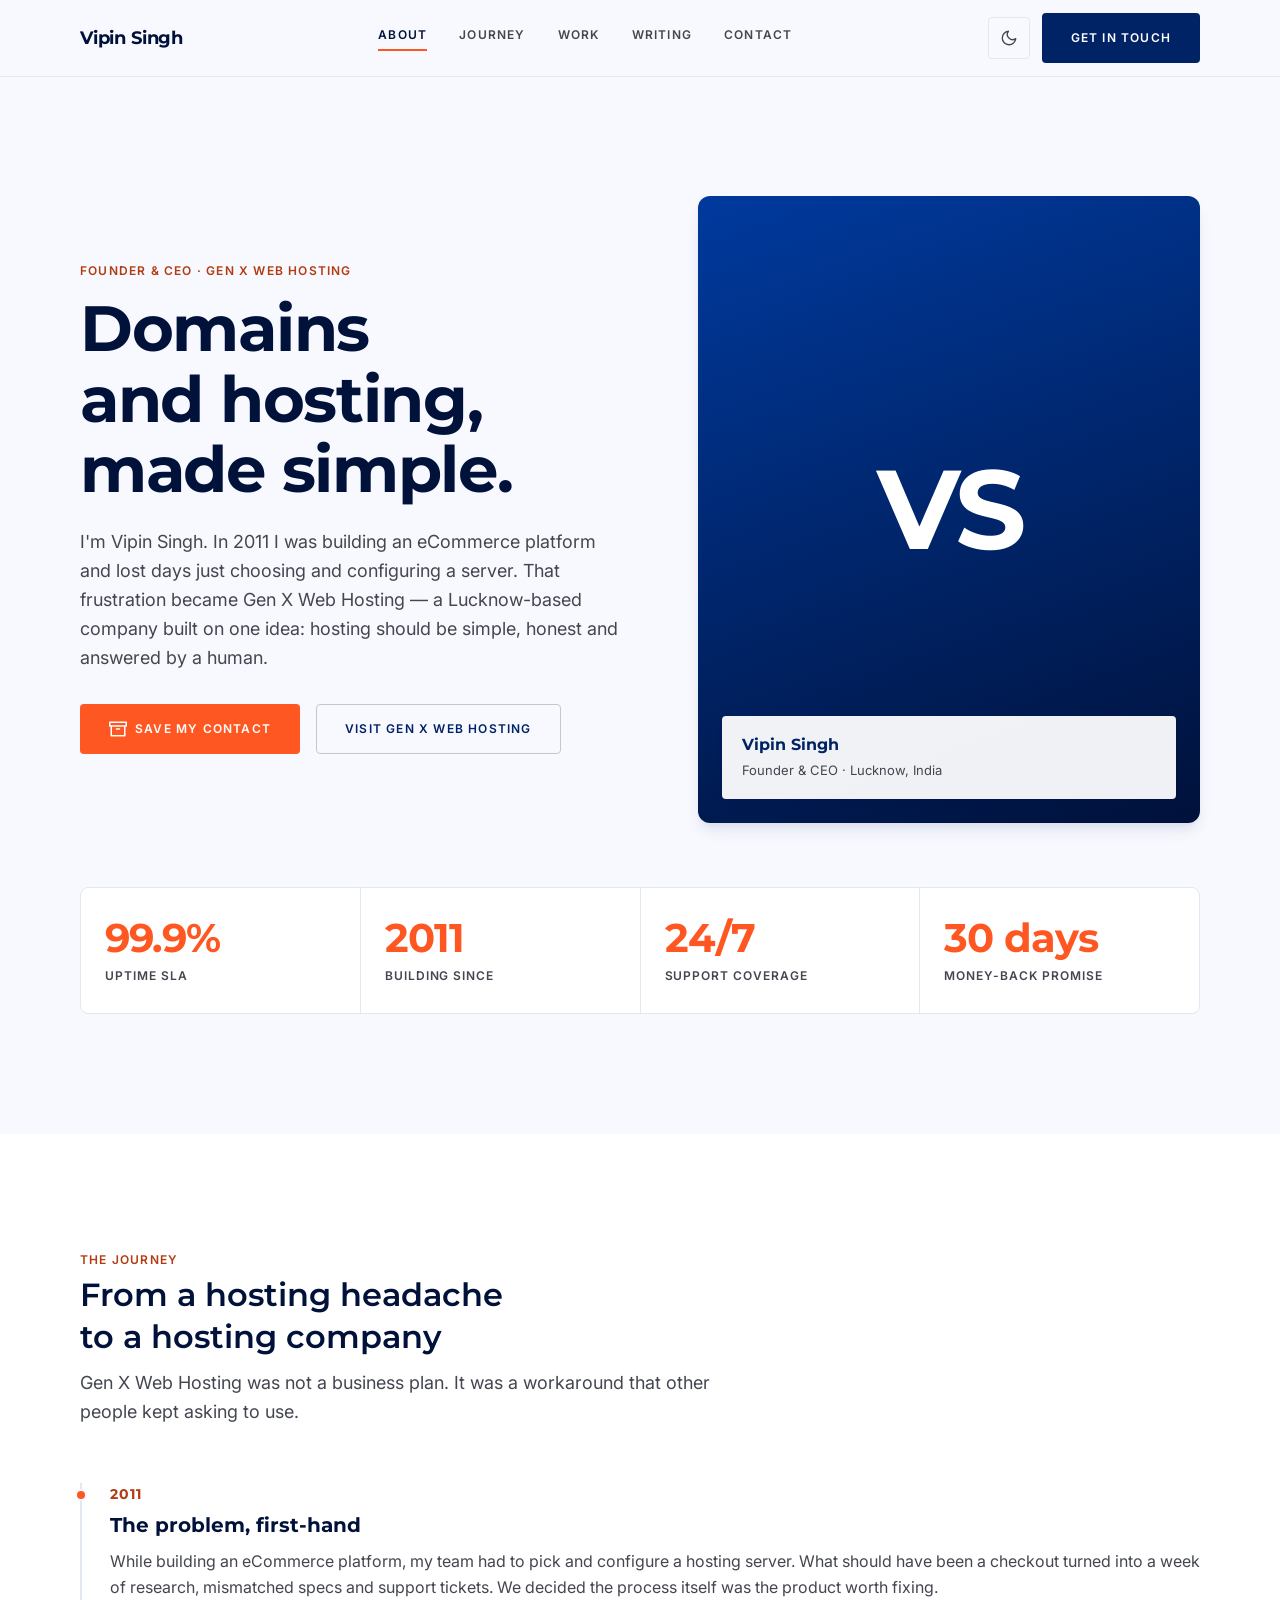
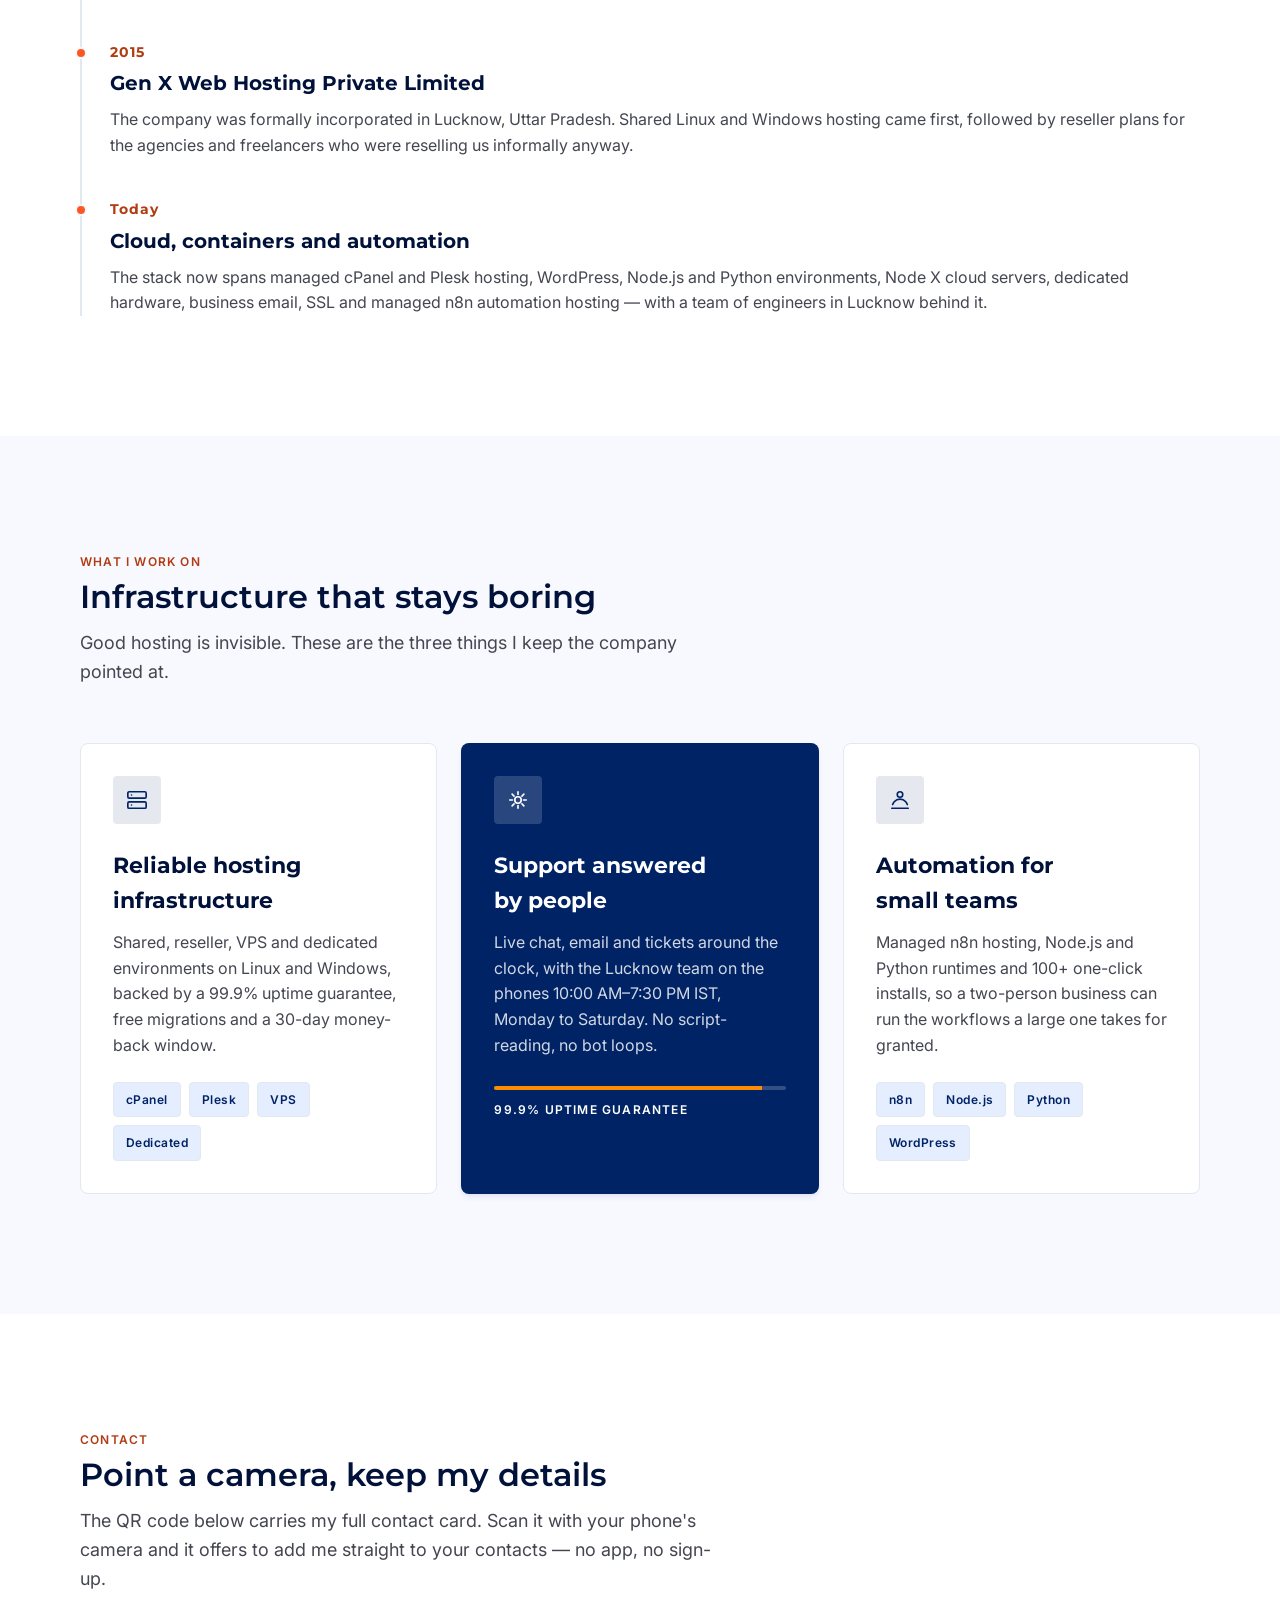
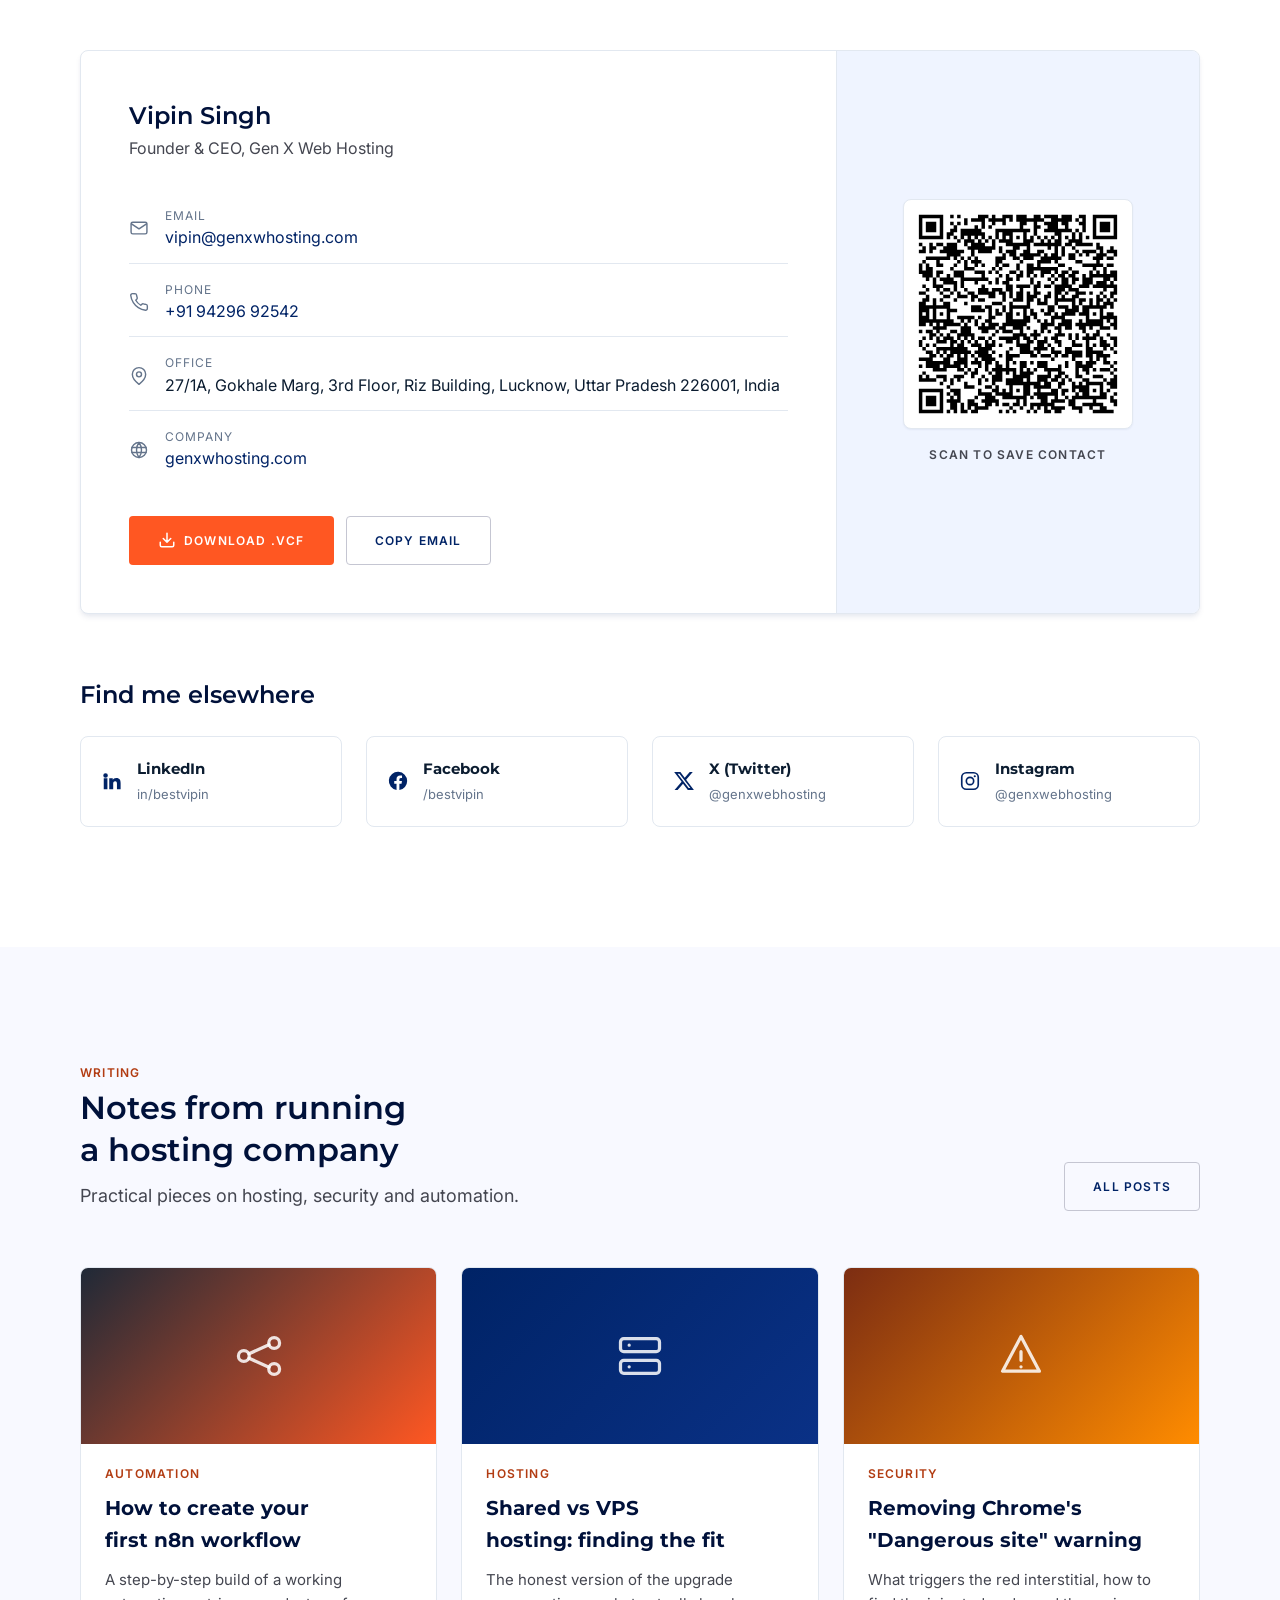
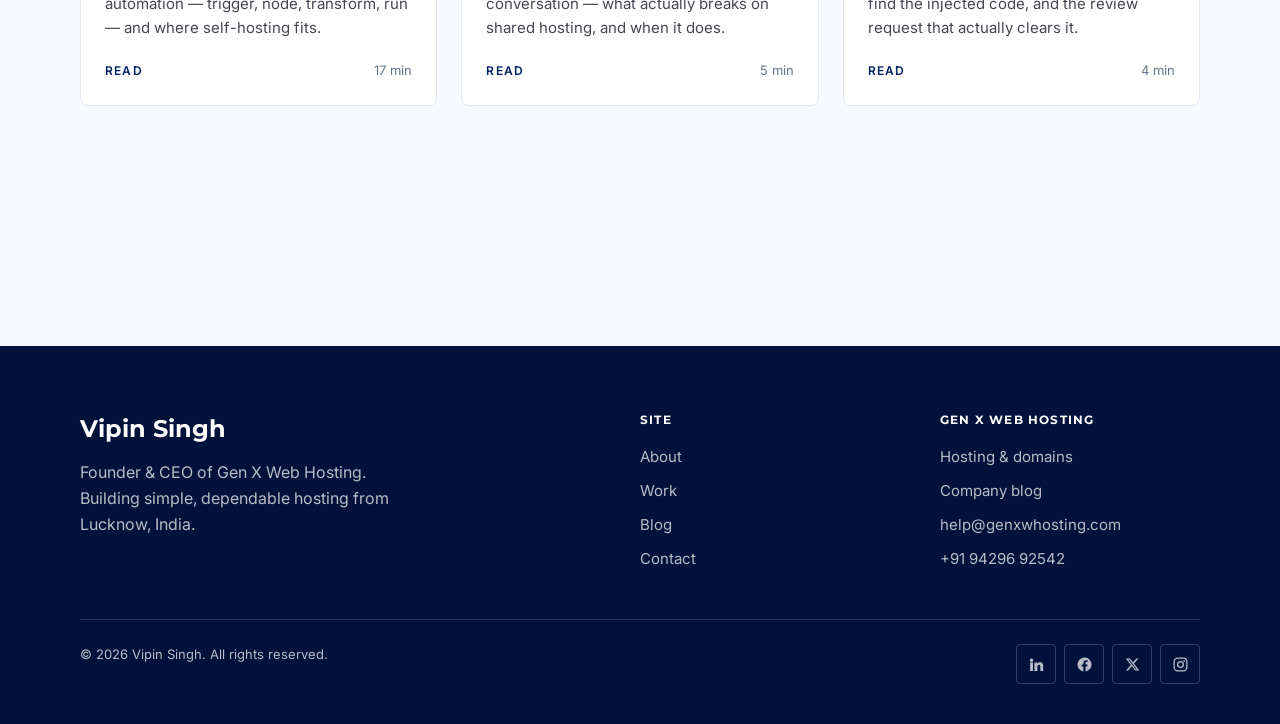
==== index.html @ cfb39ec8 "Personal portfolio site for vipinsingh.me Static site built to the "Executive Kinetic" concept in th" ====
<!DOCTYPE html>
<html lang="en" data-theme="light">
<head>
<meta charset="utf-8">
<meta name="viewport" content="width=device-width, initial-scale=1">
<title>Vipin Singh — Founder &amp; CEO, Gen X Web Hosting</title>
<meta name="description" content="Vipin Singh is the Founder &amp; CEO of Gen X Web Hosting, a Lucknow-based domain registration and web hosting company. Contact details, social profiles, a scan-to-save contact QR code and writing on hosting infrastructure.">
<link rel="canonical" href="https://vipinsingh.me/">
<meta name="theme-color" content="#002366">

<meta property="og:type" content="profile">
<meta property="og:title" content="Vipin Singh — Founder &amp; CEO, Gen X Web Hosting">
<meta property="og:description" content="Building simple, dependable domains and hosting from Lucknow since 2011.">
<meta property="og:url" content="https://vipinsingh.me/">
<meta property="og:site_name" content="Vipin Singh">
<meta name="twitter:card" content="summary_large_image">

<link rel="preconnect" href="https://fonts.googleapis.com">
<link rel="preconnect" href="https://fonts.gstatic.com" crossorigin>
<link href="https://fonts.googleapis.com/css2?family=Inter:wght@400;500;600&family=Montserrat:wght@600;700&display=swap" rel="stylesheet">
<link rel="stylesheet" href="assets/css/style.css">
<link rel="icon" href="assets/img/favicon.svg" type="image/svg+xml">

<script type="application/ld+json">
{
  "@context": "https://schema.org",
  "@type": "Person",
  "name": "Vipin Singh",
  "url": "https://vipinsingh.me",
  "jobTitle": "Founder & Chief Executive Officer",
  "email": "mailto:vipin@genxwhosting.com",
  "telephone": "+91-94296-92542",
  "worksFor": {
    "@type": "Organization",
    "name": "Gen X Web Hosting",
    "url": "https://genxwhosting.com"
  },
  "address": {
    "@type": "PostalAddress",
    "streetAddress": "27/1A, Gokhale Marg, 3rd Floor, Riz Building",
    "addressLocality": "Lucknow",
    "addressRegion": "Uttar Pradesh",
    "postalCode": "226001",
    "addressCountry": "IN"
  },
  "sameAs": [
    "https://www.linkedin.com/in/bestvipin",
    "https://www.facebook.com/bestvipin",
    "https://x.com/genxwebhosting",
    "https://www.instagram.com/genxwebhosting/",
    "https://www.linkedin.com/company/genxwebhosting/"
  ]
}
</script>
<script>
  try {
    var t = localStorage.getItem('vs-theme');
    if (!t) t = matchMedia('(prefers-color-scheme: dark)').matches ? 'dark' : 'light';
    document.documentElement.setAttribute('data-theme', t);
  } catch (e) {}
</script>
</head>
<body>
<a class="skip-link" href="#main">Skip to content</a>

<!-- ============================ NAV ============================ -->
<header class="nav">
  <div class="nav__inner">
    <a class="nav__brand" href="/">Vipin Singh</a>

    <nav class="nav__links" aria-label="Primary">
      <a href="#about">About</a>
      <a href="#journey">Journey</a>
      <a href="#work">Work</a>
      <a href="#writing">Writing</a>
      <a href="#contact">Contact</a>
    </nav>

    <div class="nav__actions">
      <button class="icon-btn" data-theme-toggle type="button" aria-label="Switch theme">
        <svg data-icon="moon" class="i" width="18" height="18" viewBox="0 0 24 24" fill="none" stroke="currentColor" stroke-width="1.8" stroke-linecap="round" stroke-linejoin="round"><path d="M21 12.79A9 9 0 1 1 11.21 3 7 7 0 0 0 21 12.79z"/></svg>
        <svg data-icon="sun" class="i" width="18" height="18" viewBox="0 0 24 24" fill="none" stroke="currentColor" stroke-width="1.8" stroke-linecap="round" stroke-linejoin="round" style="display:none"><circle cx="12" cy="12" r="4"/><path d="M12 2v2M12 20v2M4.9 4.9l1.4 1.4M17.7 17.7l1.4 1.4M2 12h2M20 12h2M4.9 19.1l1.4-1.4M17.7 6.3l1.4-1.4"/></svg>
      </button>
      <a class="btn btn--primary nav__cta" href="#contact">Get in touch</a>
      <button class="icon-btn nav__toggle" data-nav-toggle type="button" aria-expanded="false" aria-label="Open menu">
        <svg class="i" width="20" height="20" viewBox="0 0 24 24" fill="none" stroke="currentColor" stroke-width="2" stroke-linecap="round"><path d="M3 6h18M3 12h18M3 18h18"/></svg>
      </button>
    </div>
  </div>
  <div class="nav__panel" data-nav-panel>
    <a href="#about">About</a>
    <a href="#journey">Journey</a>
    <a href="#work">Work</a>
    <a href="#writing">Writing</a>
    <a href="blog.html">Blog</a>
    <a href="#contact">Contact</a>
    <a class="btn btn--cta" href="#contact">Save my contact</a>
  </div>
</header>

<main id="main">

<!-- ============================ HERO ============================ -->
<section class="hero" id="about">
  <div class="wrap">
    <div class="grid hero__grid">
      <div class="reveal">
        <span class="kicker">Founder &amp; CEO · Gen X Web Hosting</span>
        <h1 class="display" style="margin-top:16px">Domains and hosting, made simple.</h1>
        <p class="lead">
          I'm Vipin Singh. In 2011 I was building an eCommerce platform and lost days
          just choosing and configuring a server. That frustration became Gen X Web Hosting —
          a Lucknow-based company built on one idea: hosting should be simple, honest and
          answered by a human.
        </p>
        <div class="hero__actions">
          <a class="btn btn--cta" href="#contact">
            <svg class="i" viewBox="0 0 24 24" fill="none" stroke="currentColor" stroke-width="2" stroke-linecap="round" stroke-linejoin="round"><path d="M21 8v13H3V8M1 3h22v5H1zM10 12h4"/></svg>
            Save my contact
          </a>
          <a class="btn btn--ghost" href="https://genxwhosting.com" target="_blank" rel="noopener">
            Visit Gen X Web Hosting
          </a>
        </div>
      </div>

      <div class="reveal" data-delay="120">
        <figure class="portrait">
          <img src="assets/img/vipin-singh.jpg" alt="Portrait of Vipin Singh" onerror="this.remove()">
          <div class="portrait__fallback">
            <span class="portrait__initials">VS</span>
          </div>
          <figcaption class="portrait__badge">
            <strong>Vipin Singh</strong>
            <span>Founder &amp; CEO · Lucknow, India</span>
          </figcaption>
        </figure>
      </div>
    </div>

    <div class="grid stats reveal" style="margin-top:64px" data-delay="80">
      <div class="stat"><div class="stat__num">99.9%</div><div class="stat__label">Uptime SLA</div></div>
      <div class="stat"><div class="stat__num">2011</div><div class="stat__label">Building since</div></div>
      <div class="stat"><div class="stat__num">24/7</div><div class="stat__label">Support coverage</div></div>
      <div class="stat"><div class="stat__num">30&nbsp;days</div><div class="stat__label">Money-back promise</div></div>
    </div>
  </div>
</section>

<!-- ============================ JOURNEY ============================ -->
<section class="section section--tint" id="journey">
  <div class="wrap">
    <div class="grid" style="grid-template-columns:1fr;gap:56px">
      <div class="section-head reveal" style="max-width:640px;margin-bottom:0">
        <span class="kicker">The journey</span>
        <h2 class="headline">From a hosting headache to a hosting company</h2>
        <p class="lead">
          Gen X Web Hosting was not a business plan. It was a workaround that other people
          kept asking to use.
        </p>
      </div>

      <div class="timeline reveal" data-delay="80">
        <article class="tl">
          <div class="tl__year">2011</div>
          <h3>The problem, first-hand</h3>
          <p class="muted">
            While building an eCommerce platform, my team had to pick and configure a hosting
            server. What should have been a checkout turned into a week of research, mismatched
            specs and support tickets. We decided the process itself was the product worth fixing.
          </p>
        </article>

        <article class="tl">
          <div class="tl__year">2015</div>
          <h3>Gen X Web Hosting Private Limited</h3>
          <p class="muted">
            The company was formally incorporated in Lucknow, Uttar Pradesh. Shared Linux and
            Windows hosting came first, followed by reseller plans for the agencies and
            freelancers who were reselling us informally anyway.
          </p>
        </article>

        <article class="tl">
          <div class="tl__year">Today</div>
          <h3>Cloud, containers and automation</h3>
          <p class="muted">
            The stack now spans managed cPanel and Plesk hosting, WordPress, Node.js and Python
            environments, Node X cloud servers, dedicated hardware, business email, SSL and
            managed n8n automation hosting — with a team of engineers in Lucknow behind it.
          </p>
        </article>
      </div>
    </div>
  </div>
</section>

<!-- ============================ WORK / EXPERTISE ============================ -->
<section class="section" id="work">
  <div class="wrap">
    <div class="section-head reveal" style="max-width:640px">
      <span class="kicker">What I work on</span>
      <h2 class="headline">Infrastructure that stays boring</h2>
      <p class="lead">
        Good hosting is invisible. These are the three things I keep the company pointed at.
      </p>
    </div>

    <div class="grid bento">
      <article class="card card--hover tile reveal">
        <div class="tile__icon">
          <svg class="i" width="22" height="22" viewBox="0 0 24 24" fill="none" stroke="currentColor" stroke-width="1.8" stroke-linecap="round" stroke-linejoin="round"><rect x="2" y="3" width="20" height="7" rx="1.5"/><rect x="2" y="14" width="20" height="7" rx="1.5"/><path d="M6 6.5h.01M6 17.5h.01"/></svg>
        </div>
        <h3>Reliable hosting infrastructure</h3>
        <p>
          Shared, reseller, VPS and dedicated environments on Linux and Windows, backed by a
          99.9% uptime guarantee, free migrations and a 30-day money-back window.
        </p>
        <div class="chips" style="margin-top:24px">
          <span class="chip">cPanel</span><span class="chip">Plesk</span><span class="chip">VPS</span><span class="chip">Dedicated</span>
        </div>
      </article>

      <article class="card card--hover tile tile--feature reveal" data-delay="90">
        <div class="tile__icon">
          <svg class="i" width="22" height="22" viewBox="0 0 24 24" fill="none" stroke="currentColor" stroke-width="1.8" stroke-linecap="round" stroke-linejoin="round"><path d="M12 3v3M12 18v3M3 12h3M18 12h3M5.6 5.6l2.1 2.1M16.3 16.3l2.1 2.1M5.6 18.4l2.1-2.1M16.3 7.7l2.1-2.1"/><circle cx="12" cy="12" r="3.5"/></svg>
        </div>
        <h3>Support answered by people</h3>
        <p>
          Live chat, email and tickets around the clock, with the Lucknow team on the phones
          10:00&nbsp;AM–7:30&nbsp;PM IST, Monday to Saturday. No script-reading, no bot loops.
        </p>
        <div class="meter"><i></i></div>
        <div class="meter-label">99.9% uptime guarantee</div>
      </article>

      <article class="card card--hover tile reveal" data-delay="180">
        <div class="tile__icon">
          <svg class="i" width="22" height="22" viewBox="0 0 24 24" fill="none" stroke="currentColor" stroke-width="1.8" stroke-linecap="round" stroke-linejoin="round"><path d="M4 17s2-6 8-6 8 6 8 6"/><circle cx="12" cy="6" r="3"/><path d="M3 21h18"/></svg>
        </div>
        <h3>Automation for small teams</h3>
        <p>
          Managed n8n hosting, Node.js and Python runtimes and 100+ one-click installs, so a
          two-person business can run the workflows a large one takes for granted.
        </p>
        <div class="chips" style="margin-top:24px">
          <span class="chip">n8n</span><span class="chip">Node.js</span><span class="chip">Python</span><span class="chip">WordPress</span>
        </div>
      </article>
    </div>
  </div>
</section>

<!-- ============================ CONTACT ============================ -->
<section class="section section--tint" id="contact">
  <div class="wrap">
    <div class="section-head reveal" style="max-width:640px">
      <span class="kicker">Contact</span>
      <h2 class="headline">Point a camera, keep my details</h2>
      <p class="lead">
        The QR code below carries my full contact card. Scan it with your phone's camera and it
        offers to add me straight to your contacts — no app, no sign-up.
      </p>
    </div>

    <div class="card contact-card reveal">
      <div class="contact-card__main">
        <h3 class="headline-sm">Vipin Singh</h3>
        <p class="muted" style="margin-top:4px">Founder &amp; CEO, Gen X Web Hosting</p>

        <div class="contact-list">
          <div class="contact-row">
            <svg class="i" width="20" height="20" viewBox="0 0 24 24" fill="none" stroke="currentColor" stroke-width="1.7" stroke-linecap="round" stroke-linejoin="round"><rect x="2.5" y="5" width="19" height="14" rx="2"/><path d="m3 7 9 6 9-6"/></svg>
            <div>
              <small>Email</small>
              <a href="mailto:vipin@genxwhosting.com">vipin@genxwhosting.com</a>
            </div>
          </div>
          <div class="contact-row">
            <svg class="i" width="20" height="20" viewBox="0 0 24 24" fill="none" stroke="currentColor" stroke-width="1.7" stroke-linecap="round" stroke-linejoin="round"><path d="M22 16.9v3a2 2 0 0 1-2.2 2 19.8 19.8 0 0 1-8.6-3.1 19.5 19.5 0 0 1-6-6A19.8 19.8 0 0 1 2.1 4.2 2 2 0 0 1 4.1 2h3a2 2 0 0 1 2 1.7c.1 1 .4 1.9.7 2.8a2 2 0 0 1-.5 2.1L8.1 9.9a16 16 0 0 0 6 6l1.3-1.3a2 2 0 0 1 2.1-.4c.9.3 1.8.6 2.8.7a2 2 0 0 1 1.7 2z"/></svg>
            <div>
              <small>Phone</small>
              <a href="tel:+919429692542">+91 94296 92542</a>
            </div>
          </div>
          <div class="contact-row">
            <svg class="i" width="20" height="20" viewBox="0 0 24 24" fill="none" stroke="currentColor" stroke-width="1.7" stroke-linecap="round" stroke-linejoin="round"><path d="M20 10c0 6-8 12-8 12s-8-6-8-12a8 8 0 0 1 16 0z"/><circle cx="12" cy="10" r="3"/></svg>
            <div>
              <small>Office</small>
              <span>27/1A, Gokhale Marg, 3rd Floor, Riz Building, Lucknow, Uttar&nbsp;Pradesh 226001, India</span>
            </div>
          </div>
          <div class="contact-row">
            <svg class="i" width="20" height="20" viewBox="0 0 24 24" fill="none" stroke="currentColor" stroke-width="1.7" stroke-linecap="round" stroke-linejoin="round"><circle cx="12" cy="12" r="9"/><path d="M3.5 9h17M3.5 15h17M12 3a15 15 0 0 1 0 18a15 15 0 0 1 0-18z"/></svg>
            <div>
              <small>Company</small>
              <a href="https://genxwhosting.com" target="_blank" rel="noopener">genxwhosting.com</a>
            </div>
          </div>
        </div>

        <div class="actions-row">
          <button class="btn btn--cta" type="button" data-vcard>
            <svg class="i" viewBox="0 0 24 24" fill="none" stroke="currentColor" stroke-width="2" stroke-linecap="round" stroke-linejoin="round"><path d="M21 15v4a2 2 0 0 1-2 2H5a2 2 0 0 1-2-2v-4M7 10l5 5 5-5M12 15V3"/></svg>
            Download .vcf
          </button>
          <button class="btn btn--ghost" type="button" data-copy="vipin@genxwhosting.com">Copy email</button>
        </div>
      </div>

      <aside class="contact-card__qr">
        <div class="qr-frame" data-qr>
          <noscript><img src="assets/img/contact-qr.svg" alt="QR code with the contact card for Vipin Singh" width="200" height="200"></noscript>
        </div>
        <span class="qr-caption">Scan to save contact</span>
      </aside>
    </div>

    <!-- Socials -->
    <h3 class="headline-sm reveal" style="margin:64px 0 24px">Find me elsewhere</h3>
    <div class="grid social-grid reveal" data-delay="60">
      <a class="social" href="https://www.linkedin.com/in/bestvipin" target="_blank" rel="noopener">
        <svg class="i" width="22" height="22" viewBox="0 0 24 24" fill="currentColor"><path d="M4.98 3.5a2.5 2.5 0 1 1 0 5 2.5 2.5 0 0 1 0-5zM3 9h4v12H3zM9 9h3.8v1.7h.05c.53-.95 1.83-1.95 3.77-1.95 4.03 0 4.78 2.5 4.78 5.76V21h-4v-5.6c0-1.34-.03-3.06-1.9-3.06-1.9 0-2.2 1.45-2.2 2.96V21H9z"/></svg>
        <div><b>LinkedIn</b><span>in/bestvipin</span></div>
      </a>
      <a class="social" href="https://www.facebook.com/bestvipin" target="_blank" rel="noopener">
        <svg class="i" width="22" height="22" viewBox="0 0 24 24" fill="currentColor"><path d="M22 12a10 10 0 1 0-11.6 9.9v-7H7.9V12h2.5V9.8c0-2.5 1.5-3.9 3.8-3.9 1.1 0 2.2.2 2.2.2v2.5h-1.3c-1.2 0-1.6.8-1.6 1.6V12h2.8l-.45 2.9h-2.35v7A10 10 0 0 0 22 12z"/></svg>
        <div><b>Facebook</b><span>/bestvipin</span></div>
      </a>
      <a class="social" href="https://x.com/genxwebhosting" target="_blank" rel="noopener">
        <svg class="i" width="22" height="22" viewBox="0 0 24 24" fill="currentColor"><path d="M18.24 2.25h3.31l-7.23 8.26 8.5 11.24h-6.65l-5.22-6.82-5.96 6.82H1.68l7.73-8.84L1.25 2.25h6.82l4.71 6.23zm-1.16 17.52h1.83L7.01 4.13H5.04z"/></svg>
        <div><b>X (Twitter)</b><span>@genxwebhosting</span></div>
      </a>
      <a class="social" href="https://www.instagram.com/genxwebhosting/" target="_blank" rel="noopener">
        <svg class="i" width="22" height="22" viewBox="0 0 24 24" fill="none" stroke="currentColor" stroke-width="1.8"><rect x="3" y="3" width="18" height="18" rx="5"/><circle cx="12" cy="12" r="4"/><circle cx="17.2" cy="6.8" r="1.2" fill="currentColor" stroke="none"/></svg>
        <div><b>Instagram</b><span>@genxwebhosting</span></div>
      </a>
    </div>
  </div>
</section>

<!-- ============================ WRITING ============================ -->
<section class="section" id="writing">
  <div class="wrap">
    <div class="section-head reveal" style="display:flex;flex-wrap:wrap;gap:24px;justify-content:space-between;align-items:end">
      <div style="max-width:560px">
        <span class="kicker">Writing</span>
        <h2 class="headline">Notes from running a hosting company</h2>
        <p class="lead">Practical pieces on hosting, security and automation.</p>
      </div>
      <a class="btn btn--ghost" href="blog.html">All posts</a>
    </div>

    <div class="grid posts">
      <a class="card card--hover post reveal" href="posts/n8n-first-workflow.html">
        <div class="post__media" data-tone="b">
          <svg width="52" height="52" viewBox="0 0 24 24" fill="none" stroke="currentColor" stroke-width="1.5" stroke-linecap="round" stroke-linejoin="round"><circle cx="5" cy="12" r="2.5"/><circle cx="19" cy="6" r="2.5"/><circle cx="19" cy="18" r="2.5"/><path d="M7.4 11 16.6 6.8M7.4 13l9.2 4.2"/></svg>
        </div>
        <div class="post__body">
          <span class="kicker">Automation</span>
          <h3>How to create your first n8n workflow</h3>
          <p>A step-by-step build of a working automation — trigger, node, transform, run — and where self-hosting fits.</p>
          <div class="post__meta">Read <span class="post__date">17 min</span></div>
        </div>
      </a>

      <a class="card card--hover post reveal" data-delay="90" href="posts/shared-vs-vps.html">
        <div class="post__media" data-tone="a">
          <svg width="52" height="52" viewBox="0 0 24 24" fill="none" stroke="currentColor" stroke-width="1.5" stroke-linecap="round" stroke-linejoin="round"><rect x="3" y="4" width="18" height="6" rx="1.5"/><rect x="3" y="14" width="18" height="6" rx="1.5"/><path d="M7 7h.01M7 17h.01"/></svg>
        </div>
        <div class="post__body">
          <span class="kicker">Hosting</span>
          <h3>Shared vs VPS hosting: finding the fit</h3>
          <p>The honest version of the upgrade conversation — what actually breaks on shared hosting, and when it does.</p>
          <div class="post__meta">Read <span class="post__date">5 min</span></div>
        </div>
      </a>

      <a class="card card--hover post reveal" data-delay="180" href="posts/dangerous-site-warning.html">
        <div class="post__media" data-tone="e">
          <svg width="52" height="52" viewBox="0 0 24 24" fill="none" stroke="currentColor" stroke-width="1.5" stroke-linecap="round" stroke-linejoin="round"><path d="M12 3 3.5 19h17z"/><path d="M12 10v4M12 17h.01"/></svg>
        </div>
        <div class="post__body">
          <span class="kicker">Security</span>
          <h3>Removing Chrome's "Dangerous site" warning</h3>
          <p>What triggers the red interstitial, how to find the injected code, and the review request that actually clears it.</p>
          <div class="post__meta">Read <span class="post__date">4 min</span></div>
        </div>
      </a>
    </div>
  </div>
</section>

</main>

<!-- ============================ FOOTER ============================ -->
<footer class="footer">
  <div class="wrap">
    <div class="footer__top">
      <div>
        <div class="footer__brand">Vipin Singh</div>
        <p style="margin-top:12px;max-width:34ch">
          Founder &amp; CEO of Gen X Web Hosting. Building simple, dependable hosting from
          Lucknow, India.
        </p>
      </div>
      <div>
        <h4>Site</h4>
        <ul>
          <li><a href="#about">About</a></li>
          <li><a href="#work">Work</a></li>
          <li><a href="blog.html">Blog</a></li>
          <li><a href="#contact">Contact</a></li>
        </ul>
      </div>
      <div>
        <h4>Gen X Web Hosting</h4>
        <ul>
          <li><a href="https://genxwhosting.com" target="_blank" rel="noopener">Hosting &amp; domains</a></li>
          <li><a href="https://blog.genxwhosting.com" target="_blank" rel="noopener">Company blog</a></li>
          <li><a href="mailto:help@genxwhosting.com">help@genxwhosting.com</a></li>
          <li><a href="tel:+919429692542">+91 94296 92542</a></li>
        </ul>
      </div>
    </div>
    <div class="footer__bottom">
      <span>© <span data-year>2026</span> Vipin Singh. All rights reserved.</span>
      <div class="footer__social">
        <a href="https://www.linkedin.com/in/bestvipin" target="_blank" rel="noopener" aria-label="LinkedIn">
          <svg width="17" height="17" viewBox="0 0 24 24" fill="currentColor"><path d="M4.98 3.5a2.5 2.5 0 1 1 0 5 2.5 2.5 0 0 1 0-5zM3 9h4v12H3zM9 9h3.8v1.7h.05c.53-.95 1.83-1.95 3.77-1.95 4.03 0 4.78 2.5 4.78 5.76V21h-4v-5.6c0-1.34-.03-3.06-1.9-3.06-1.9 0-2.2 1.45-2.2 2.96V21H9z"/></svg>
        </a>
        <a href="https://www.facebook.com/bestvipin" target="_blank" rel="noopener" aria-label="Facebook">
          <svg width="17" height="17" viewBox="0 0 24 24" fill="currentColor"><path d="M22 12a10 10 0 1 0-11.6 9.9v-7H7.9V12h2.5V9.8c0-2.5 1.5-3.9 3.8-3.9 1.1 0 2.2.2 2.2.2v2.5h-1.3c-1.2 0-1.6.8-1.6 1.6V12h2.8l-.45 2.9h-2.35v7A10 10 0 0 0 22 12z"/></svg>
        </a>
        <a href="https://x.com/genxwebhosting" target="_blank" rel="noopener" aria-label="X">
          <svg width="15" height="15" viewBox="0 0 24 24" fill="currentColor"><path d="M18.24 2.25h3.31l-7.23 8.26 8.5 11.24h-6.65l-5.22-6.82-5.96 6.82H1.68l7.73-8.84L1.25 2.25h6.82l4.71 6.23zm-1.16 17.52h1.83L7.01 4.13H5.04z"/></svg>
        </a>
        <a href="https://www.instagram.com/genxwebhosting/" target="_blank" rel="noopener" aria-label="Instagram">
          <svg width="17" height="17" viewBox="0 0 24 24" fill="none" stroke="currentColor" stroke-width="1.8"><rect x="3" y="3" width="18" height="18" rx="5"/><circle cx="12" cy="12" r="4"/><circle cx="17.2" cy="6.8" r="1.2" fill="currentColor" stroke="none"/></svg>
        </a>
      </div>
    </div>
  </div>
</footer>

<script src="assets/js/qrcode.js"></script>
<script src="assets/js/main.js"></script>
</body>
</html>
---- assets/css/style.css ----
/* ==========================================================================
   Executive Kinetic — design system for vipinsingh.me
   Montserrat headlines / Inter body · Royal Blue + High-Energy Orange
   ========================================================================== */

/* ---------- Tokens ---------- */
:root {
  /* Brand */
  --primary:            #00113a;
  --primary-container:  #002366;
  --primary-hover:      #0a3186;
  --on-primary:         #ffffff;
  --accent:             #ff5722;
  --accent-strong:      #ff8c00;
  --accent-ink:         #b23c12;

  /* Surfaces */
  --background:         #f8f9ff;
  --surface:            #ffffff;
  --surface-low:        #eff4ff;
  --surface-container:  #e5eeff;
  --surface-dim:        #cbdbf5;

  /* Ink */
  --on-background:      #0b1c30;
  --on-surface:         #0b1c30;
  --on-surface-variant: #444650;
  --muted:              #64748b;

  /* Lines */
  --outline:            #e2e8f0;
  --outline-strong:     #c5c6d2;

  /* Depth — sharp, royal-blue tinted */
  --shadow-sm: 0 1px 2px rgba(0,35,102,.06);
  --shadow:    0 4px 6px -1px rgba(0,35,102,.08), 0 2px 4px -1px rgba(0,35,102,.04);
  --shadow-lg: 0 10px 15px -3px rgba(0,35,102,.10), 0 4px 6px -2px rgba(0,35,102,.05);

  /* Shape — "near sharp" */
  --r-sm: .125rem;
  --r:    .25rem;
  --r-lg: .5rem;
  --r-xl: .75rem;

  /* Rhythm — 8px baseline */
  --gutter: 24px;
  --container: 1280px;
  --section-gap: 64px;
  --margin-x: 20px;
}

@media (min-width: 768px) {
  :root { --section-gap: 120px; --margin-x: 80px; }
}

html[data-theme="dark"] {
  --primary:            #b3c5ff;
  --primary-container:  #2a4386;
  --primary-hover:      #3a55a0;
  --on-primary:         #ffffff;

  --background:         #0a1220;
  --surface:            #101a2c;
  --surface-low:        #16223a;
  --surface-container:  #1c2b47;
  --surface-dim:        #0a1220;

  --on-background:      #eaf1ff;
  --on-surface:         #eaf1ff;
  --on-surface-variant: #b6c2d6;
  --muted:              #94a3b8;

  --outline:            #24334f;
  --outline-strong:     #35476a;
  --accent-ink:         #ff8a5c;

  --shadow-sm: 0 1px 2px rgba(0,0,0,.4);
  --shadow:    0 4px 6px -1px rgba(0,0,0,.45), 0 2px 4px -1px rgba(0,0,0,.3);
  --shadow-lg: 0 10px 15px -3px rgba(0,0,0,.5), 0 4px 6px -2px rgba(0,0,0,.35);
}

/* ---------- Reset ---------- */
*, *::before, *::after { box-sizing: border-box; }
* { margin: 0; }
html { scroll-behavior: smooth; -webkit-text-size-adjust: 100%; scroll-padding-top: 96px; }
body {
  background: var(--background);
  color: var(--on-background);
  font-family: Inter, -apple-system, BlinkMacSystemFont, "Segoe UI", sans-serif;
  font-size: 16px;
  line-height: 1.6;
  -webkit-font-smoothing: antialiased;
  overflow-x: hidden;
}
img, svg { display: block; max-width: 100%; }
a { color: inherit; }
button { font: inherit; color: inherit; }
:focus-visible { outline: 2px solid var(--accent); outline-offset: 3px; border-radius: var(--r); }

/* ---------- Type scale ---------- */
h1, h2, h3, h4 {
  font-family: Montserrat, Inter, sans-serif;
  color: var(--primary);
  text-wrap: balance;
}
html[data-theme="dark"] h1,
html[data-theme="dark"] h2,
html[data-theme="dark"] h3,
html[data-theme="dark"] h4 { color: var(--on-surface); }

.display {
  font-size: clamp(2.5rem, 6vw, 4rem);
  font-weight: 700;
  line-height: 1.1;
  letter-spacing: -.02em;
}
.headline   { font-size: clamp(1.75rem, 3.4vw, 2rem); font-weight: 600; line-height: 1.3; }
.headline-sm{ font-size: 1.5rem; font-weight: 600; line-height: 1.4; }
.lead       { font-size: 1.125rem; line-height: 1.6; color: var(--on-surface-variant); }
.kicker {
  font-size: .75rem;
  font-weight: 600;
  line-height: 1;
  letter-spacing: .1em;
  text-transform: uppercase;
  color: var(--accent-ink);
  display: block;
}
.muted { color: var(--on-surface-variant); }

/* ---------- Layout ---------- */
.wrap {
  max-width: var(--container);
  margin-inline: auto;
  padding-inline: var(--margin-x);
}
.wrap-narrow { max-width: 760px; margin-inline: auto; padding-inline: var(--margin-x); }
.section { padding-block: var(--section-gap); }
.section--tint { background: var(--surface); }
.section-head { margin-bottom: 56px; }
.section-head .headline { margin-block: 8px 12px; }
.grid { display: grid; gap: var(--gutter); }
.stack > * + * { margin-top: 24px; }

/* ---------- Buttons ---------- */
.btn {
  display: inline-flex;
  align-items: center;
  justify-content: center;
  gap: 8px;
  padding: 14px 28px;
  border: 1px solid transparent;
  border-radius: var(--r);
  font-size: .75rem;
  font-weight: 600;
  letter-spacing: .1em;
  text-transform: uppercase;
  text-decoration: none;
  cursor: pointer;
  transition: background-color .2s, color .2s, transform .2s, box-shadow .2s;
}
.btn:hover { transform: translateY(-1px); }
.btn--primary { background: var(--primary-container); color: #fff; }
.btn--primary:hover { background: var(--primary-hover); box-shadow: var(--shadow); }
.btn--cta { background: var(--accent); color: #fff; }
.btn--cta:hover { background: #e64a19; box-shadow: var(--shadow-lg); }
.btn--ghost {
  background: transparent;
  color: var(--primary-container);
  border-color: var(--outline-strong);
}
.btn--ghost:hover { background: var(--surface-low); }
html[data-theme="dark"] .btn--ghost { color: var(--on-surface); }
.btn .i { width: 18px; height: 18px; }

/* ---------- Cards ---------- */
.card {
  background: var(--surface);
  border: 1px solid var(--outline);
  border-radius: var(--r-lg);
  transition: box-shadow .3s, transform .3s, border-color .3s;
}
.card--hover:hover { box-shadow: var(--shadow-lg); transform: translateY(-2px); }

/* ---------- Nav ---------- */
.nav {
  position: fixed;
  inset: 0 0 auto 0;
  z-index: 60;
  background: color-mix(in srgb, var(--background) 82%, transparent);
  backdrop-filter: blur(20px);
  -webkit-backdrop-filter: blur(20px);
  border-bottom: 1px solid var(--outline);
}
.nav__inner {
  max-width: var(--container);
  margin-inline: auto;
  padding-inline: var(--margin-x);
  height: 76px;
  display: flex;
  align-items: center;
  justify-content: space-between;
  gap: 24px;
}
.nav__brand {
  font-family: Montserrat, sans-serif;
  font-weight: 700;
  font-size: 1.125rem;
  letter-spacing: -.01em;
  color: var(--primary);
  text-decoration: none;
  white-space: nowrap;
}
html[data-theme="dark"] .nav__brand { color: var(--on-surface); }
.nav__links { display: none; gap: 32px; align-items: center; }
.nav__links a {
  font-size: .75rem;
  font-weight: 600;
  letter-spacing: .1em;
  text-transform: uppercase;
  color: var(--on-surface-variant);
  text-decoration: none;
  padding-bottom: 4px;
  border-bottom: 2px solid transparent;
  transition: color .2s, border-color .2s;
}
.nav__links a:hover { color: var(--primary-container); }
.nav__links a.is-active { color: var(--primary); border-bottom-color: var(--accent); }
html[data-theme="dark"] .nav__links a:hover,
html[data-theme="dark"] .nav__links a.is-active { color: var(--on-surface); }
.nav__actions { display: flex; align-items: center; gap: 12px; }
.nav__cta { display: none; }

.icon-btn {
  width: 42px; height: 42px;
  display: inline-flex; align-items: center; justify-content: center;
  background: transparent;
  border: 1px solid var(--outline);
  border-radius: var(--r);
  cursor: pointer;
  color: var(--on-surface-variant);
  transition: background-color .2s, color .2s;
}
.icon-btn:hover { background: var(--surface-low); color: var(--primary-container); }

.nav__panel {
  display: none;
  border-top: 1px solid var(--outline);
  background: var(--background);
  padding: 16px var(--margin-x) 24px;
}
.nav__panel.is-open { display: block; }
.nav__panel a {
  display: block;
  padding: 14px 0;
  font-size: .75rem;
  font-weight: 600;
  letter-spacing: .1em;
  text-transform: uppercase;
  text-decoration: none;
  border-bottom: 1px solid var(--outline);
  color: var(--on-surface-variant);
}
.nav__panel .btn { width: 100%; margin-top: 20px; }

@media (min-width: 900px) {
  .nav__links { display: flex; }
  .nav__cta { display: inline-flex; }
  .nav__toggle { display: none; }
}

/* ---------- Hero ---------- */
.hero { padding-top: calc(76px + var(--section-gap)); padding-bottom: var(--section-gap); }
.hero__grid { grid-template-columns: 1fr; align-items: center; gap: 48px; }
.hero__actions { display: flex; flex-wrap: wrap; gap: 16px; margin-top: 32px; }
.hero .lead { max-width: 34rem; margin-top: 24px; }

.portrait {
  position: relative;
  border-radius: var(--r-xl);
  overflow: hidden;
  box-shadow: var(--shadow-lg);
  aspect-ratio: 4 / 5;
  background: linear-gradient(160deg, #003a9e, #00113a);
}
.portrait img { width: 100%; height: 100%; object-fit: cover; }
.portrait__fallback {
  position: absolute; inset: 0;
  display: grid; place-content: center; gap: 12px;
  text-align: center; color: rgba(255,255,255,.85); padding: 32px;
}
.portrait__initials {
  font-family: Montserrat, sans-serif;
  font-size: clamp(4rem, 12vw, 7rem);
  font-weight: 700;
  letter-spacing: -.04em;
  color: #fff;
  line-height: 1;
}
.portrait__badge {
  position: absolute;
  left: 24px; bottom: 24px; right: 24px;
  background: rgba(255,255,255,.94);
  border-radius: var(--r);
  padding: 16px 20px;
  box-shadow: var(--shadow);
}
html[data-theme="dark"] .portrait__badge { background: rgba(16,26,44,.94); }
.portrait__badge strong { display: block; font-family: Montserrat, sans-serif; color: var(--primary-container); }
html[data-theme="dark"] .portrait__badge strong { color: var(--on-surface); }
.portrait__badge span { font-size: .8125rem; color: var(--on-surface-variant); }

@media (min-width: 900px) {
  .hero__grid { grid-template-columns: 1.05fr .95fr; gap: 64px; }
}

/* ---------- Stat strip ---------- */
.stats { grid-template-columns: repeat(2, 1fr); gap: 1px; background: var(--outline); border: 1px solid var(--outline); border-radius: var(--r-lg); overflow: hidden; }
.stat { background: var(--surface); padding: 28px 24px; }
.stat__num {
  font-family: Montserrat, sans-serif;
  font-size: clamp(1.75rem, 4vw, 2.5rem);
  font-weight: 700;
  letter-spacing: -.02em;
  color: var(--accent);
  line-height: 1.1;
}
.stat__label {
  margin-top: 6px;
  font-size: .75rem;
  font-weight: 600;
  letter-spacing: .08em;
  text-transform: uppercase;
  color: var(--on-surface-variant);
}
@media (min-width: 768px) { .stats { grid-template-columns: repeat(4, 1fr); } }

/* ---------- Timeline ---------- */
.timeline { border-left: 2px solid var(--outline); padding-left: 28px; display: grid; gap: 40px; }
.tl { position: relative; }
.tl::before {
  content: "";
  position: absolute;
  left: -35px; top: 6px;
  width: 12px; height: 12px;
  background: var(--accent);
  border: 2px solid var(--background);
  border-radius: 999px;
}
.tl__year {
  font-family: Montserrat, sans-serif;
  font-size: .875rem;
  font-weight: 700;
  letter-spacing: .08em;
  color: var(--accent-ink);
}
.tl h3 { margin: 4px 0 8px; font-size: 1.25rem; }

/* ---------- Bento ---------- */
.bento { grid-template-columns: 1fr; }
@media (min-width: 900px) { .bento { grid-template-columns: repeat(3, 1fr); } }
.tile { padding: 32px; display: flex; flex-direction: column; align-items: flex-start; }
.tile h3 { margin: 24px 0 12px; font-size: 1.375rem; }
.tile p { color: var(--on-surface-variant); }
.tile__icon {
  width: 48px; height: 48px;
  display: grid; place-content: center;
  border-radius: var(--r);
  background: color-mix(in srgb, var(--primary-container) 10%, transparent);
  color: var(--primary-container);
}
html[data-theme="dark"] .tile__icon { color: var(--primary); }
.tile--feature {
  background: var(--primary-container);
  border-color: transparent;
  box-shadow: var(--shadow);
}
.tile--feature h3, .tile--feature p { color: #fff; }
.tile--feature p { color: rgba(255,255,255,.82); }
.tile--feature .tile__icon { background: rgba(255,255,255,.16); color: #fff; }
.meter { width: 100%; height: 4px; margin-top: 28px; background: rgba(255,255,255,.2); border-radius: 999px; overflow: hidden; }
.meter > i { display: block; height: 100%; width: 92%; background: var(--accent-strong); }
.tile--feature .meter-label {
  margin-top: 10px; font-size: .75rem; font-weight: 600;
  letter-spacing: .1em; text-transform: uppercase; color: #fff;
}

/* ---------- Chips ---------- */
.chips { display: flex; flex-wrap: wrap; gap: 8px; }
.chip {
  font-size: .75rem;
  font-weight: 600;
  letter-spacing: .04em;
  padding: 7px 12px;
  border-radius: var(--r);
  background: var(--surface-container);
  color: var(--primary-container);
  border: 1px solid var(--outline);
}
html[data-theme="dark"] .chip { color: var(--on-surface); }
.chip--solid { background: var(--primary-container); color: #fff; border-color: transparent; }

/* ---------- Contact / vCard ---------- */
.contact-card { display: grid; grid-template-columns: 1fr; overflow: hidden; box-shadow: var(--shadow); }
@media (min-width: 900px) { .contact-card { grid-template-columns: 1.35fr .65fr; } }
.contact-card__main { padding: 40px; }
@media (min-width: 768px) { .contact-card__main { padding: 48px; } }
.contact-list { display: grid; gap: 4px; margin: 32px 0; }
.contact-row {
  display: flex; align-items: center; gap: 16px;
  padding: 12px 0;
  border-bottom: 1px solid var(--outline);
}
.contact-row:last-child { border-bottom: 0; }
.contact-row .i { color: var(--muted); flex: none; }
.contact-row a { color: var(--primary-container); text-decoration: none; word-break: break-word; }
.contact-row a:hover { text-decoration: underline; }
html[data-theme="dark"] .contact-row a { color: var(--primary); }
.contact-row small { display: block; font-size: .75rem; letter-spacing: .08em; text-transform: uppercase; color: var(--muted); }

.contact-card__qr {
  background: var(--surface-low);
  border-top: 1px solid var(--outline);
  padding: 40px 32px;
  display: flex; flex-direction: column; align-items: center; justify-content: center; gap: 16px;
  text-align: center;
}
@media (min-width: 900px) {
  .contact-card__qr { border-top: 0; border-left: 1px solid var(--outline); }
}
.qr-frame {
  background: #fff;
  padding: 14px;
  border-radius: var(--r-lg);
  box-shadow: var(--shadow-sm);
  border: 1px solid var(--outline);
  line-height: 0;
}
.qr-frame { width: max-content; }
.qr-frame > * { display: block; width: 200px; height: 200px; max-width: none; }
.qr-caption { font-size: .75rem; font-weight: 600; letter-spacing: .1em; text-transform: uppercase; color: var(--on-surface-variant); }

.actions-row { display: flex; flex-wrap: wrap; gap: 12px; }

/* ---------- Socials ---------- */
.social-grid { grid-template-columns: repeat(2, 1fr); }
@media (min-width: 700px) { .social-grid { grid-template-columns: repeat(4, 1fr); } }
.social {
  display: flex; align-items: center; gap: 14px;
  padding: 20px;
  text-decoration: none;
  background: var(--surface);
  border: 1px solid var(--outline);
  border-radius: var(--r-lg);
  transition: box-shadow .25s, transform .25s, border-color .25s;
}
.social:hover { box-shadow: var(--shadow); transform: translateY(-2px); border-color: var(--outline-strong); }
.social .i { color: var(--primary-container); flex: none; }
html[data-theme="dark"] .social .i { color: var(--primary); }
.social b { display: block; font-family: Montserrat, sans-serif; font-size: .9375rem; color: var(--on-surface); }
.social span { font-size: .8125rem; color: var(--muted); }

/* ---------- Blog ---------- */
.posts { grid-template-columns: 1fr; }
@media (min-width: 700px) { .posts { grid-template-columns: repeat(2, 1fr); } }
@media (min-width: 1000px) { .posts { grid-template-columns: repeat(3, 1fr); } }
.post { display: flex; flex-direction: column; overflow: hidden; text-decoration: none; height: 100%; }
.post__media {
  height: 176px;
  background: linear-gradient(135deg, var(--primary-container), var(--primary));
  position: relative;
  overflow: hidden;
  display: grid; place-content: center;
}
.post__media[data-tone="a"] { background: linear-gradient(135deg, #002366, #0a3186); }
.post__media[data-tone="b"] { background: linear-gradient(135deg, #1f2937, #ff5722); }
.post__media[data-tone="c"] { background: linear-gradient(135deg, #04361f, #0f766e); }
.post__media[data-tone="d"] { background: linear-gradient(135deg, #3b0764, #6d28d9); }
.post__media[data-tone="e"] { background: linear-gradient(135deg, #7c2d12, #ff8c00); }
.post__media svg { color: rgba(255,255,255,.85); transition: transform .5s; }
.post:hover .post__media svg { transform: scale(1.12); }
.post__body { padding: 24px; display: flex; flex-direction: column; flex: 1; }
.post__body h3 { font-size: 1.25rem; margin: 12px 0; }
.post__body p { color: var(--on-surface-variant); font-size: .9375rem; flex: 1; }
.post__meta { margin-top: 20px; display: flex; align-items: center; gap: 8px; font-size: .75rem; font-weight: 600; letter-spacing: .1em; text-transform: uppercase; color: var(--primary-container); }
html[data-theme="dark"] .post__meta { color: var(--primary); }
.post__date { font-size: .8125rem; color: var(--muted); letter-spacing: 0; text-transform: none; font-weight: 400; margin-left: auto; }

.filters { display: flex; flex-wrap: wrap; gap: 8px; margin-bottom: 40px; }
.filter {
  padding: 9px 16px;
  border: 1px solid var(--outline);
  border-radius: var(--r);
  background: var(--surface);
  font-size: .75rem; font-weight: 600; letter-spacing: .08em; text-transform: uppercase;
  color: var(--on-surface-variant);
  cursor: pointer;
  transition: background-color .2s, color .2s, border-color .2s;
}
.filter:hover { border-color: var(--outline-strong); }
.filter.is-active { background: var(--primary-container); color: #fff; border-color: transparent; }

/* ---------- Article ---------- */
.article { padding-top: calc(76px + 56px); }
.article__head { padding-bottom: 40px; border-bottom: 1px solid var(--outline); margin-bottom: 40px; }
.article__head h1 { font-size: clamp(2rem, 5vw, 3rem); font-weight: 700; line-height: 1.15; letter-spacing: -.02em; margin: 12px 0 16px; }
.article__meta { display: flex; flex-wrap: wrap; gap: 16px; align-items: center; font-size: .875rem; color: var(--muted); }
.prose { font-size: 1.0625rem; line-height: 1.75; color: var(--on-surface-variant); }
.prose > * + * { margin-top: 24px; }
.prose h2 { font-size: 1.625rem; margin-top: 48px; }
.prose h3 { font-size: 1.25rem; margin-top: 32px; }
.prose ul, .prose ol { padding-left: 22px; display: grid; gap: 10px; }
.prose strong { color: var(--on-surface); }
.prose blockquote {
  border-left: 3px solid var(--accent);
  padding: 4px 0 4px 24px;
  font-size: 1.125rem;
  color: var(--on-surface);
}
.prose code {
  font-family: ui-monospace, SFMono-Regular, Menlo, monospace;
  font-size: .875em;
  background: var(--surface-container);
  padding: 2px 6px;
  border-radius: var(--r-sm);
}

/* ---------- Footer ---------- */
.footer { background: var(--primary); color: rgba(255,255,255,.72); padding-block: 64px 40px; margin-top: var(--section-gap); }
html[data-theme="dark"] .footer { background: var(--surface); border-top: 1px solid var(--outline); }
.footer a { color: rgba(255,255,255,.72); text-decoration: none; }
html[data-theme="dark"] .footer a, html[data-theme="dark"] .footer { color: var(--on-surface-variant); }
.footer a:hover { color: var(--accent-strong); }
.footer__top { display: grid; gap: 40px; grid-template-columns: 1fr; }
@media (min-width: 800px) { .footer__top { grid-template-columns: 2fr 1fr 1fr; } }
.footer__brand { font-family: Montserrat, sans-serif; font-size: 1.5rem; font-weight: 700; color: #fff; }
html[data-theme="dark"] .footer__brand { color: var(--on-surface); }
.footer h4 { color: #fff; font-size: .75rem; letter-spacing: .1em; text-transform: uppercase; margin-bottom: 16px; }
html[data-theme="dark"] .footer h4 { color: var(--on-surface); }
.footer ul { list-style: none; padding: 0; display: grid; gap: 10px; font-size: .9375rem; }
.footer__bottom {
  margin-top: 48px; padding-top: 24px;
  border-top: 1px solid rgba(255,255,255,.14);
  display: flex; flex-wrap: wrap; gap: 16px; justify-content: space-between;
  font-size: .8125rem;
}
html[data-theme="dark"] .footer__bottom { border-top-color: var(--outline); }
.footer__social { display: flex; gap: 8px; }
.footer__social a {
  width: 40px; height: 40px;
  display: grid; place-content: center;
  border: 1px solid rgba(255,255,255,.2);
  border-radius: var(--r);
  transition: background-color .2s, border-color .2s, color .2s;
}
.footer__social a:hover { background: var(--accent); border-color: var(--accent); color: #fff; }
html[data-theme="dark"] .footer__social a { border-color: var(--outline); }

/* ---------- Toast ---------- */
.toast {
  position: fixed;
  left: 50%; bottom: 28px;
  transform: translate(-50%, 140%);
  background: var(--primary);
  color: #fff;
  padding: 14px 22px;
  border-radius: var(--r);
  box-shadow: var(--shadow-lg);
  font-size: .875rem;
  z-index: 100;
  transition: transform .35s cubic-bezier(.16,1,.3,1);
}
.toast.is-visible { transform: translate(-50%, 0); }

/* ---------- Motion ---------- */
.reveal { opacity: 0; transform: translateY(18px); transition: opacity .6s ease, transform .6s cubic-bezier(.16,1,.3,1); }
.reveal.is-in { opacity: 1; transform: none; }

@media (prefers-reduced-motion: reduce) {
  html { scroll-behavior: auto; }
  *, *::before, *::after { animation-duration: .01ms !important; transition-duration: .01ms !important; }
  .reveal { opacity: 1; transform: none; }
}

.sr-only {
  position: absolute; width: 1px; height: 1px; padding: 0; margin: -1px;
  overflow: hidden; clip: rect(0 0 0 0); white-space: nowrap; border: 0;
}
.skip-link {
  position: absolute; left: 16px; top: -100px; z-index: 200;
  background: var(--accent); color: #fff; padding: 12px 20px; border-radius: var(--r);
  text-decoration: none; transition: top .2s;
}
.skip-link:focus { top: 16px; }
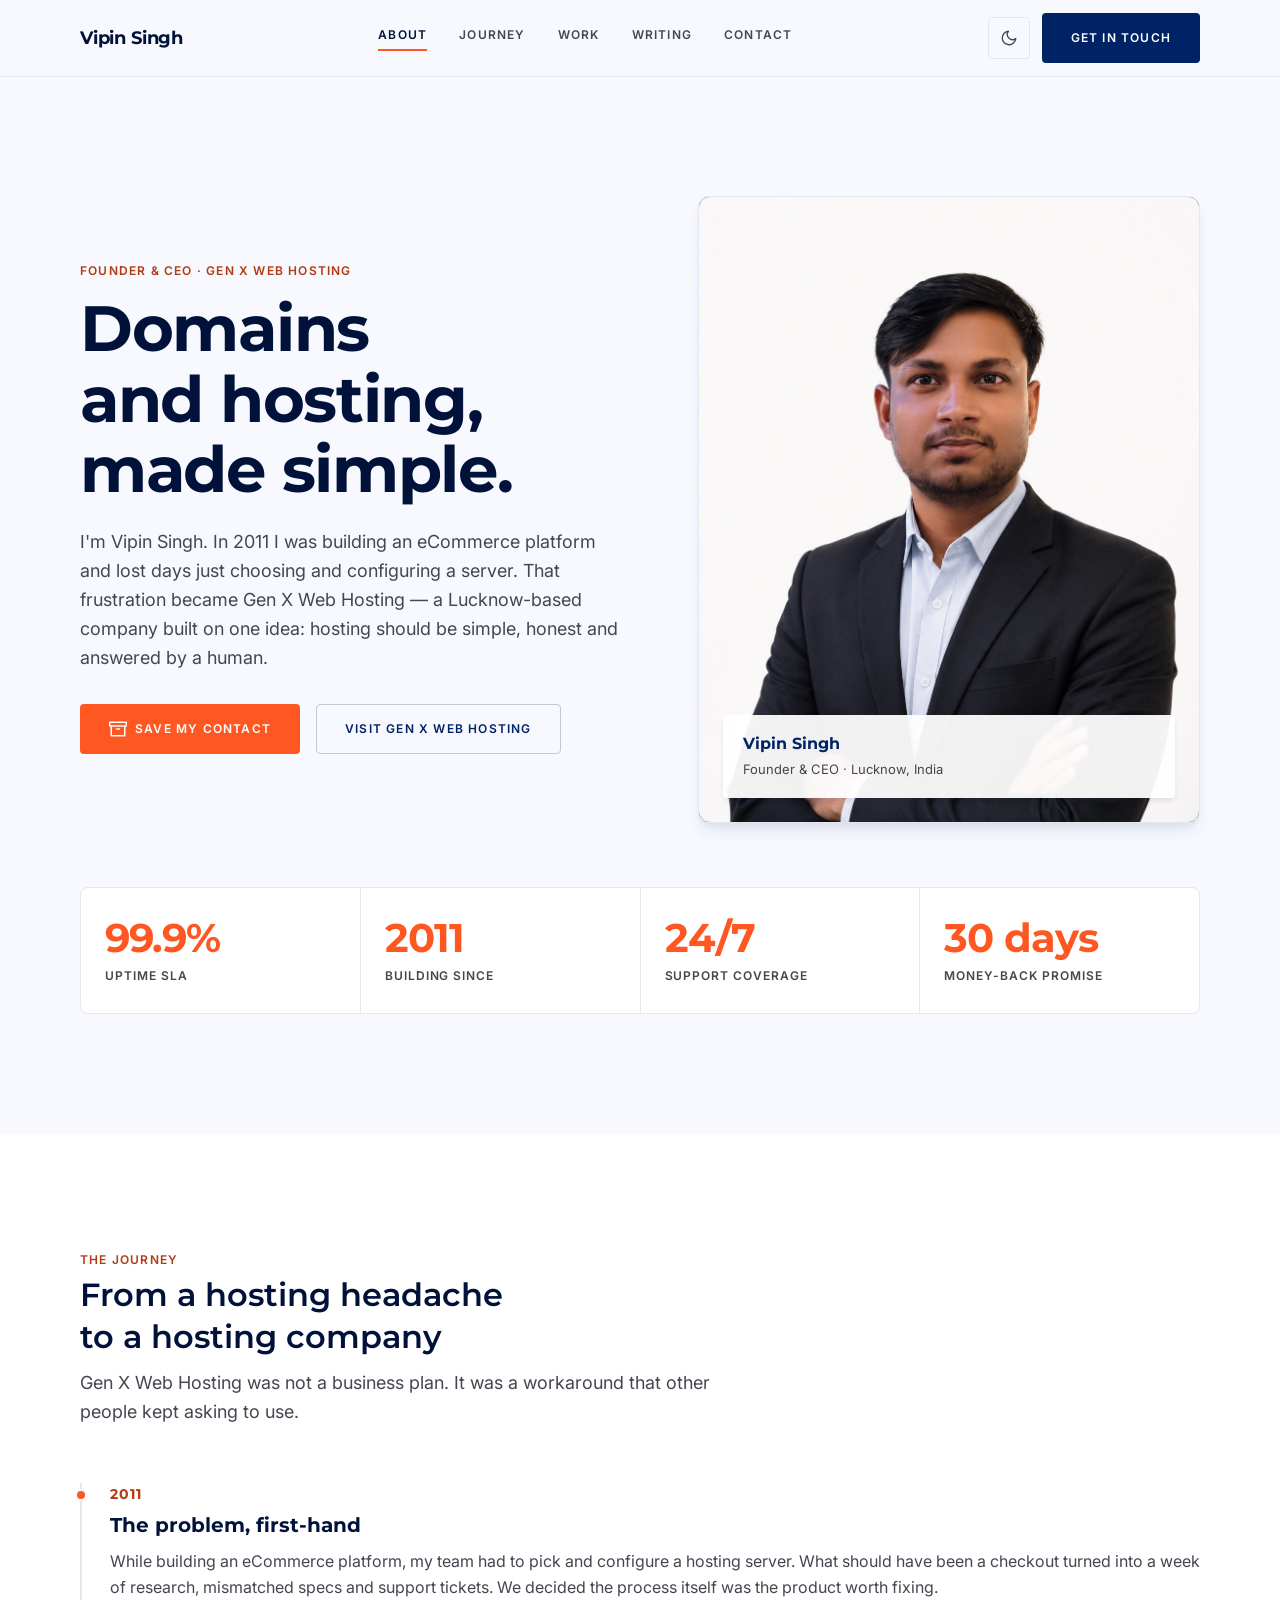
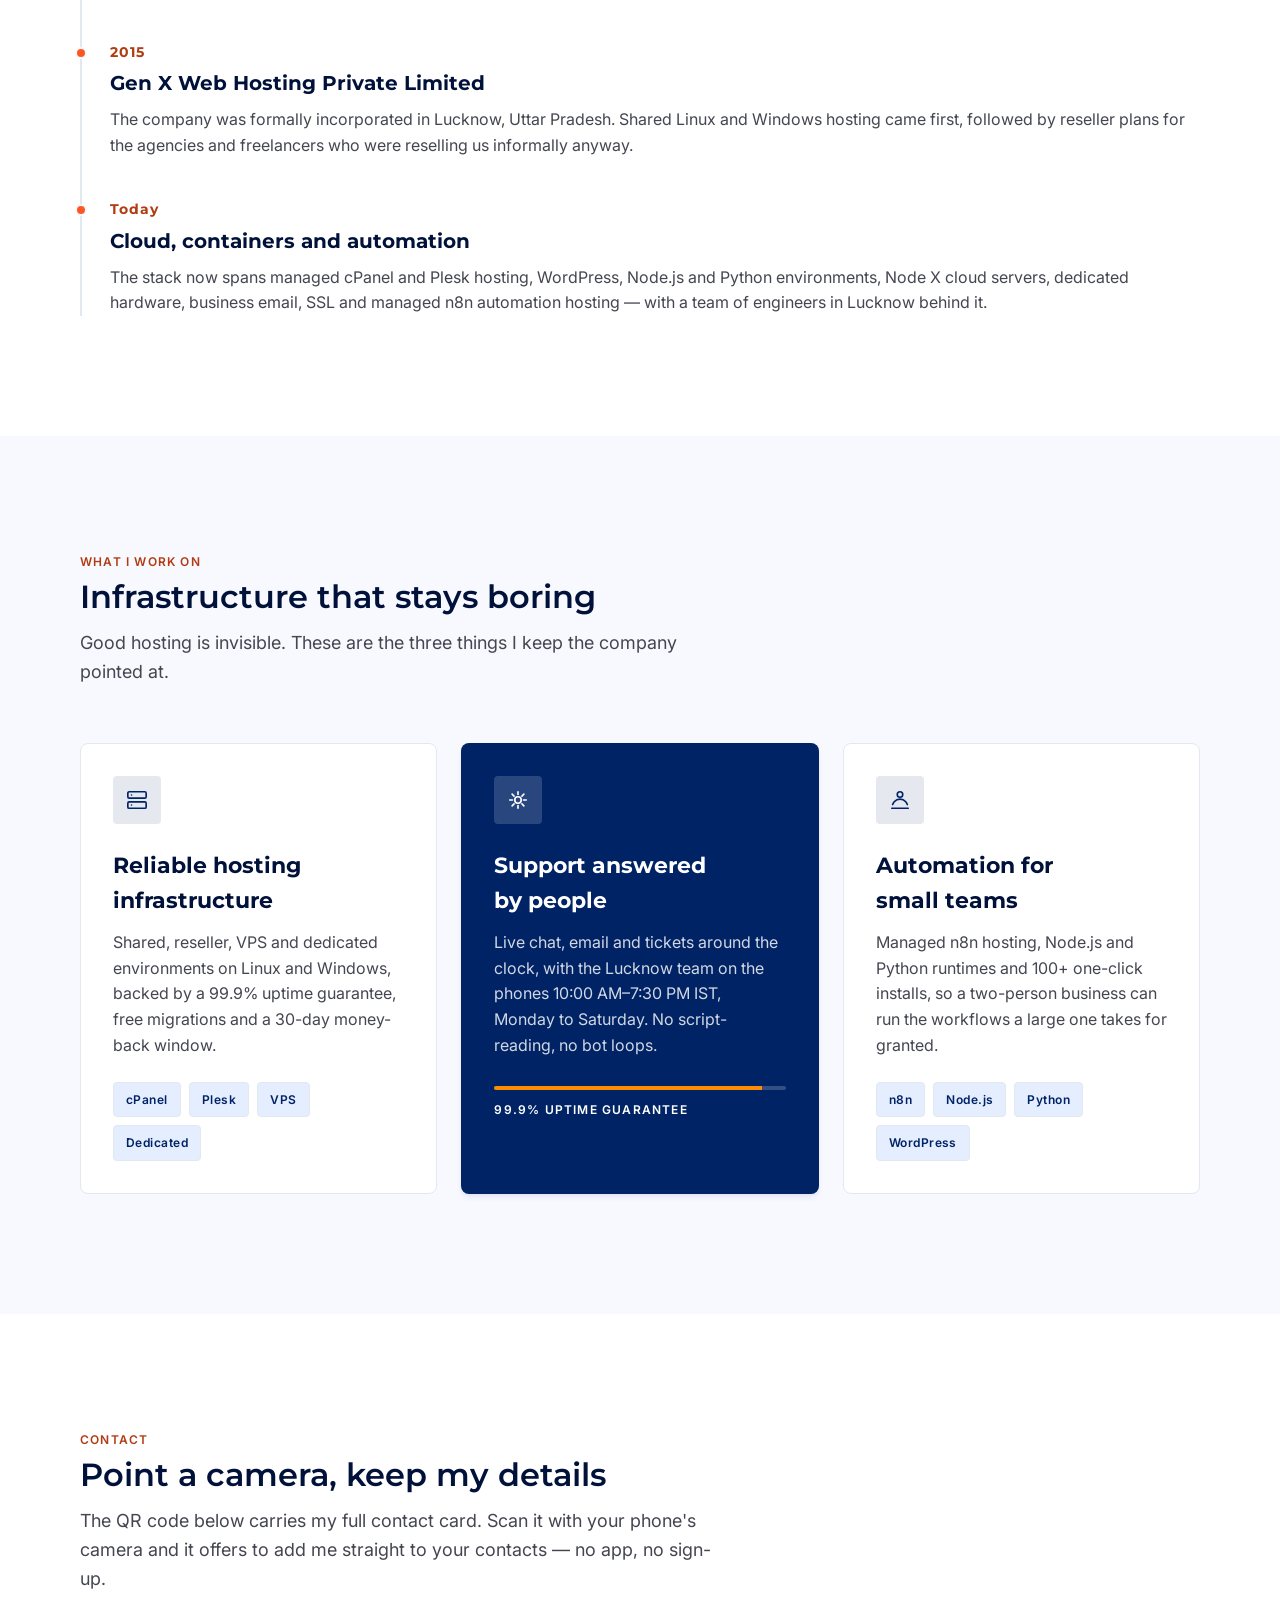
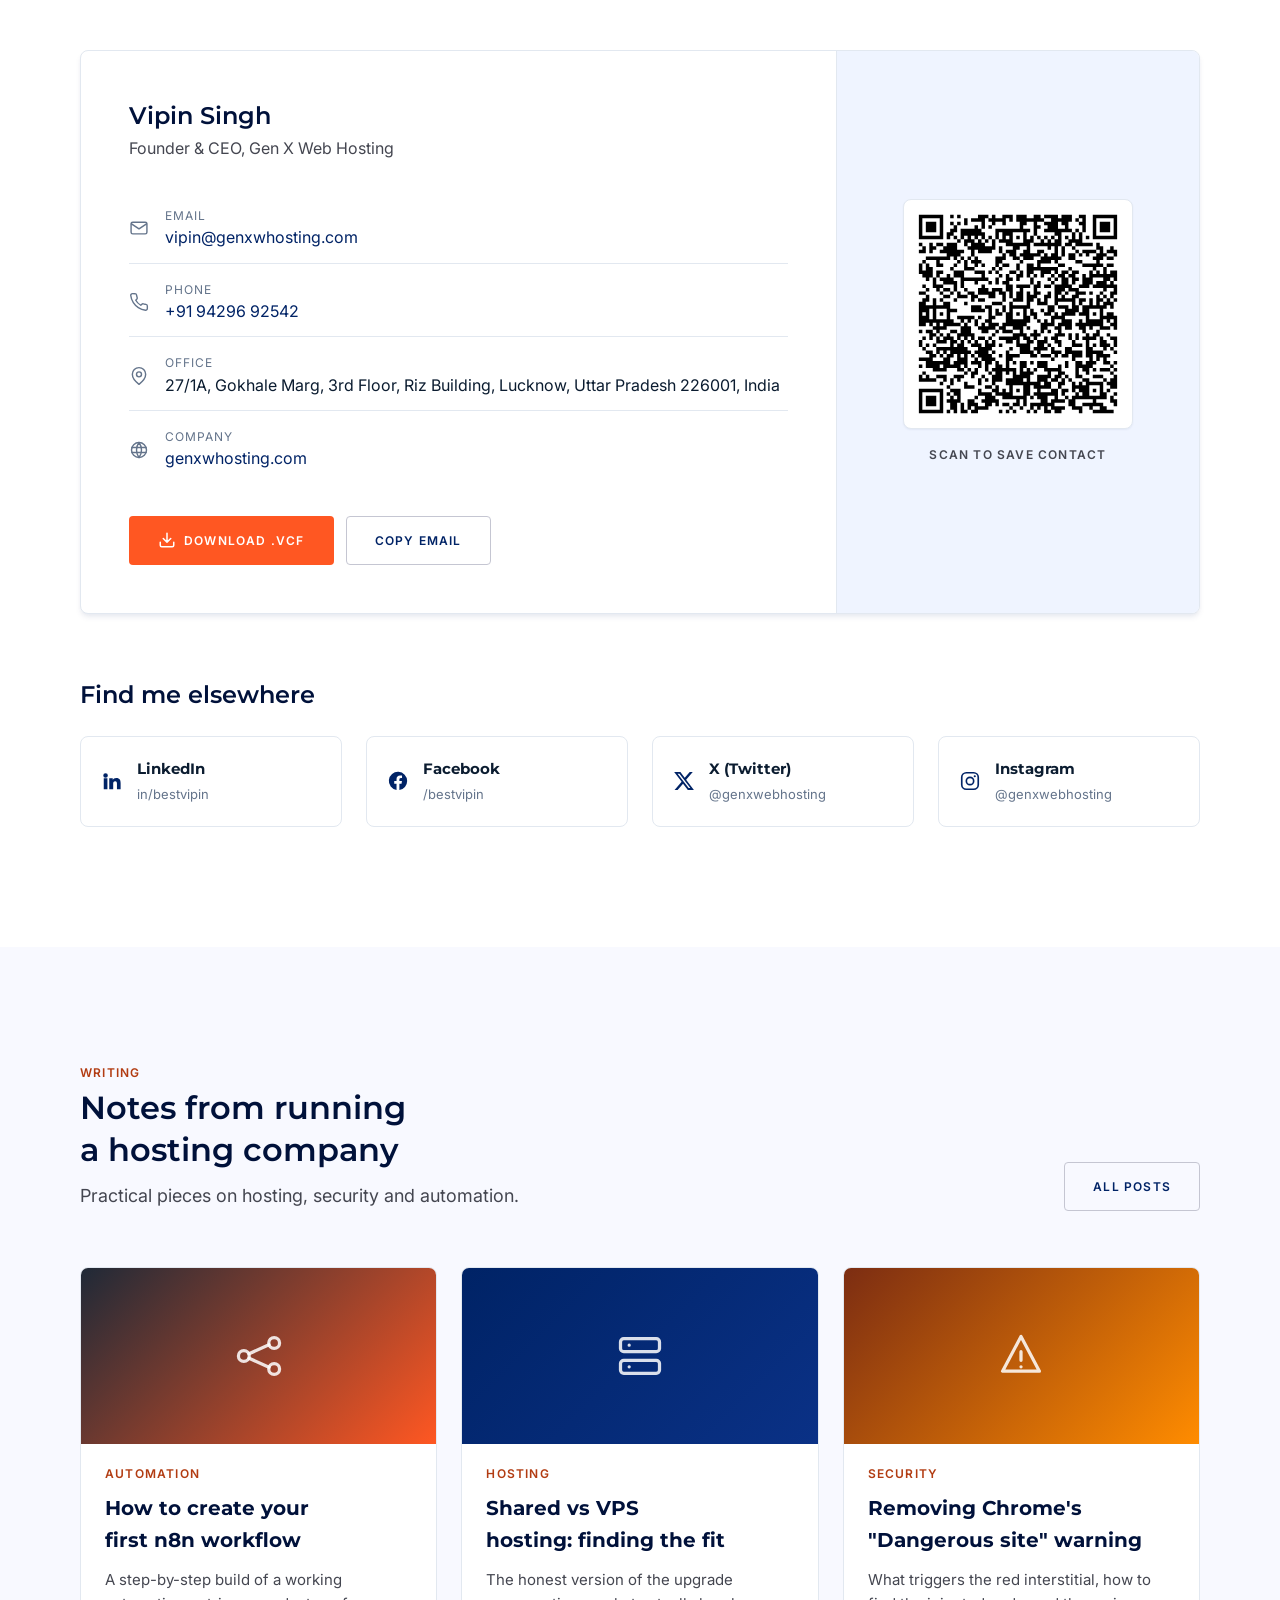
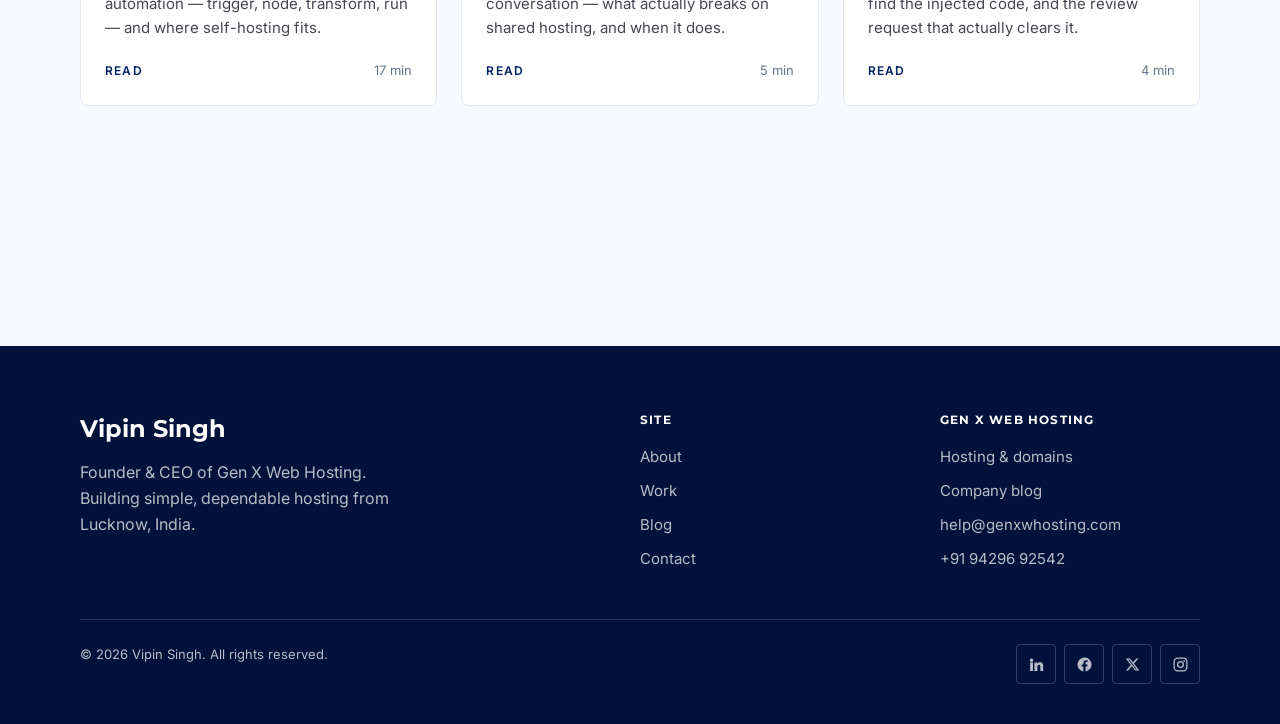
==== commit 46ee4bc6: "Add Vipin's portrait to the hero Re-encoded the supplied vipinsingh.png (1.67 MB) to a 185 KB JPEG f" ====
--- a/index.html
+++ b/index.html
@@ -126,8 +126,10 @@
 
       <div class="reveal" data-delay="120">
         <figure class="portrait">
-          <img src="assets/img/vipin-singh.jpg" alt="Portrait of Vipin Singh" onerror="this.remove()">
-          <div class="portrait__fallback">
+          <img src="assets/img/vipin-singh.jpg" width="1023" height="1537"
+               alt="Vipin Singh, Founder and CEO of Gen X Web Hosting"
+               fetchpriority="high" onerror="this.remove()">
+          <div class="portrait__fallback" aria-hidden="true">
             <span class="portrait__initials">VS</span>
           </div>
           <figcaption class="portrait__badge">
--- a/assets/css/style.css
+++ b/assets/css/style.css
@@ -280,10 +280,18 @@
   border-radius: var(--r-xl);
   overflow: hidden;
   box-shadow: var(--shadow-lg);
+  border: 1px solid var(--outline);
   aspect-ratio: 4 / 5;
   background: linear-gradient(160deg, #003a9e, #00113a);
 }
-.portrait img { width: 100%; height: 100%; object-fit: cover; }
+.portrait img {
+  position: relative;
+  z-index: 1;
+  width: 100%;
+  height: 100%;
+  object-fit: cover;
+  object-position: 50% 18%;
+}
 .portrait__fallback {
   position: absolute; inset: 0;
   display: grid; place-content: center; gap: 12px;
@@ -299,6 +307,7 @@
 }
 .portrait__badge {
   position: absolute;
+  z-index: 2;
   left: 24px; bottom: 24px; right: 24px;
   background: rgba(255,255,255,.94);
   border-radius: var(--r);
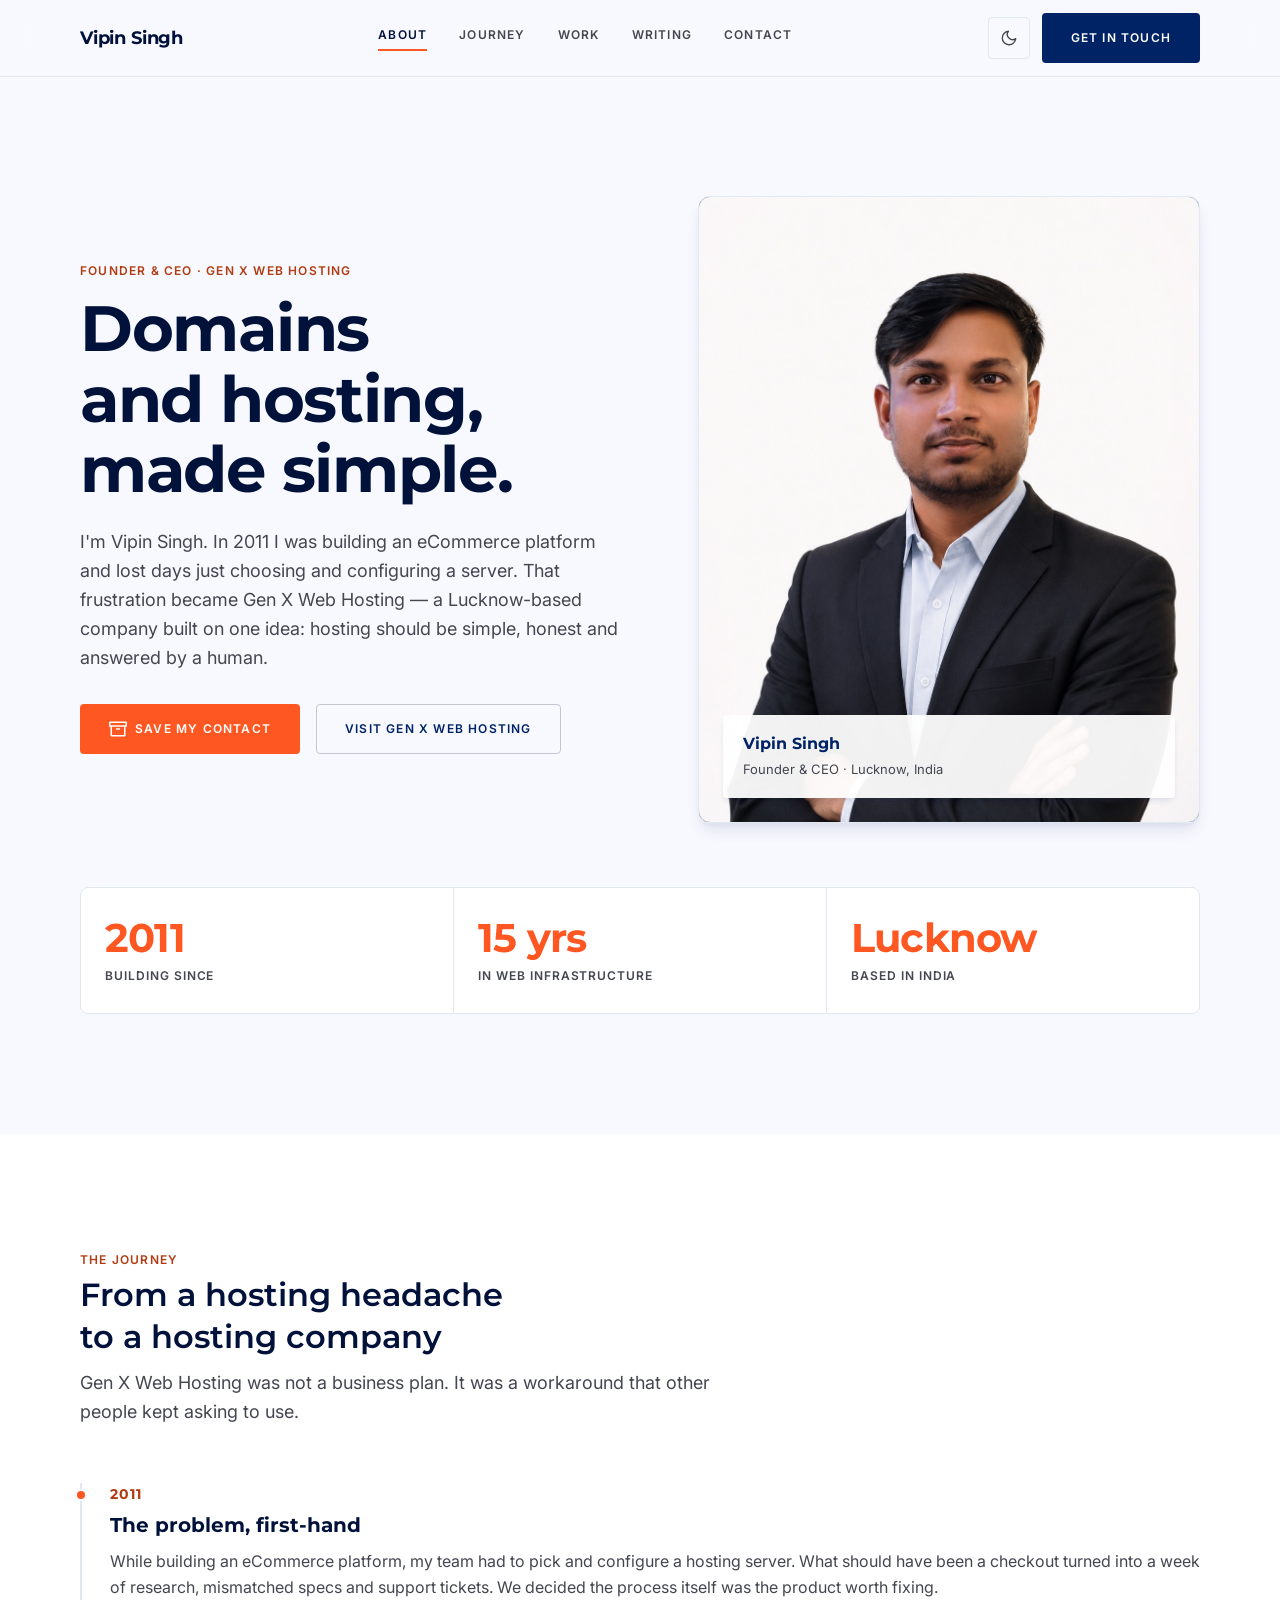
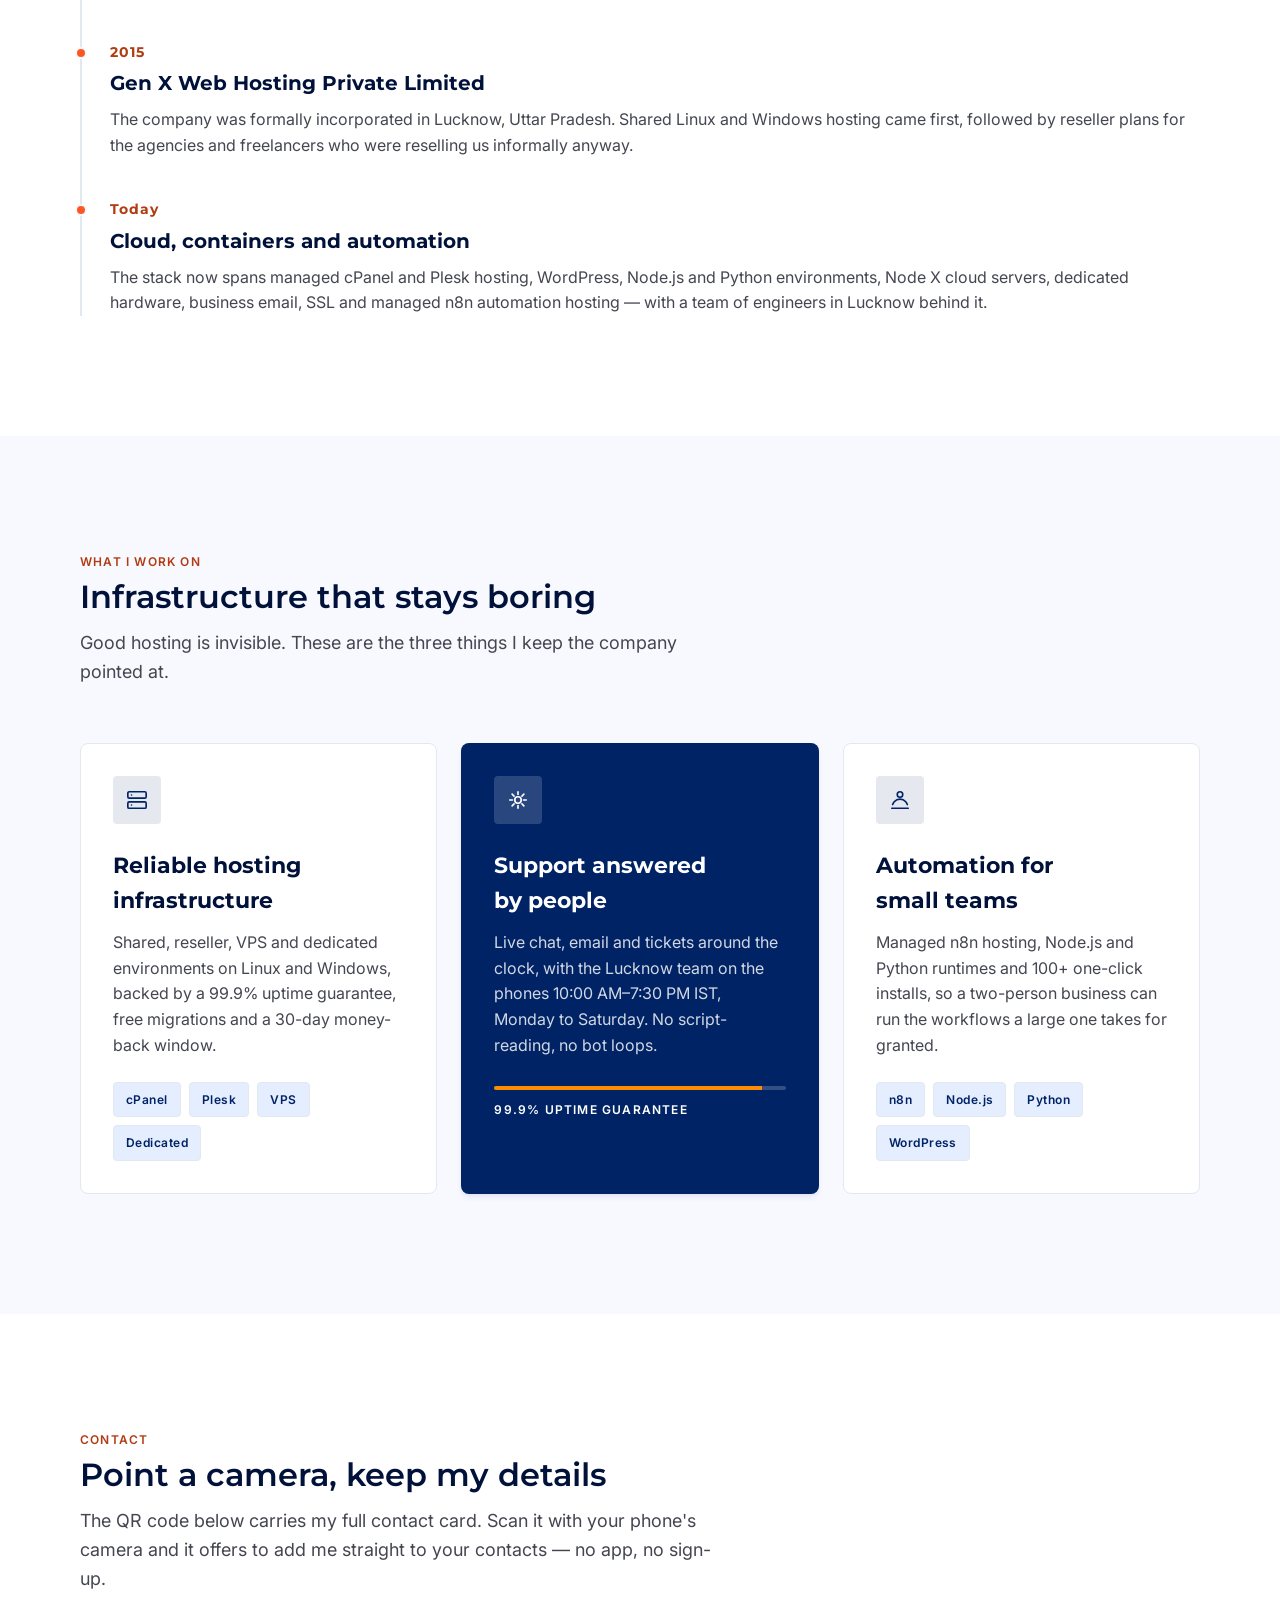
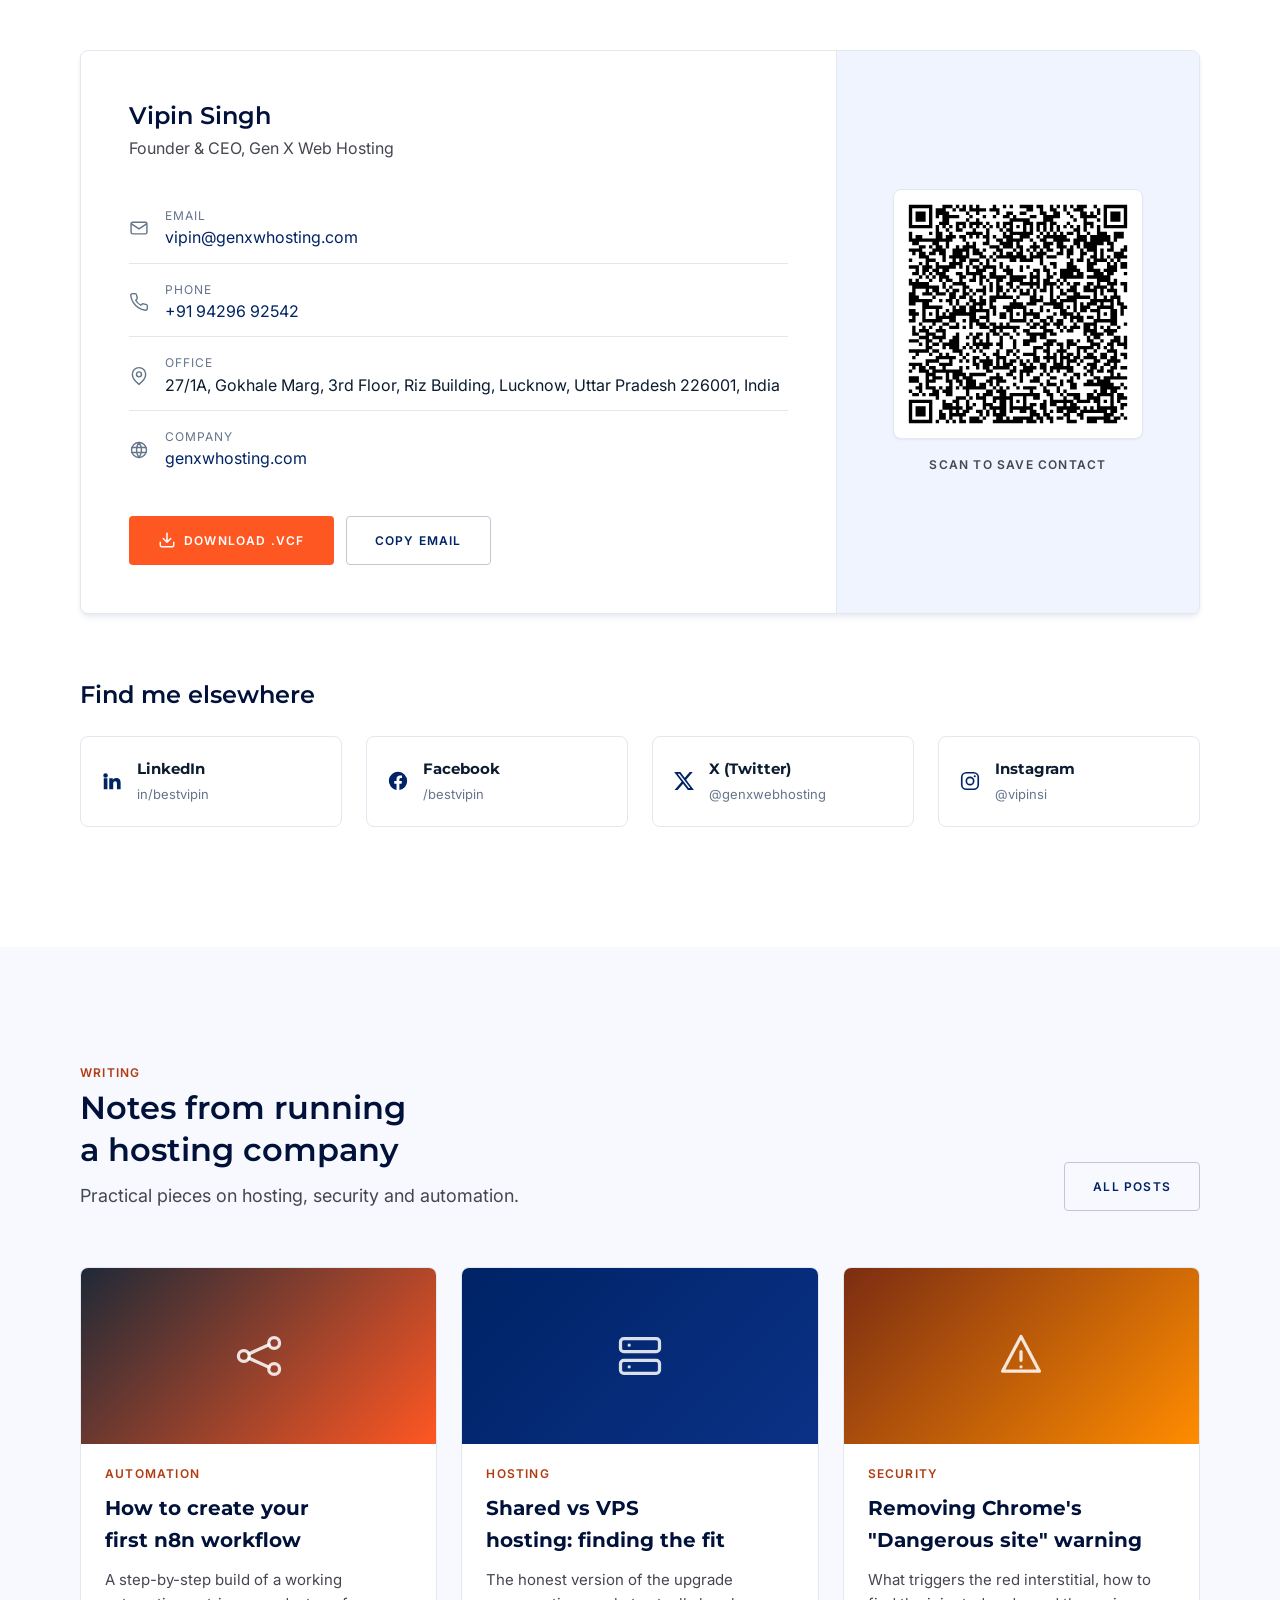
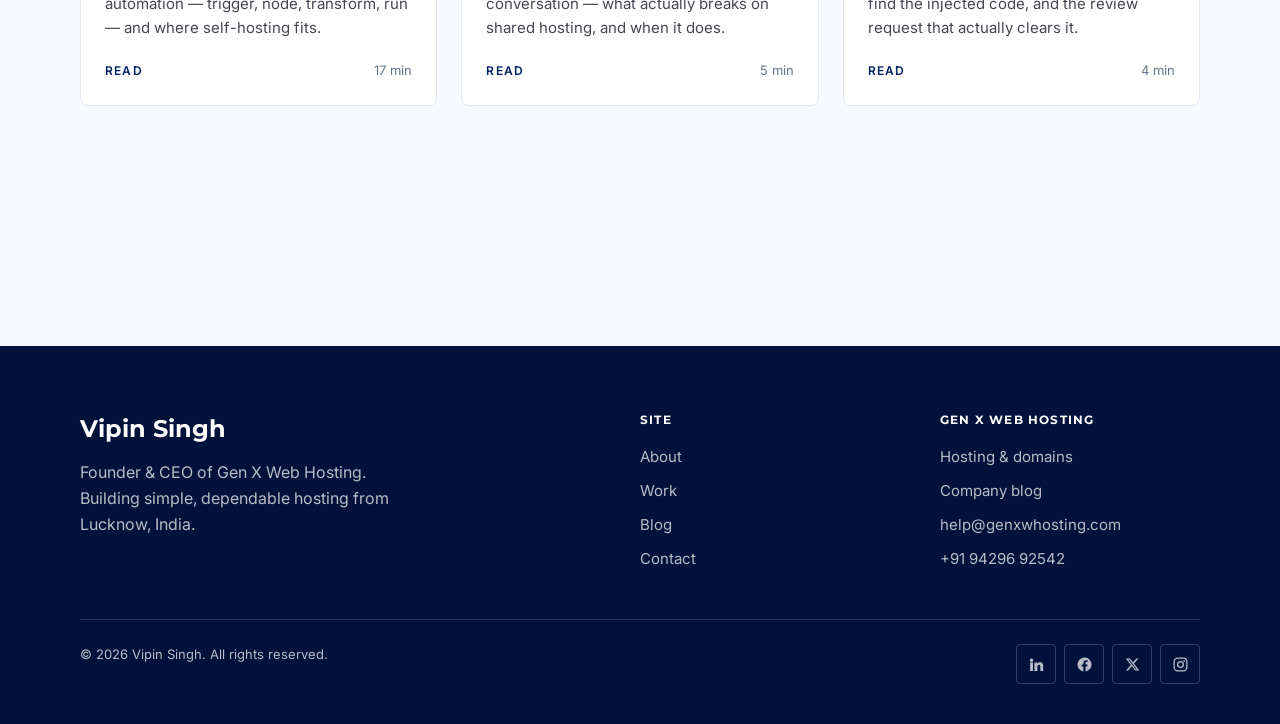
==== commit db6eda36: "Make the hero stats and socials personal rather than corporate The stat strip was quoting Gen X Web " ====
--- a/index.html
+++ b/index.html
@@ -47,7 +47,7 @@
     "https://www.linkedin.com/in/bestvipin",
     "https://www.facebook.com/bestvipin",
     "https://x.com/genxwebhosting",
-    "https://www.instagram.com/genxwebhosting/",
+    "https://www.instagram.com/vipinsi/",
     "https://www.linkedin.com/company/genxwebhosting/"
   ]
 }
@@ -141,10 +141,9 @@
     </div>
 
     <div class="grid stats reveal" style="margin-top:64px" data-delay="80">
-      <div class="stat"><div class="stat__num">99.9%</div><div class="stat__label">Uptime SLA</div></div>
       <div class="stat"><div class="stat__num">2011</div><div class="stat__label">Building since</div></div>
-      <div class="stat"><div class="stat__num">24/7</div><div class="stat__label">Support coverage</div></div>
-      <div class="stat"><div class="stat__num">30&nbsp;days</div><div class="stat__label">Money-back promise</div></div>
+      <div class="stat"><div class="stat__num">15&nbsp;yrs</div><div class="stat__label">In web infrastructure</div></div>
+      <div class="stat"><div class="stat__num">Lucknow</div><div class="stat__label">Based in India</div></div>
     </div>
   </div>
 </section>
@@ -312,7 +311,7 @@
 
       <aside class="contact-card__qr">
         <div class="qr-frame" data-qr>
-          <noscript><img src="assets/img/contact-qr.svg" alt="QR code with the contact card for Vipin Singh" width="200" height="200"></noscript>
+          <noscript><img src="assets/img/contact-qr.svg" alt="QR code with the contact card for Vipin Singh" width="220" height="220"></noscript>
         </div>
         <span class="qr-caption">Scan to save contact</span>
       </aside>
@@ -333,9 +332,9 @@
         <svg class="i" width="22" height="22" viewBox="0 0 24 24" fill="currentColor"><path d="M18.24 2.25h3.31l-7.23 8.26 8.5 11.24h-6.65l-5.22-6.82-5.96 6.82H1.68l7.73-8.84L1.25 2.25h6.82l4.71 6.23zm-1.16 17.52h1.83L7.01 4.13H5.04z"/></svg>
         <div><b>X (Twitter)</b><span>@genxwebhosting</span></div>
       </a>
-      <a class="social" href="https://www.instagram.com/genxwebhosting/" target="_blank" rel="noopener">
+      <a class="social" href="https://www.instagram.com/vipinsi/" target="_blank" rel="noopener">
         <svg class="i" width="22" height="22" viewBox="0 0 24 24" fill="none" stroke="currentColor" stroke-width="1.8"><rect x="3" y="3" width="18" height="18" rx="5"/><circle cx="12" cy="12" r="4"/><circle cx="17.2" cy="6.8" r="1.2" fill="currentColor" stroke="none"/></svg>
-        <div><b>Instagram</b><span>@genxwebhosting</span></div>
+        <div><b>Instagram</b><span>@vipinsi</span></div>
       </a>
     </div>
   </div>
@@ -437,7 +436,7 @@
         <a href="https://x.com/genxwebhosting" target="_blank" rel="noopener" aria-label="X">
           <svg width="15" height="15" viewBox="0 0 24 24" fill="currentColor"><path d="M18.24 2.25h3.31l-7.23 8.26 8.5 11.24h-6.65l-5.22-6.82-5.96 6.82H1.68l7.73-8.84L1.25 2.25h6.82l4.71 6.23zm-1.16 17.52h1.83L7.01 4.13H5.04z"/></svg>
         </a>
-        <a href="https://www.instagram.com/genxwebhosting/" target="_blank" rel="noopener" aria-label="Instagram">
+        <a href="https://www.instagram.com/vipinsi/" target="_blank" rel="noopener" aria-label="Instagram">
           <svg width="17" height="17" viewBox="0 0 24 24" fill="none" stroke="currentColor" stroke-width="1.8"><rect x="3" y="3" width="18" height="18" rx="5"/><circle cx="12" cy="12" r="4"/><circle cx="17.2" cy="6.8" r="1.2" fill="currentColor" stroke="none"/></svg>
         </a>
       </div>
--- a/assets/css/style.css
+++ b/assets/css/style.css
@@ -342,7 +342,7 @@
   text-transform: uppercase;
   color: var(--on-surface-variant);
 }
-@media (min-width: 768px) { .stats { grid-template-columns: repeat(4, 1fr); } }
+@media (min-width: 768px) { .stats { grid-template-columns: repeat(3, 1fr); } }
 
 /* ---------- Timeline ---------- */
 .timeline { border-left: 2px solid var(--outline); padding-left: 28px; display: grid; gap: 40px; }
@@ -446,7 +446,7 @@
   line-height: 0;
 }
 .qr-frame { width: max-content; }
-.qr-frame > * { display: block; width: 200px; height: 200px; max-width: none; }
+.qr-frame > * { display: block; width: 220px; height: 220px; max-width: none; }
 .qr-caption { font-size: .75rem; font-weight: 600; letter-spacing: .1em; text-transform: uppercase; color: var(--on-surface-variant); }
 
 .actions-row { display: flex; flex-wrap: wrap; gap: 12px; }
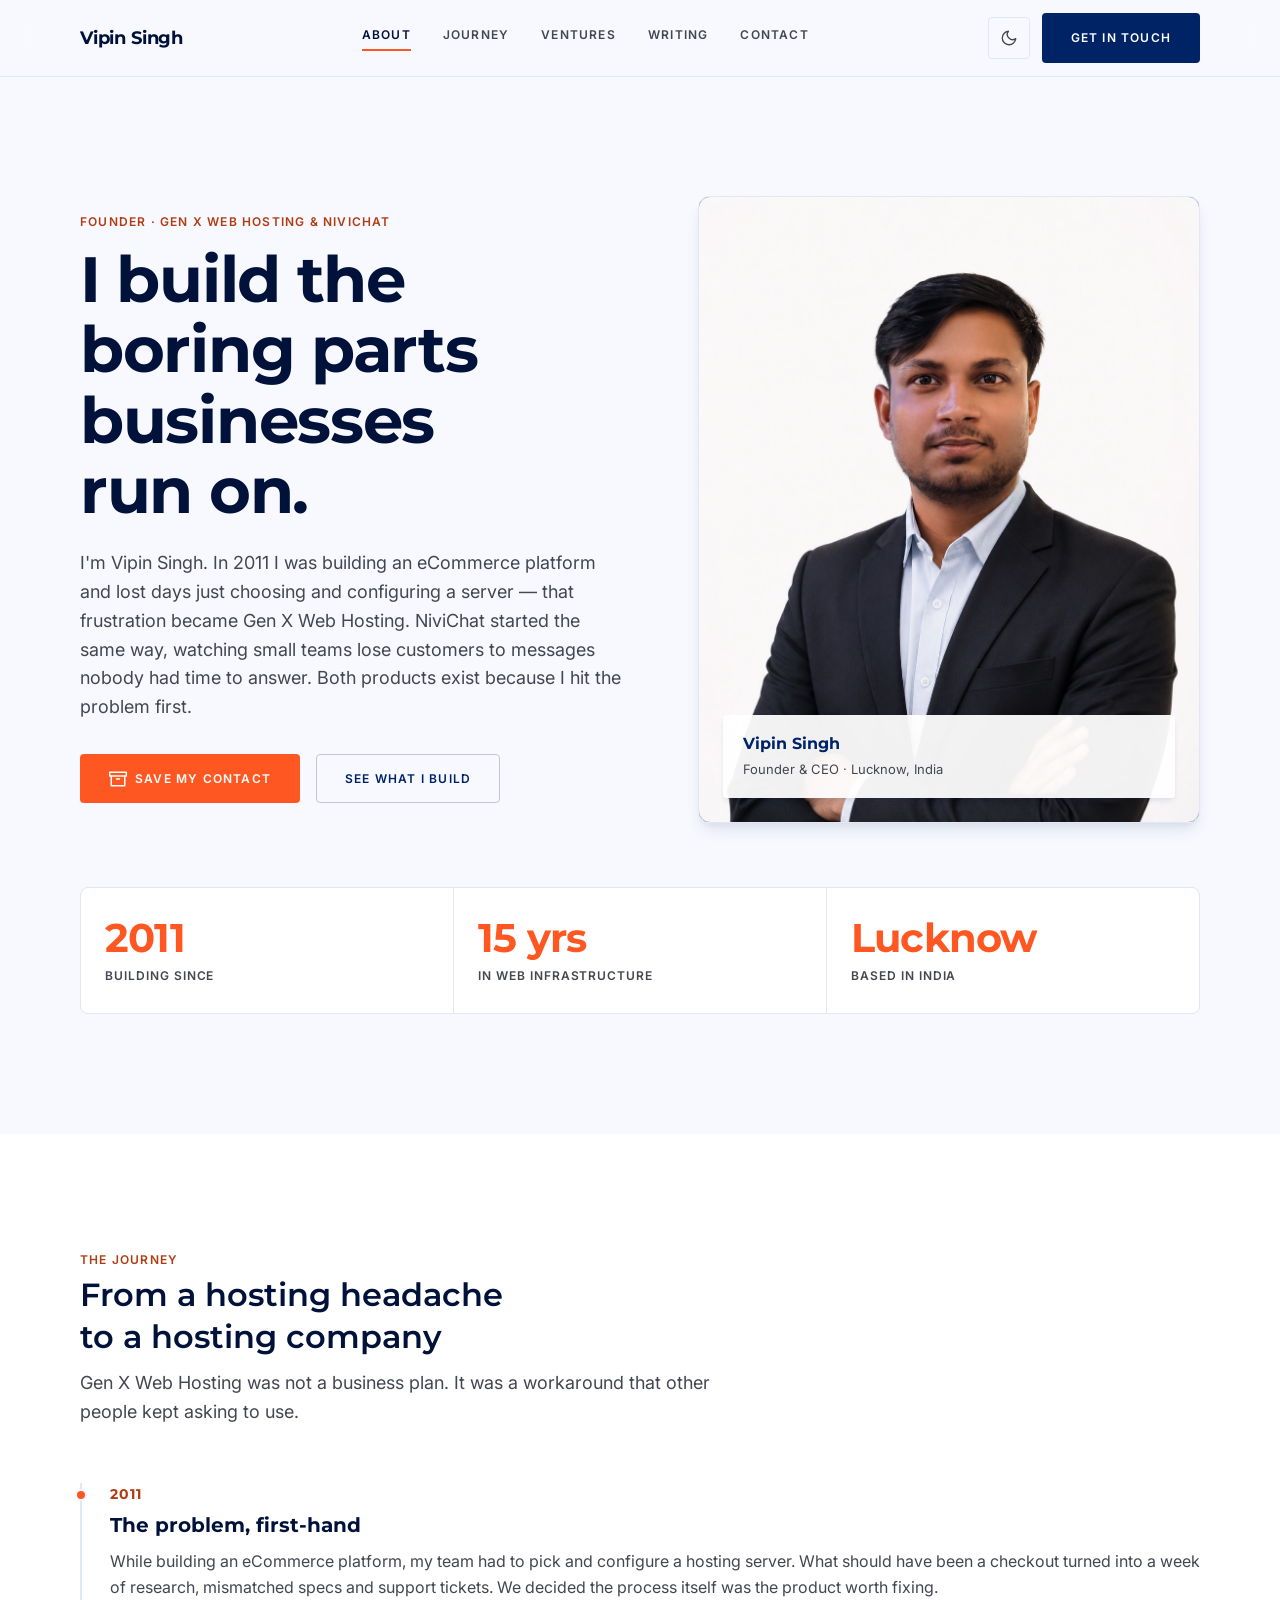
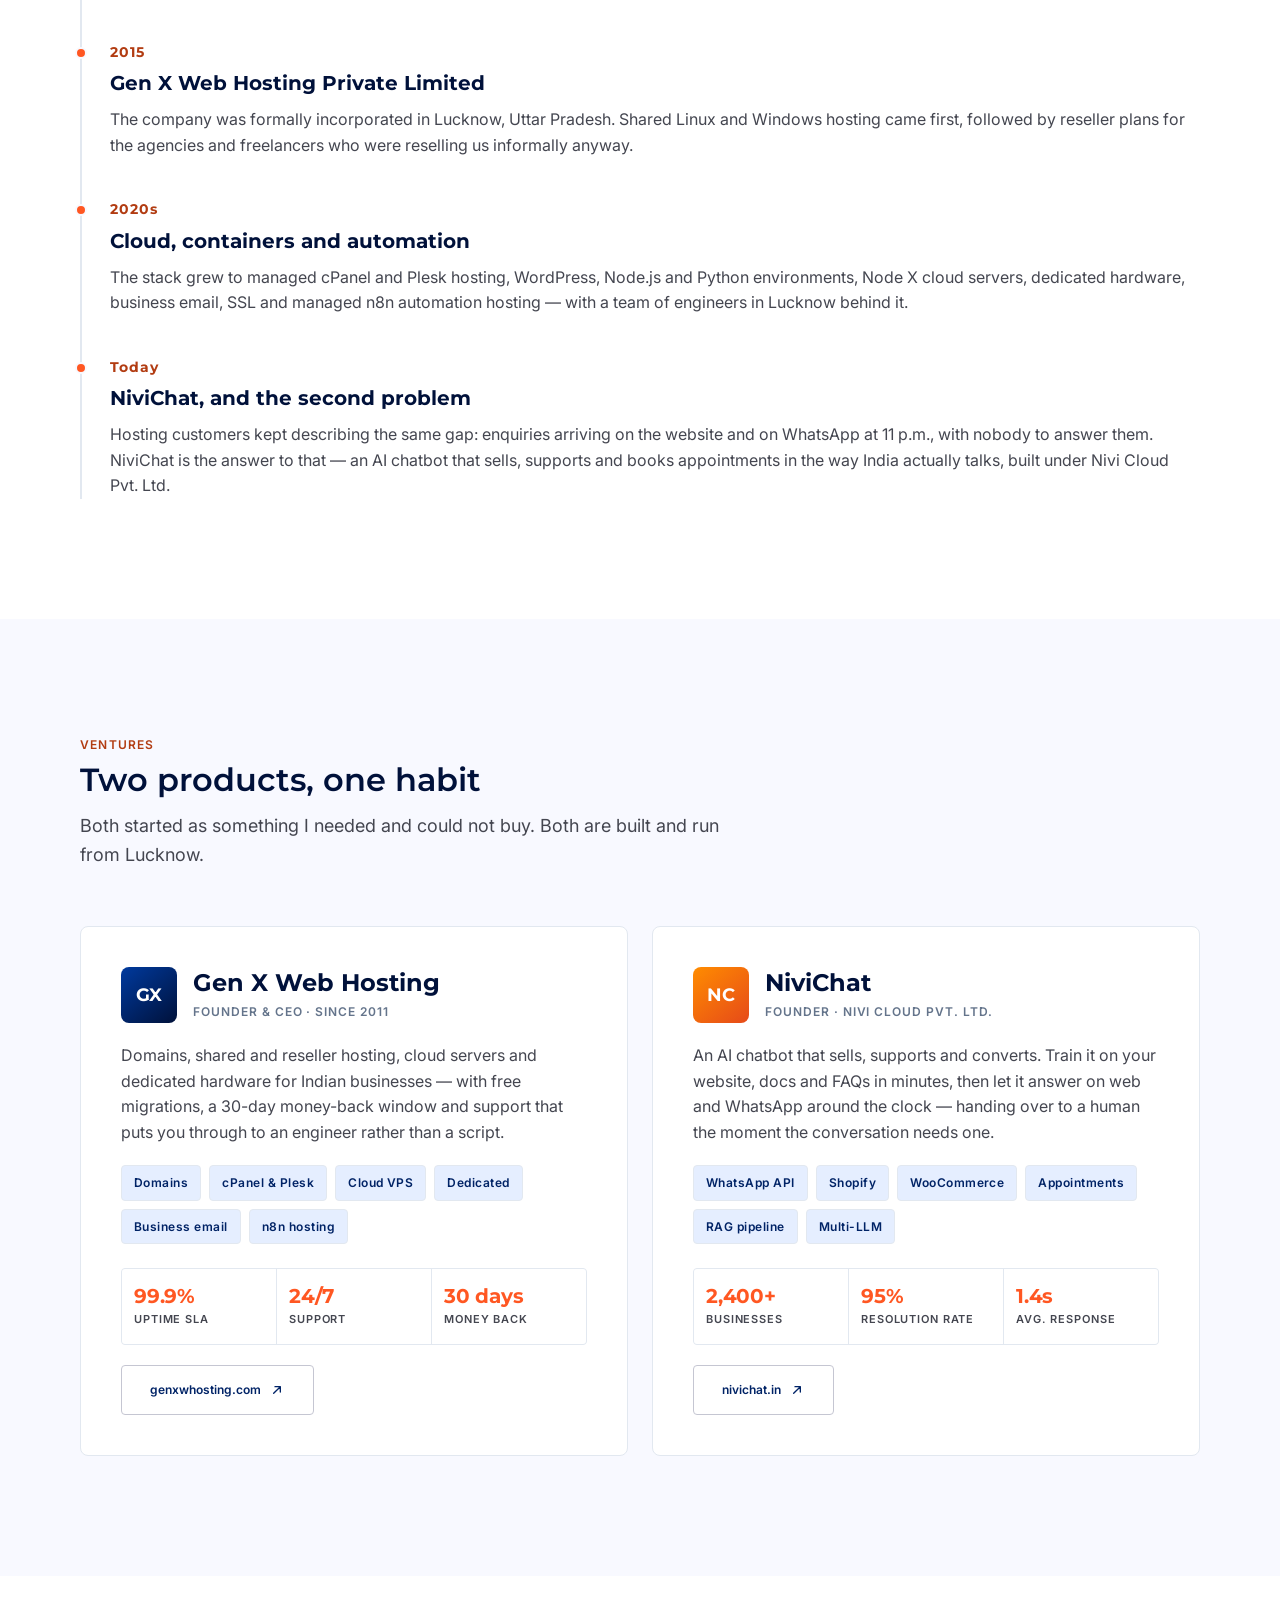
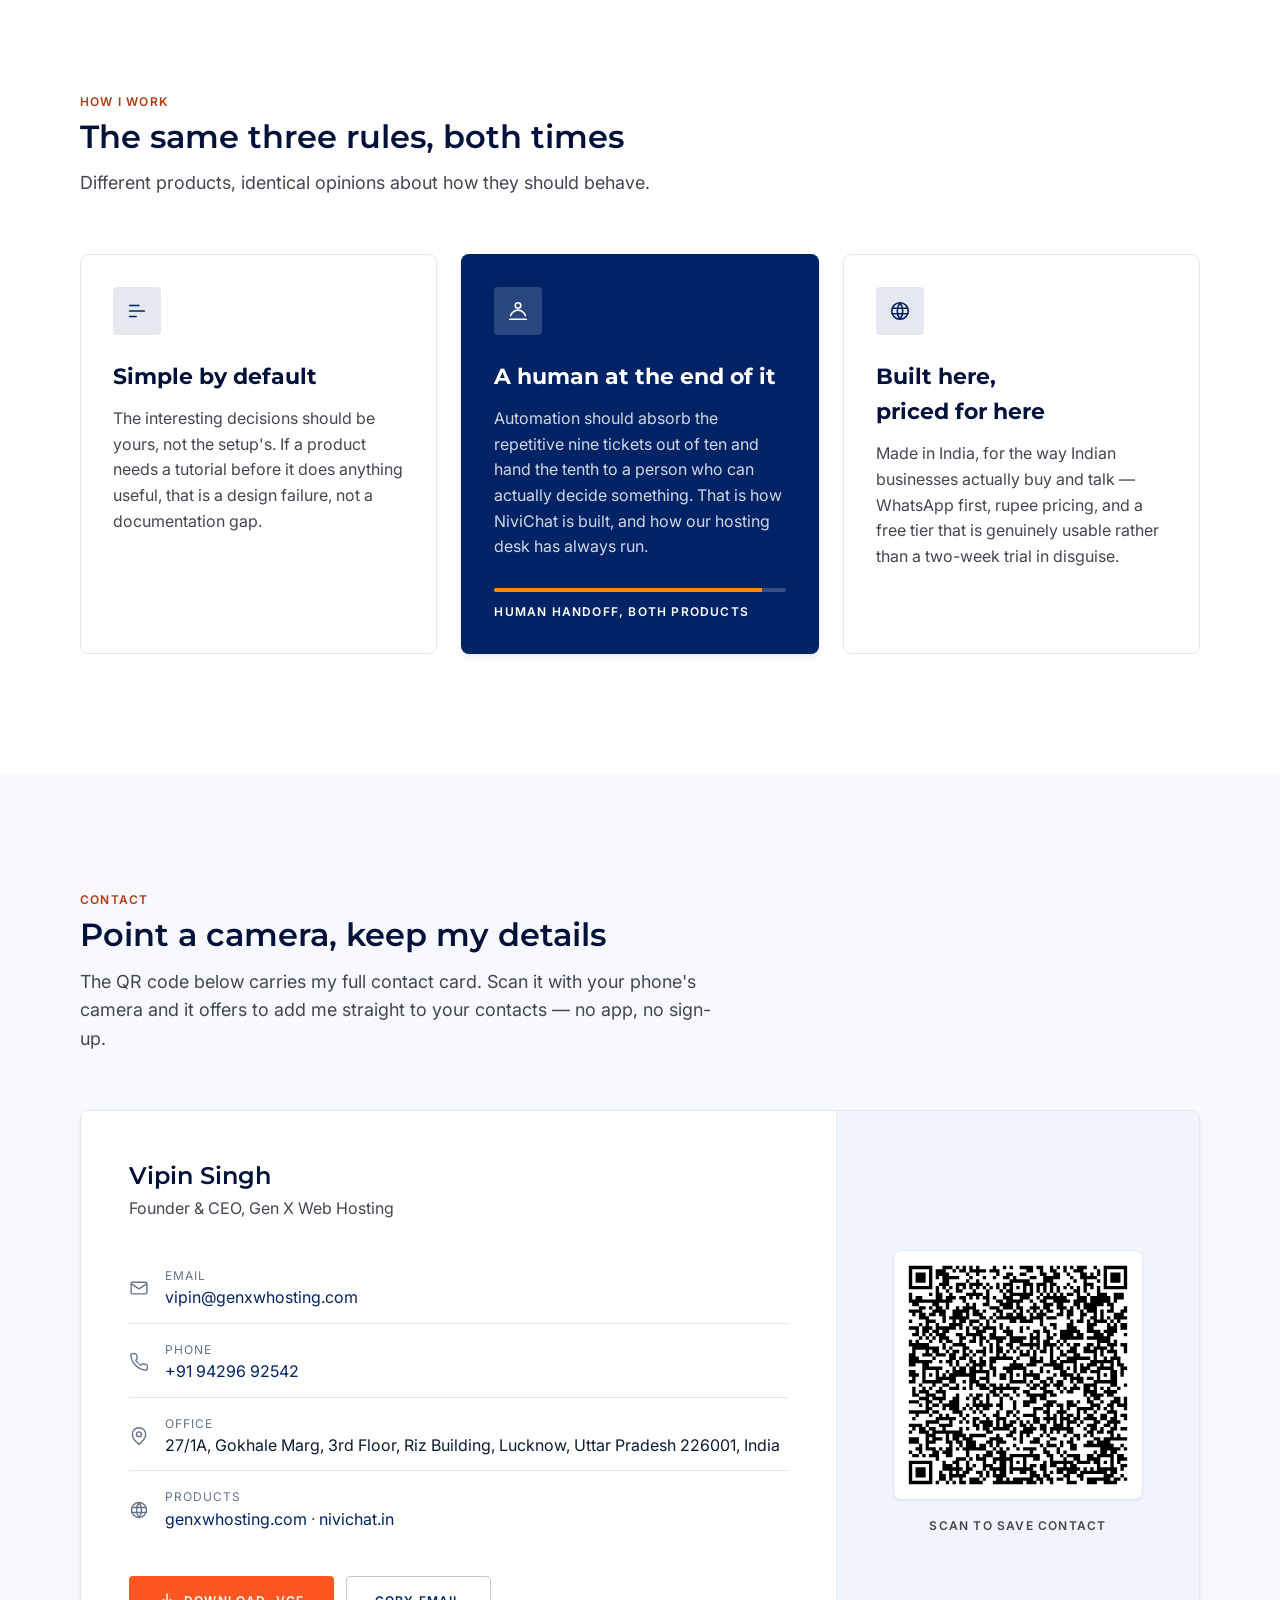
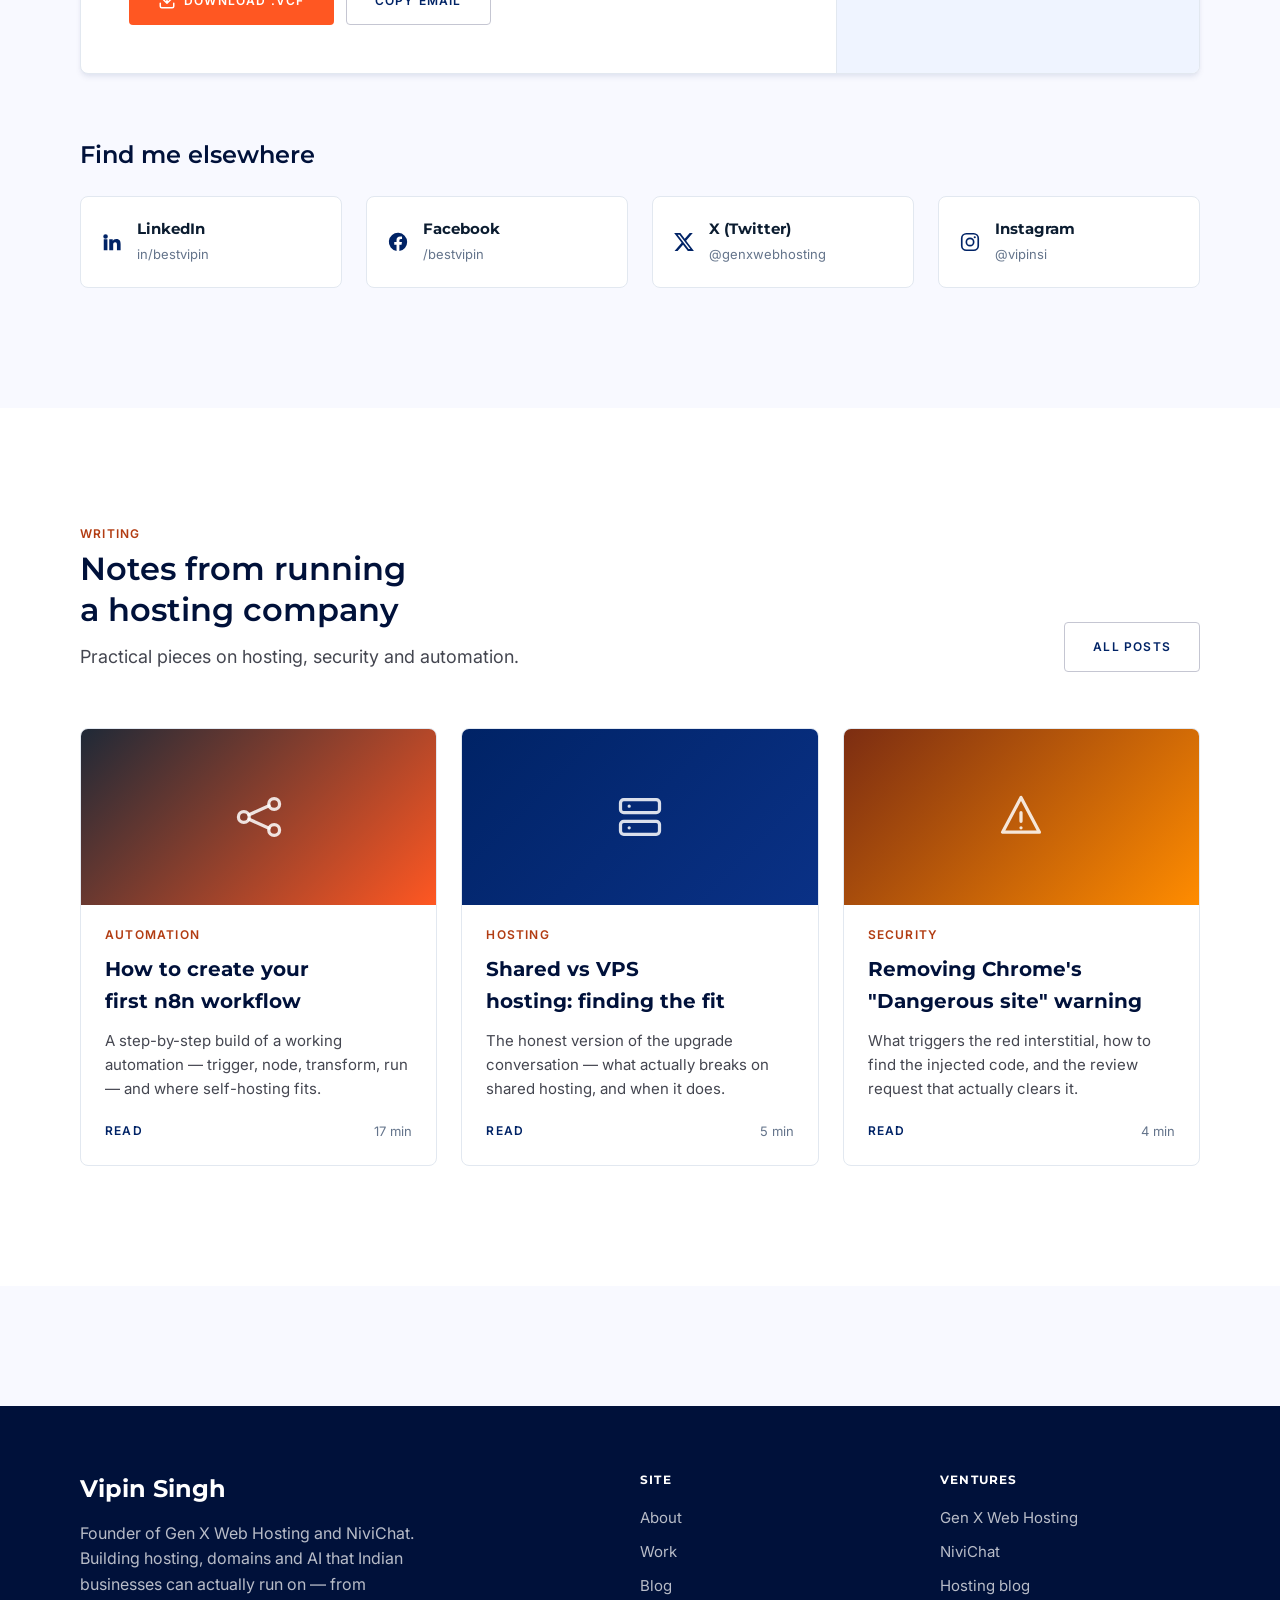
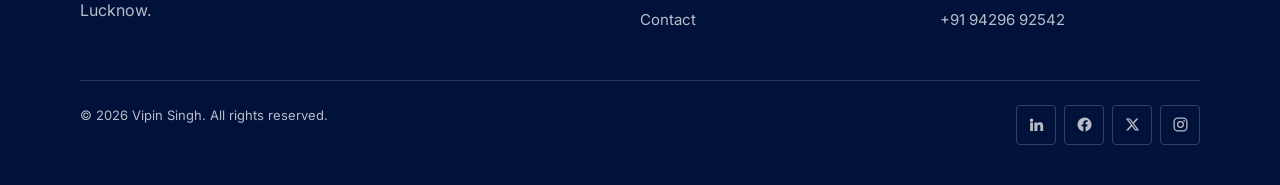
==== commit ff0bbcda: "Add NiviChat and reframe the site around two ventures The page read as a single-company profile, whi" ====
--- a/index.html
+++ b/index.html
@@ -3,14 +3,14 @@
 <head>
 <meta charset="utf-8">
 <meta name="viewport" content="width=device-width, initial-scale=1">
-<title>Vipin Singh — Founder &amp; CEO, Gen X Web Hosting</title>
-<meta name="description" content="Vipin Singh is the Founder &amp; CEO of Gen X Web Hosting, a Lucknow-based domain registration and web hosting company. Contact details, social profiles, a scan-to-save contact QR code and writing on hosting infrastructure.">
+<title>Vipin Singh — Founder &amp; CEO, Gen X Web Hosting &amp; NiviChat</title>
+<meta name="description" content="Vipin Singh is the founder of Gen X Web Hosting and NiviChat — hosting, domains and an AI chatbot platform, built from Lucknow, India. Contact details, social profiles, a scan-to-save contact QR code and writing on infrastructure and AI.">
 <link rel="canonical" href="https://vipinsingh.me/">
 <meta name="theme-color" content="#002366">
 
 <meta property="og:type" content="profile">
-<meta property="og:title" content="Vipin Singh — Founder &amp; CEO, Gen X Web Hosting">
-<meta property="og:description" content="Building simple, dependable domains and hosting from Lucknow since 2011.">
+<meta property="og:title" content="Vipin Singh — Founder &amp; CEO, Gen X Web Hosting &amp; NiviChat">
+<meta property="og:description" content="Building hosting, domains and AI that Indian businesses can actually run on. From Lucknow, since 2011.">
 <meta property="og:url" content="https://vipinsingh.me/">
 <meta property="og:site_name" content="Vipin Singh">
 <meta name="twitter:card" content="summary_large_image">
@@ -30,11 +30,20 @@
   "jobTitle": "Founder & Chief Executive Officer",
   "email": "mailto:vipin@genxwhosting.com",
   "telephone": "+91-94296-92542",
-  "worksFor": {
-    "@type": "Organization",
-    "name": "Gen X Web Hosting",
-    "url": "https://genxwhosting.com"
-  },
+  "worksFor": [
+    {
+      "@type": "Organization",
+      "name": "Gen X Web Hosting",
+      "url": "https://genxwhosting.com",
+      "description": "Domain registration, web hosting, cloud and dedicated servers."
+    },
+    {
+      "@type": "Organization",
+      "name": "NiviChat",
+      "url": "https://nivichat.in",
+      "description": "AI chatbot platform for web and WhatsApp, by Nivi Cloud Pvt. Ltd."
+    }
+  ],
   "address": {
     "@type": "PostalAddress",
     "streetAddress": "27/1A, Gokhale Marg, 3rd Floor, Riz Building",
@@ -71,7 +80,7 @@
     <nav class="nav__links" aria-label="Primary">
       <a href="#about">About</a>
       <a href="#journey">Journey</a>
-      <a href="#work">Work</a>
+      <a href="#ventures">Ventures</a>
       <a href="#writing">Writing</a>
       <a href="#contact">Contact</a>
     </nav>
@@ -90,7 +99,7 @@
   <div class="nav__panel" data-nav-panel>
     <a href="#about">About</a>
     <a href="#journey">Journey</a>
-    <a href="#work">Work</a>
+    <a href="#ventures">Ventures</a>
     <a href="#writing">Writing</a>
     <a href="blog.html">Blog</a>
     <a href="#contact">Contact</a>
@@ -105,22 +114,20 @@
   <div class="wrap">
     <div class="grid hero__grid">
       <div class="reveal">
-        <span class="kicker">Founder &amp; CEO · Gen X Web Hosting</span>
-        <h1 class="display" style="margin-top:16px">Domains and hosting, made simple.</h1>
+        <span class="kicker">Founder · Gen X Web Hosting &amp; NiviChat</span>
+        <h1 class="display" style="margin-top:16px">I build the boring parts businesses run on.</h1>
         <p class="lead">
-          I'm Vipin Singh. In 2011 I was building an eCommerce platform and lost days
-          just choosing and configuring a server. That frustration became Gen X Web Hosting —
-          a Lucknow-based company built on one idea: hosting should be simple, honest and
-          answered by a human.
+          I'm Vipin Singh. In 2011 I was building an eCommerce platform and lost days just
+          choosing and configuring a server — that frustration became Gen X Web Hosting.
+          NiviChat started the same way, watching small teams lose customers to messages
+          nobody had time to answer. Both products exist because I hit the problem first.
         </p>
         <div class="hero__actions">
           <a class="btn btn--cta" href="#contact">
             <svg class="i" viewBox="0 0 24 24" fill="none" stroke="currentColor" stroke-width="2" stroke-linecap="round" stroke-linejoin="round"><path d="M21 8v13H3V8M1 3h22v5H1zM10 12h4"/></svg>
             Save my contact
           </a>
-          <a class="btn btn--ghost" href="https://genxwhosting.com" target="_blank" rel="noopener">
-            Visit Gen X Web Hosting
-          </a>
+          <a class="btn btn--ghost" href="#ventures">See what I build</a>
         </div>
       </div>
 
@@ -183,77 +190,167 @@
         </article>
 
         <article class="tl">
-          <div class="tl__year">Today</div>
+          <div class="tl__year">2020s</div>
           <h3>Cloud, containers and automation</h3>
           <p class="muted">
-            The stack now spans managed cPanel and Plesk hosting, WordPress, Node.js and Python
+            The stack grew to managed cPanel and Plesk hosting, WordPress, Node.js and Python
             environments, Node X cloud servers, dedicated hardware, business email, SSL and
             managed n8n automation hosting — with a team of engineers in Lucknow behind it.
           </p>
         </article>
+
+        <article class="tl">
+          <div class="tl__year">Today</div>
+          <h3>NiviChat, and the second problem</h3>
+          <p class="muted">
+            Hosting customers kept describing the same gap: enquiries arriving on the website
+            and on WhatsApp at 11&nbsp;p.m., with nobody to answer them. NiviChat is the answer
+            to that — an AI chatbot that sells, supports and books appointments in the way
+            India actually talks, built under Nivi Cloud Pvt.&nbsp;Ltd.
+          </p>
+        </article>
       </div>
     </div>
   </div>
 </section>
 
-<!-- ============================ WORK / EXPERTISE ============================ -->
-<section class="section" id="work">
+<!-- ============================ VENTURES ============================ -->
+<section class="section" id="ventures">
   <div class="wrap">
     <div class="section-head reveal" style="max-width:640px">
-      <span class="kicker">What I work on</span>
-      <h2 class="headline">Infrastructure that stays boring</h2>
+      <span class="kicker">Ventures</span>
+      <h2 class="headline">Two products, one habit</h2>
       <p class="lead">
-        Good hosting is invisible. These are the three things I keep the company pointed at.
+        Both started as something I needed and could not buy. Both are built and run
+        from Lucknow.
+      </p>
+    </div>
+
+    <div class="grid ventures">
+
+      <article class="card card--hover venture reveal">
+        <div class="venture__head">
+          <div class="venture__mark" data-brand="genx" aria-hidden="true">GX</div>
+          <div>
+            <h3>Gen X Web Hosting</h3>
+            <span class="venture__role">Founder &amp; CEO · since 2011</span>
+          </div>
+        </div>
+        <p>
+          Domains, shared and reseller hosting, cloud servers and dedicated hardware for
+          Indian businesses — with free migrations, a 30-day money-back window and support
+          that puts you through to an engineer rather than a script.
+        </p>
+        <div class="chips">
+          <span class="chip">Domains</span>
+          <span class="chip">cPanel &amp; Plesk</span>
+          <span class="chip">Cloud VPS</span>
+          <span class="chip">Dedicated</span>
+          <span class="chip">Business email</span>
+          <span class="chip">n8n hosting</span>
+        </div>
+        <dl class="venture__stats">
+          <div><dt>99.9%</dt><dd>Uptime SLA</dd></div>
+          <div><dt>24/7</dt><dd>Support</dd></div>
+          <div><dt>30 days</dt><dd>Money back</dd></div>
+        </dl>
+        <a class="btn btn--ghost venture__cta" href="https://genxwhosting.com" target="_blank" rel="noopener">
+          genxwhosting.com
+          <svg class="i" viewBox="0 0 24 24" fill="none" stroke="currentColor" stroke-width="2" stroke-linecap="round" stroke-linejoin="round"><path d="M7 17 17 7M9 7h8v8"/></svg>
+        </a>
+      </article>
+
+      <article class="card card--hover venture reveal" data-delay="110">
+        <div class="venture__head">
+          <div class="venture__mark" data-brand="nivi" aria-hidden="true">NC</div>
+          <div>
+            <h3>NiviChat</h3>
+            <span class="venture__role">Founder · Nivi Cloud Pvt. Ltd.</span>
+          </div>
+        </div>
+        <p>
+          An AI chatbot that sells, supports and converts. Train it on your website, docs
+          and FAQs in minutes, then let it answer on web and WhatsApp around the clock —
+          handing over to a human the moment the conversation needs one.
+        </p>
+        <div class="chips">
+          <span class="chip">WhatsApp API</span>
+          <span class="chip">Shopify</span>
+          <span class="chip">WooCommerce</span>
+          <span class="chip">Appointments</span>
+          <span class="chip">RAG pipeline</span>
+          <span class="chip">Multi-LLM</span>
+        </div>
+        <dl class="venture__stats">
+          <div><dt>2,400+</dt><dd>Businesses</dd></div>
+          <div><dt>95%</dt><dd>Resolution rate</dd></div>
+          <div><dt>1.4s</dt><dd>Avg. response</dd></div>
+        </dl>
+        <a class="btn btn--ghost venture__cta" href="https://nivichat.in" target="_blank" rel="noopener">
+          nivichat.in
+          <svg class="i" viewBox="0 0 24 24" fill="none" stroke="currentColor" stroke-width="2" stroke-linecap="round" stroke-linejoin="round"><path d="M7 17 17 7M9 7h8v8"/></svg>
+        </a>
+      </article>
+
+    </div>
+  </div>
+</section>
+
+<!-- ============================ HOW I WORK ============================ -->
+<section class="section section--tint" id="work">
+  <div class="wrap">
+    <div class="section-head reveal" style="max-width:640px">
+      <span class="kicker">How I work</span>
+      <h2 class="headline">The same three rules, both times</h2>
+      <p class="lead">
+        Different products, identical opinions about how they should behave.
       </p>
     </div>
 
     <div class="grid bento">
       <article class="card card--hover tile reveal">
         <div class="tile__icon">
-          <svg class="i" width="22" height="22" viewBox="0 0 24 24" fill="none" stroke="currentColor" stroke-width="1.8" stroke-linecap="round" stroke-linejoin="round"><rect x="2" y="3" width="20" height="7" rx="1.5"/><rect x="2" y="14" width="20" height="7" rx="1.5"/><path d="M6 6.5h.01M6 17.5h.01"/></svg>
-        </div>
-        <h3>Reliable hosting infrastructure</h3>
+          <svg class="i" width="22" height="22" viewBox="0 0 24 24" fill="none" stroke="currentColor" stroke-width="1.8" stroke-linecap="round" stroke-linejoin="round"><path d="M4 12h16"/><path d="M4 6h10M4 18h7"/></svg>
+        </div>
+        <h3>Simple by default</h3>
         <p>
-          Shared, reseller, VPS and dedicated environments on Linux and Windows, backed by a
-          99.9% uptime guarantee, free migrations and a 30-day money-back window.
-        </p>
-        <div class="chips" style="margin-top:24px">
-          <span class="chip">cPanel</span><span class="chip">Plesk</span><span class="chip">VPS</span><span class="chip">Dedicated</span>
-        </div>
+          The interesting decisions should be yours, not the setup's. If a product needs a
+          tutorial before it does anything useful, that is a design failure, not a
+          documentation gap.
+        </p>
       </article>
 
       <article class="card card--hover tile tile--feature reveal" data-delay="90">
         <div class="tile__icon">
-          <svg class="i" width="22" height="22" viewBox="0 0 24 24" fill="none" stroke="currentColor" stroke-width="1.8" stroke-linecap="round" stroke-linejoin="round"><path d="M12 3v3M12 18v3M3 12h3M18 12h3M5.6 5.6l2.1 2.1M16.3 16.3l2.1 2.1M5.6 18.4l2.1-2.1M16.3 7.7l2.1-2.1"/><circle cx="12" cy="12" r="3.5"/></svg>
-        </div>
-        <h3>Support answered by people</h3>
+          <svg class="i" width="22" height="22" viewBox="0 0 24 24" fill="none" stroke="currentColor" stroke-width="1.8" stroke-linecap="round" stroke-linejoin="round"><path d="M4 17s2-6 8-6 8 6 8 6"/><circle cx="12" cy="6" r="3"/><path d="M3 21h18"/></svg>
+        </div>
+        <h3>A human at the end of it</h3>
         <p>
-          Live chat, email and tickets around the clock, with the Lucknow team on the phones
-          10:00&nbsp;AM–7:30&nbsp;PM IST, Monday to Saturday. No script-reading, no bot loops.
+          Automation should absorb the repetitive nine tickets out of ten and hand the tenth
+          to a person who can actually decide something. That is how NiviChat is built, and
+          how our hosting desk has always run.
         </p>
         <div class="meter"><i></i></div>
-        <div class="meter-label">99.9% uptime guarantee</div>
+        <div class="meter-label">Human handoff, both products</div>
       </article>
 
       <article class="card card--hover tile reveal" data-delay="180">
         <div class="tile__icon">
-          <svg class="i" width="22" height="22" viewBox="0 0 24 24" fill="none" stroke="currentColor" stroke-width="1.8" stroke-linecap="round" stroke-linejoin="round"><path d="M4 17s2-6 8-6 8 6 8 6"/><circle cx="12" cy="6" r="3"/><path d="M3 21h18"/></svg>
-        </div>
-        <h3>Automation for small teams</h3>
+          <svg class="i" width="22" height="22" viewBox="0 0 24 24" fill="none" stroke="currentColor" stroke-width="1.8" stroke-linecap="round" stroke-linejoin="round"><circle cx="12" cy="12" r="9"/><path d="M3.5 9h17M3.5 15h17M12 3a15 15 0 0 1 0 18a15 15 0 0 1 0-18z"/></svg>
+        </div>
+        <h3>Built here, priced for here</h3>
         <p>
-          Managed n8n hosting, Node.js and Python runtimes and 100+ one-click installs, so a
-          two-person business can run the workflows a large one takes for granted.
-        </p>
-        <div class="chips" style="margin-top:24px">
-          <span class="chip">n8n</span><span class="chip">Node.js</span><span class="chip">Python</span><span class="chip">WordPress</span>
-        </div>
+          Made in India, for the way Indian businesses actually buy and talk — WhatsApp
+          first, rupee pricing, and a free tier that is genuinely usable rather than a
+          two-week trial in disguise.
+        </p>
       </article>
     </div>
   </div>
 </section>
 
 <!-- ============================ CONTACT ============================ -->
-<section class="section section--tint" id="contact">
+<section class="section" id="contact">
   <div class="wrap">
     <div class="section-head reveal" style="max-width:640px">
       <span class="kicker">Contact</span>
@@ -294,8 +391,10 @@
           <div class="contact-row">
             <svg class="i" width="20" height="20" viewBox="0 0 24 24" fill="none" stroke="currentColor" stroke-width="1.7" stroke-linecap="round" stroke-linejoin="round"><circle cx="12" cy="12" r="9"/><path d="M3.5 9h17M3.5 15h17M12 3a15 15 0 0 1 0 18a15 15 0 0 1 0-18z"/></svg>
             <div>
-              <small>Company</small>
+              <small>Products</small>
               <a href="https://genxwhosting.com" target="_blank" rel="noopener">genxwhosting.com</a>
+              <span class="muted"> · </span>
+              <a href="https://nivichat.in" target="_blank" rel="noopener">nivichat.in</a>
             </div>
           </div>
         </div>
@@ -341,7 +440,7 @@
 </section>
 
 <!-- ============================ WRITING ============================ -->
-<section class="section" id="writing">
+<section class="section section--tint" id="writing">
   <div class="wrap">
     <div class="section-head reveal" style="display:flex;flex-wrap:wrap;gap:24px;justify-content:space-between;align-items:end">
       <div style="max-width:560px">
@@ -400,9 +499,9 @@
     <div class="footer__top">
       <div>
         <div class="footer__brand">Vipin Singh</div>
-        <p style="margin-top:12px;max-width:34ch">
-          Founder &amp; CEO of Gen X Web Hosting. Building simple, dependable hosting from
-          Lucknow, India.
+        <p style="margin-top:12px;max-width:36ch">
+          Founder of Gen X Web Hosting and NiviChat. Building hosting, domains and AI that
+          Indian businesses can actually run on — from Lucknow.
         </p>
       </div>
       <div>
@@ -415,11 +514,11 @@
         </ul>
       </div>
       <div>
-        <h4>Gen X Web Hosting</h4>
+        <h4>Ventures</h4>
         <ul>
-          <li><a href="https://genxwhosting.com" target="_blank" rel="noopener">Hosting &amp; domains</a></li>
-          <li><a href="https://blog.genxwhosting.com" target="_blank" rel="noopener">Company blog</a></li>
-          <li><a href="mailto:help@genxwhosting.com">help@genxwhosting.com</a></li>
+          <li><a href="https://genxwhosting.com" target="_blank" rel="noopener">Gen X Web Hosting</a></li>
+          <li><a href="https://nivichat.in" target="_blank" rel="noopener">NiviChat</a></li>
+          <li><a href="https://blog.genxwhosting.com" target="_blank" rel="noopener">Hosting blog</a></li>
           <li><a href="tel:+919429692542">+91 94296 92542</a></li>
         </ul>
       </div>
--- a/assets/css/style.css
+++ b/assets/css/style.css
@@ -393,6 +393,72 @@
   margin-top: 10px; font-size: .75rem; font-weight: 600;
   letter-spacing: .1em; text-transform: uppercase; color: #fff;
 }
+
+/* ---------- Ventures ---------- */
+.ventures { grid-template-columns: 1fr; }
+@media (min-width: 860px) { .ventures { grid-template-columns: repeat(2, 1fr); } }
+
+.venture { padding: 32px; display: flex; flex-direction: column; gap: 20px; }
+@media (min-width: 768px) { .venture { padding: 40px; } }
+
+.venture__head { display: flex; align-items: center; gap: 16px; }
+.venture__head h3 { font-size: 1.5rem; line-height: 1.2; }
+.venture__role {
+  display: block;
+  margin-top: 4px;
+  font-size: .75rem;
+  font-weight: 600;
+  letter-spacing: .08em;
+  text-transform: uppercase;
+  color: var(--muted);
+}
+.venture__mark {
+  flex: none;
+  width: 56px; height: 56px;
+  display: grid; place-content: center;
+  border-radius: var(--r-lg);
+  font-family: Montserrat, sans-serif;
+  font-size: 1.125rem;
+  font-weight: 700;
+  letter-spacing: -.01em;
+  color: #fff;
+}
+.venture__mark[data-brand="genx"] { background: linear-gradient(140deg, #003a9e, #00113a); }
+.venture__mark[data-brand="nivi"] { background: linear-gradient(140deg, #ff8c00, #e64a19); }
+
+.venture > p { color: var(--on-surface-variant); }
+
+.venture__stats {
+  display: grid;
+  grid-template-columns: repeat(3, 1fr);
+  gap: 1px;
+  margin: 4px 0 0;
+  background: var(--outline);
+  border: 1px solid var(--outline);
+  border-radius: var(--r);
+  overflow: hidden;
+}
+.venture__stats > div { background: var(--surface); padding: 16px 12px; }
+.venture__stats dt {
+  font-family: Montserrat, sans-serif;
+  /* Three cells share a card, so the number has to survive a ~100px column. */
+  font-size: clamp(1rem, 4vw, 1.25rem);
+  font-weight: 700;
+  letter-spacing: -.01em;
+  color: var(--accent);
+  line-height: 1.1;
+  white-space: nowrap;
+}
+.venture__stats dd {
+  margin: 4px 0 0;
+  font-size: .6875rem;
+  font-weight: 600;
+  letter-spacing: .08em;
+  text-transform: uppercase;
+  color: var(--on-surface-variant);
+}
+.venture__cta { align-self: flex-start; margin-top: auto; text-transform: none; letter-spacing: 0; }
+.venture__cta .i { width: 16px; height: 16px; }
 
 /* ---------- Chips ---------- */
 .chips { display: flex; flex-wrap: wrap; gap: 8px; }
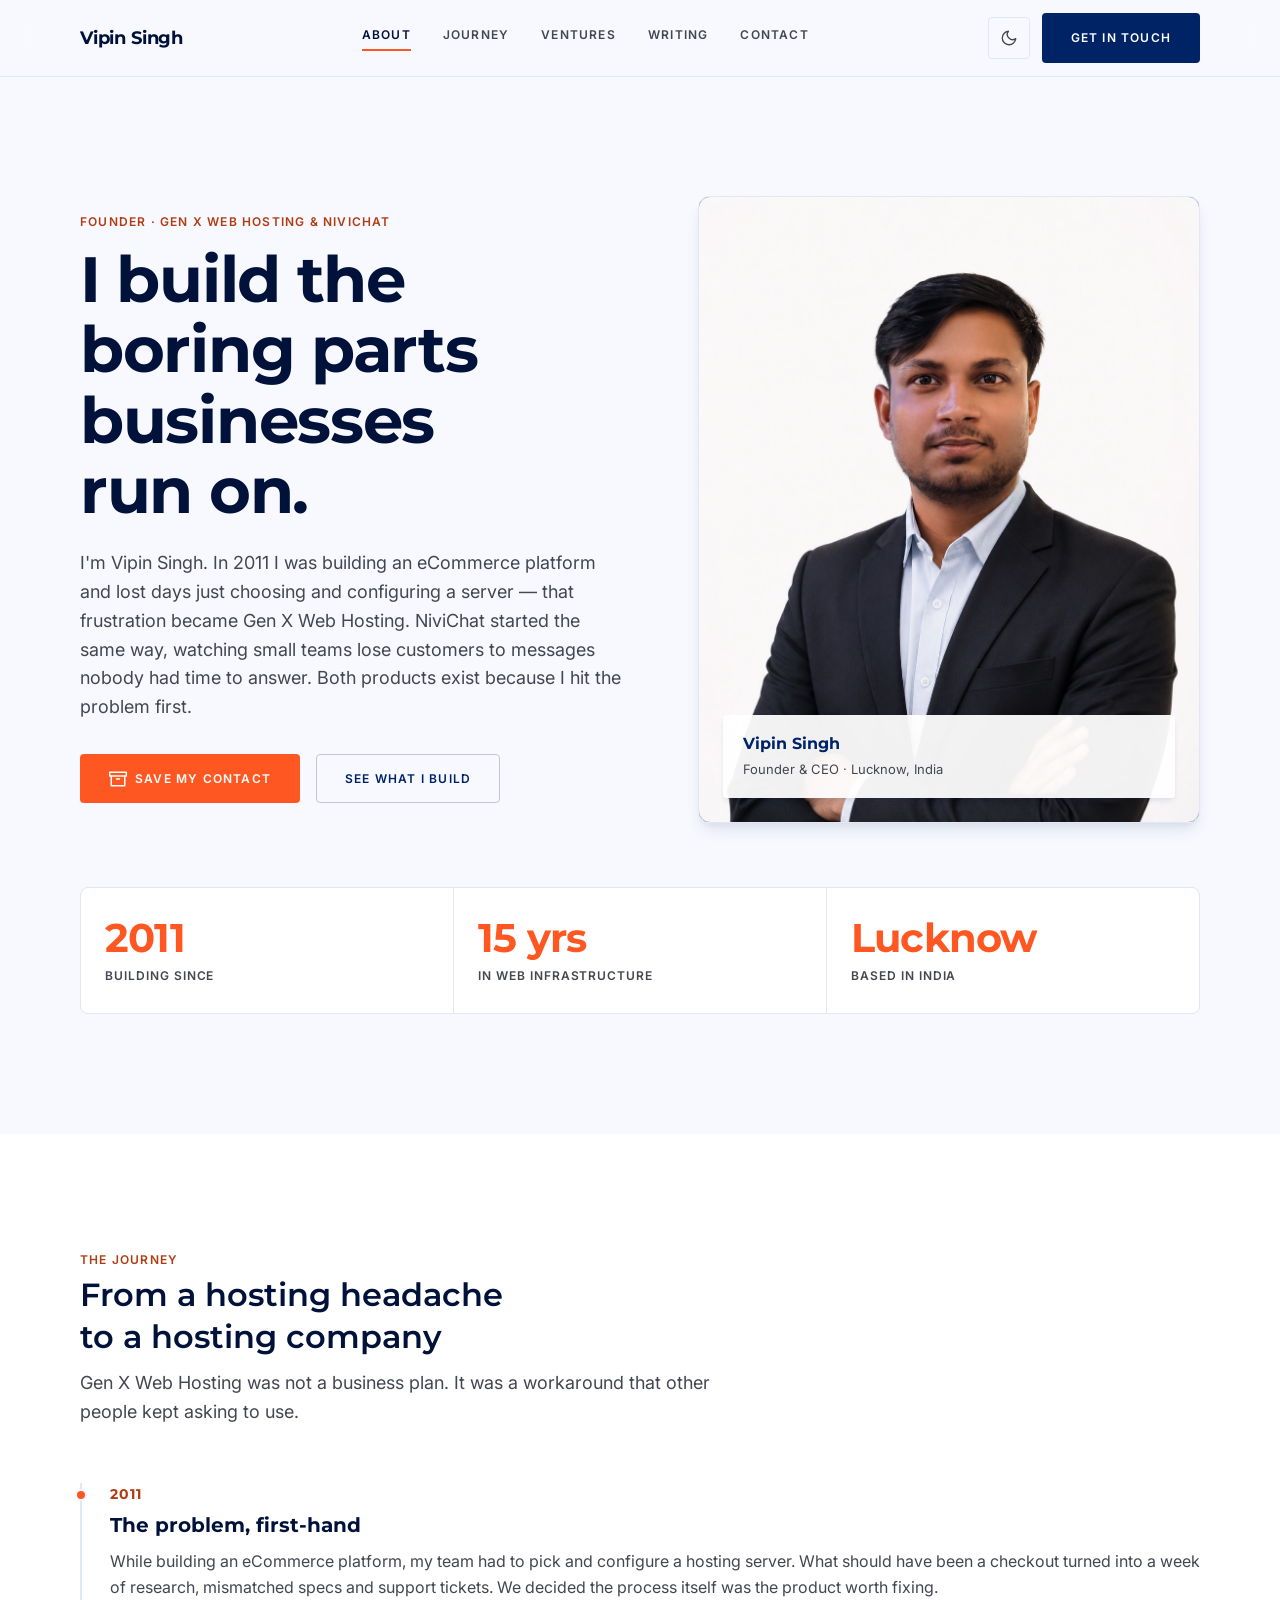
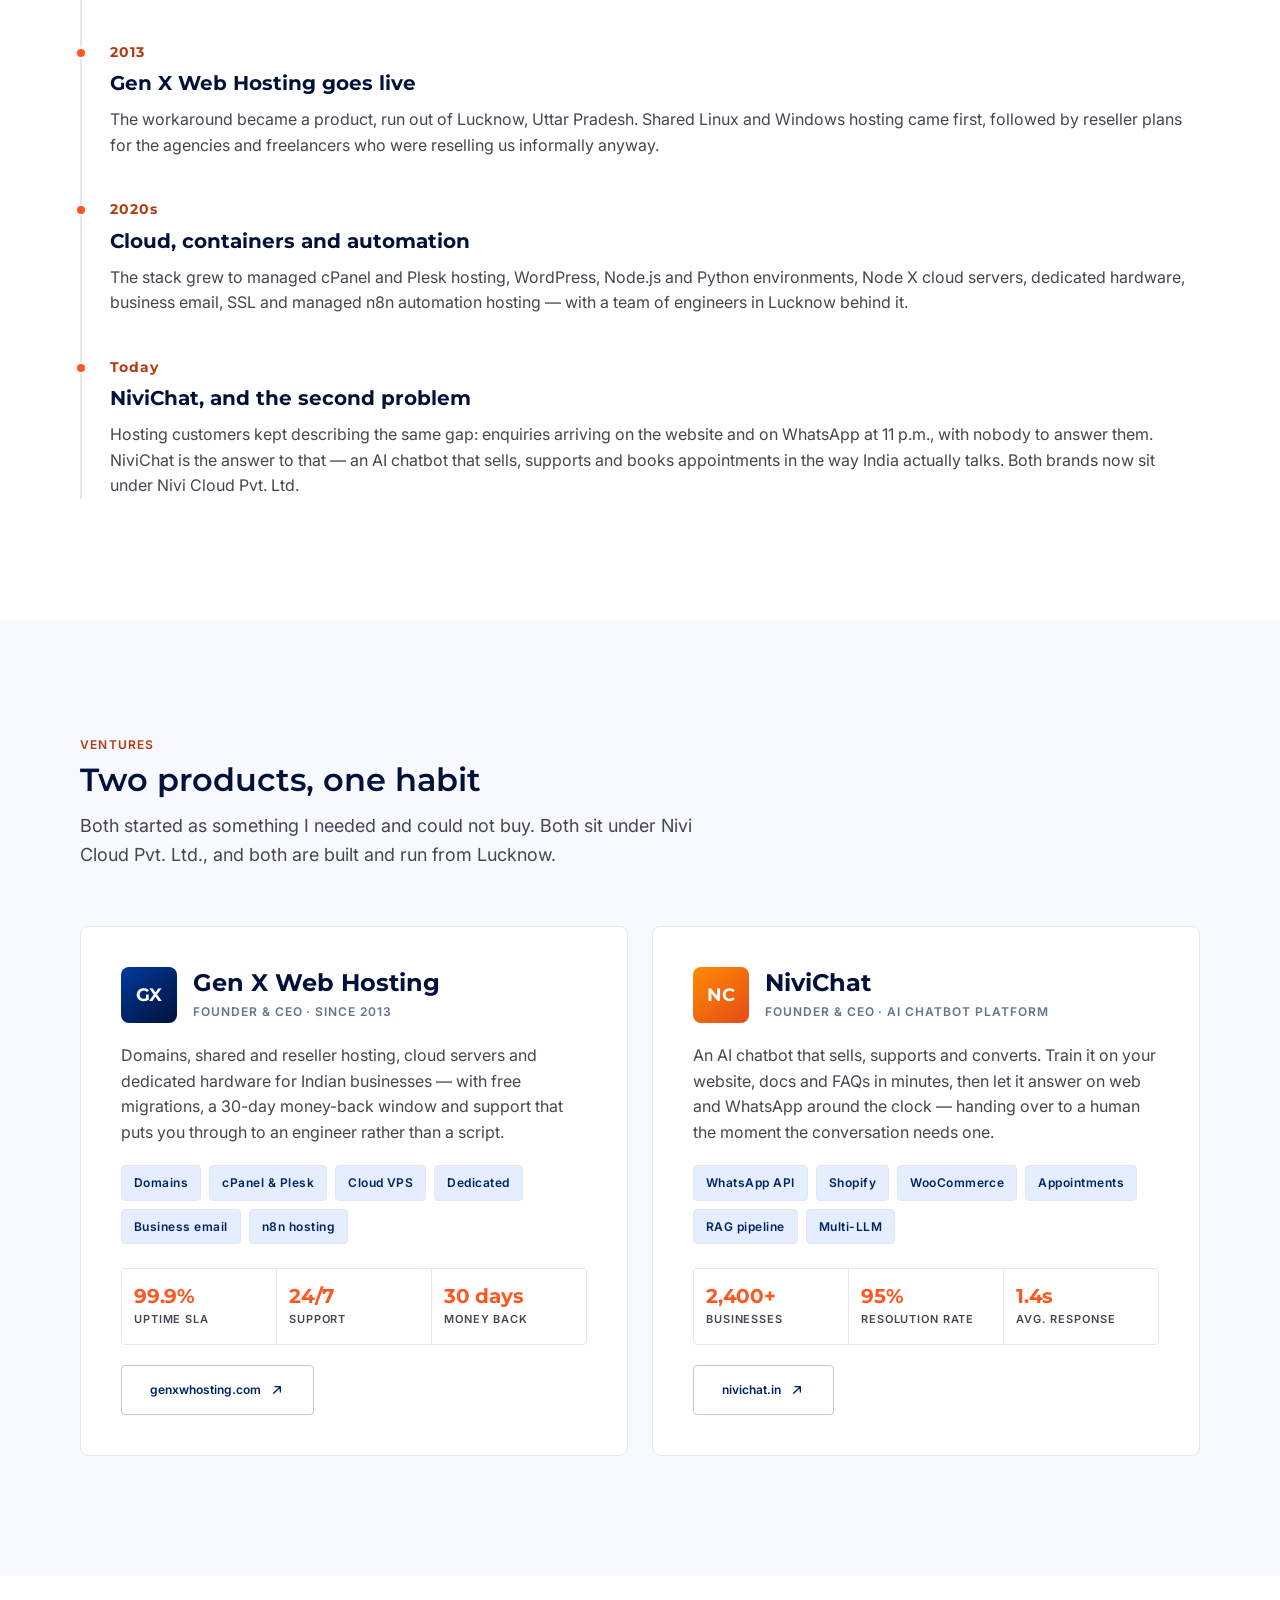
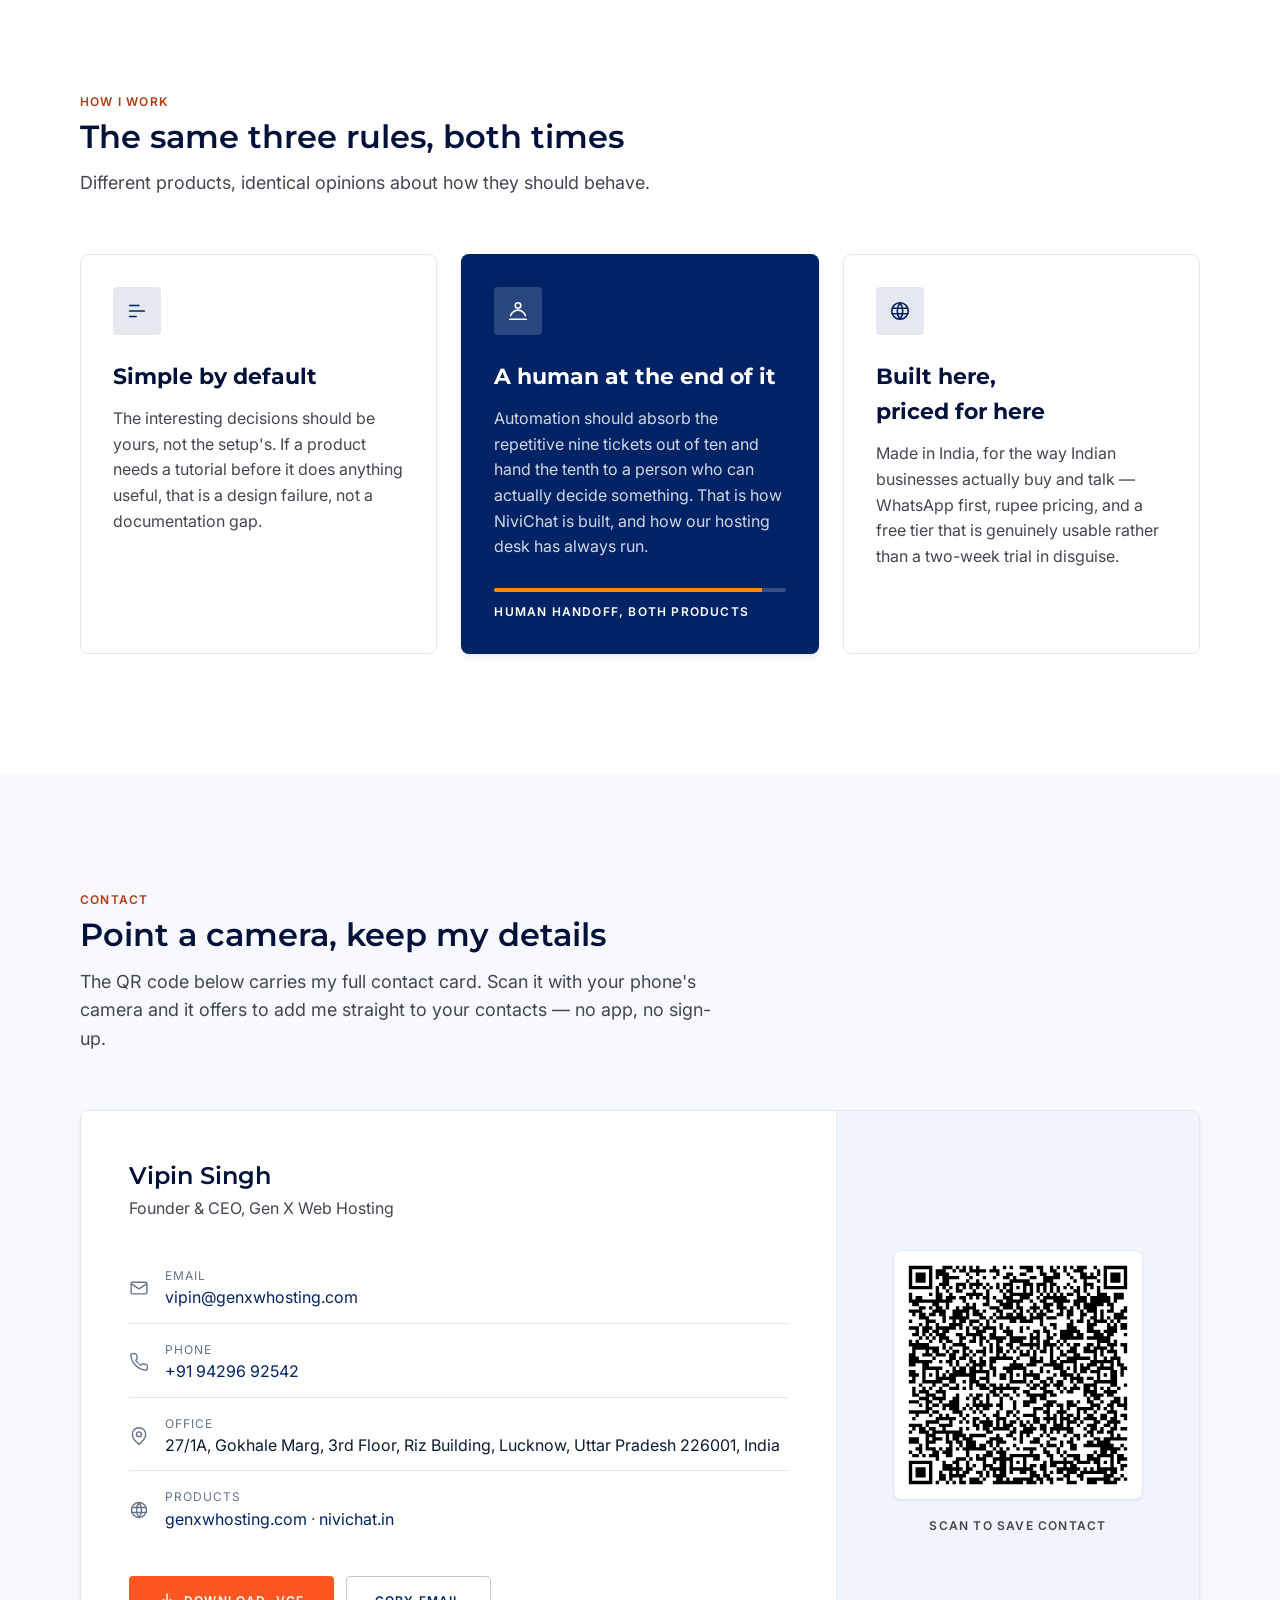
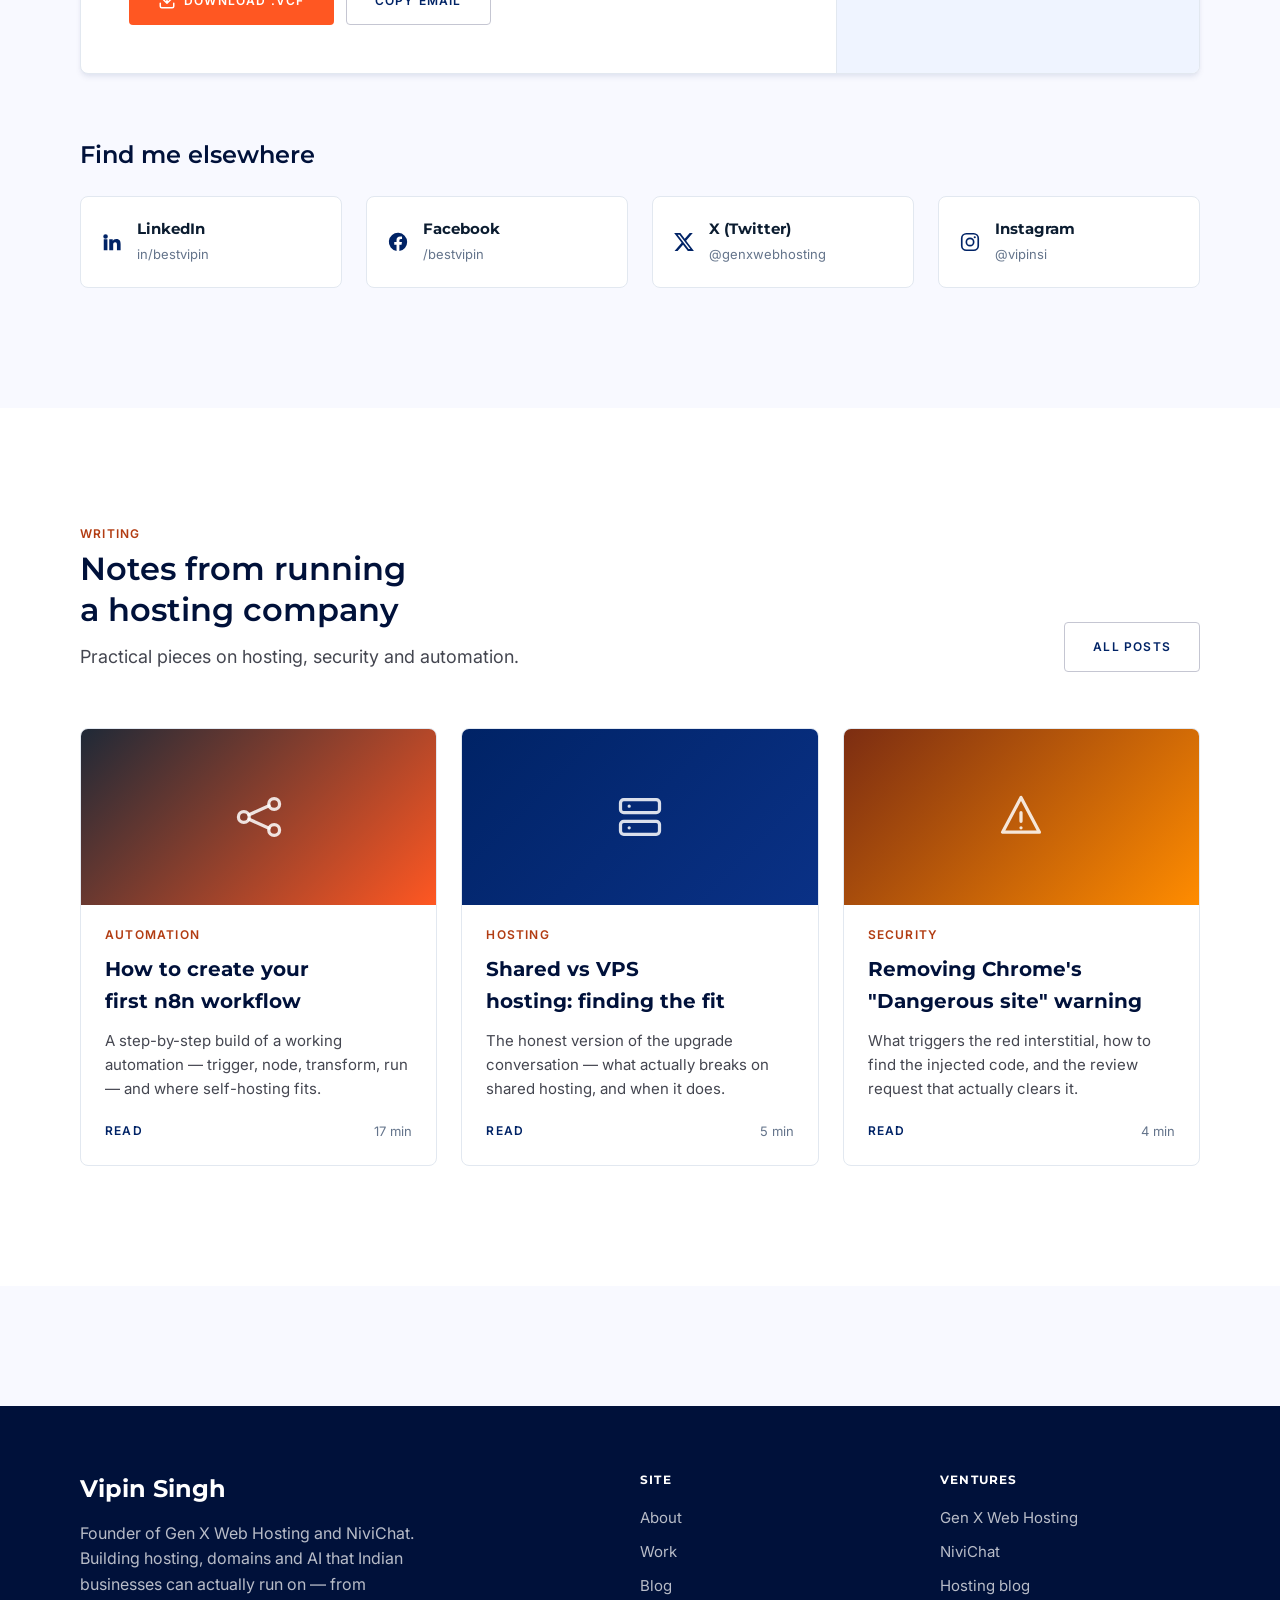
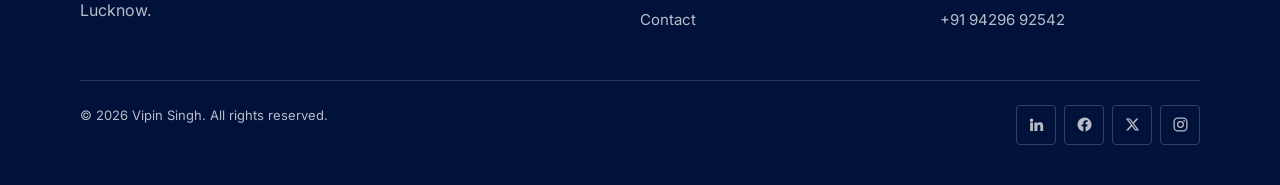
==== commit fb7765b5: "Correct Gen X Web Hosting's launch year and the entity naming Per Vipin: Gen X Web Hosting launched " ====
--- a/index.html
+++ b/index.html
@@ -35,13 +35,15 @@
       "@type": "Organization",
       "name": "Gen X Web Hosting",
       "url": "https://genxwhosting.com",
-      "description": "Domain registration, web hosting, cloud and dedicated servers."
+      "description": "Domain registration, web hosting, cloud and dedicated servers.",
+      "parentOrganization": { "@type": "Organization", "name": "Nivi Cloud Pvt. Ltd." }
     },
     {
       "@type": "Organization",
       "name": "NiviChat",
       "url": "https://nivichat.in",
-      "description": "AI chatbot platform for web and WhatsApp, by Nivi Cloud Pvt. Ltd."
+      "description": "AI chatbot platform for web and WhatsApp.",
+      "parentOrganization": { "@type": "Organization", "name": "Nivi Cloud Pvt. Ltd." }
     }
   ],
   "address": {
@@ -180,11 +182,11 @@
         </article>
 
         <article class="tl">
-          <div class="tl__year">2015</div>
-          <h3>Gen X Web Hosting Private Limited</h3>
+          <div class="tl__year">2013</div>
+          <h3>Gen X Web Hosting goes live</h3>
           <p class="muted">
-            The company was formally incorporated in Lucknow, Uttar Pradesh. Shared Linux and
-            Windows hosting came first, followed by reseller plans for the agencies and
+            The workaround became a product, run out of Lucknow, Uttar Pradesh. Shared Linux
+            and Windows hosting came first, followed by reseller plans for the agencies and
             freelancers who were reselling us informally anyway.
           </p>
         </article>
@@ -206,7 +208,7 @@
             Hosting customers kept describing the same gap: enquiries arriving on the website
             and on WhatsApp at 11&nbsp;p.m., with nobody to answer them. NiviChat is the answer
             to that — an AI chatbot that sells, supports and books appointments in the way
-            India actually talks, built under Nivi Cloud Pvt.&nbsp;Ltd.
+            India actually talks. Both brands now sit under Nivi Cloud Pvt.&nbsp;Ltd.
           </p>
         </article>
       </div>
@@ -221,8 +223,8 @@
       <span class="kicker">Ventures</span>
       <h2 class="headline">Two products, one habit</h2>
       <p class="lead">
-        Both started as something I needed and could not buy. Both are built and run
-        from Lucknow.
+        Both started as something I needed and could not buy. Both sit under Nivi Cloud
+        Pvt.&nbsp;Ltd., and both are built and run from Lucknow.
       </p>
     </div>
 
@@ -233,7 +235,7 @@
           <div class="venture__mark" data-brand="genx" aria-hidden="true">GX</div>
           <div>
             <h3>Gen X Web Hosting</h3>
-            <span class="venture__role">Founder &amp; CEO · since 2011</span>
+            <span class="venture__role">Founder &amp; CEO · since 2013</span>
           </div>
         </div>
         <p>
@@ -265,7 +267,7 @@
           <div class="venture__mark" data-brand="nivi" aria-hidden="true">NC</div>
           <div>
             <h3>NiviChat</h3>
-            <span class="venture__role">Founder · Nivi Cloud Pvt. Ltd.</span>
+            <span class="venture__role">Founder &amp; CEO · AI chatbot platform</span>
           </div>
         </div>
         <p>
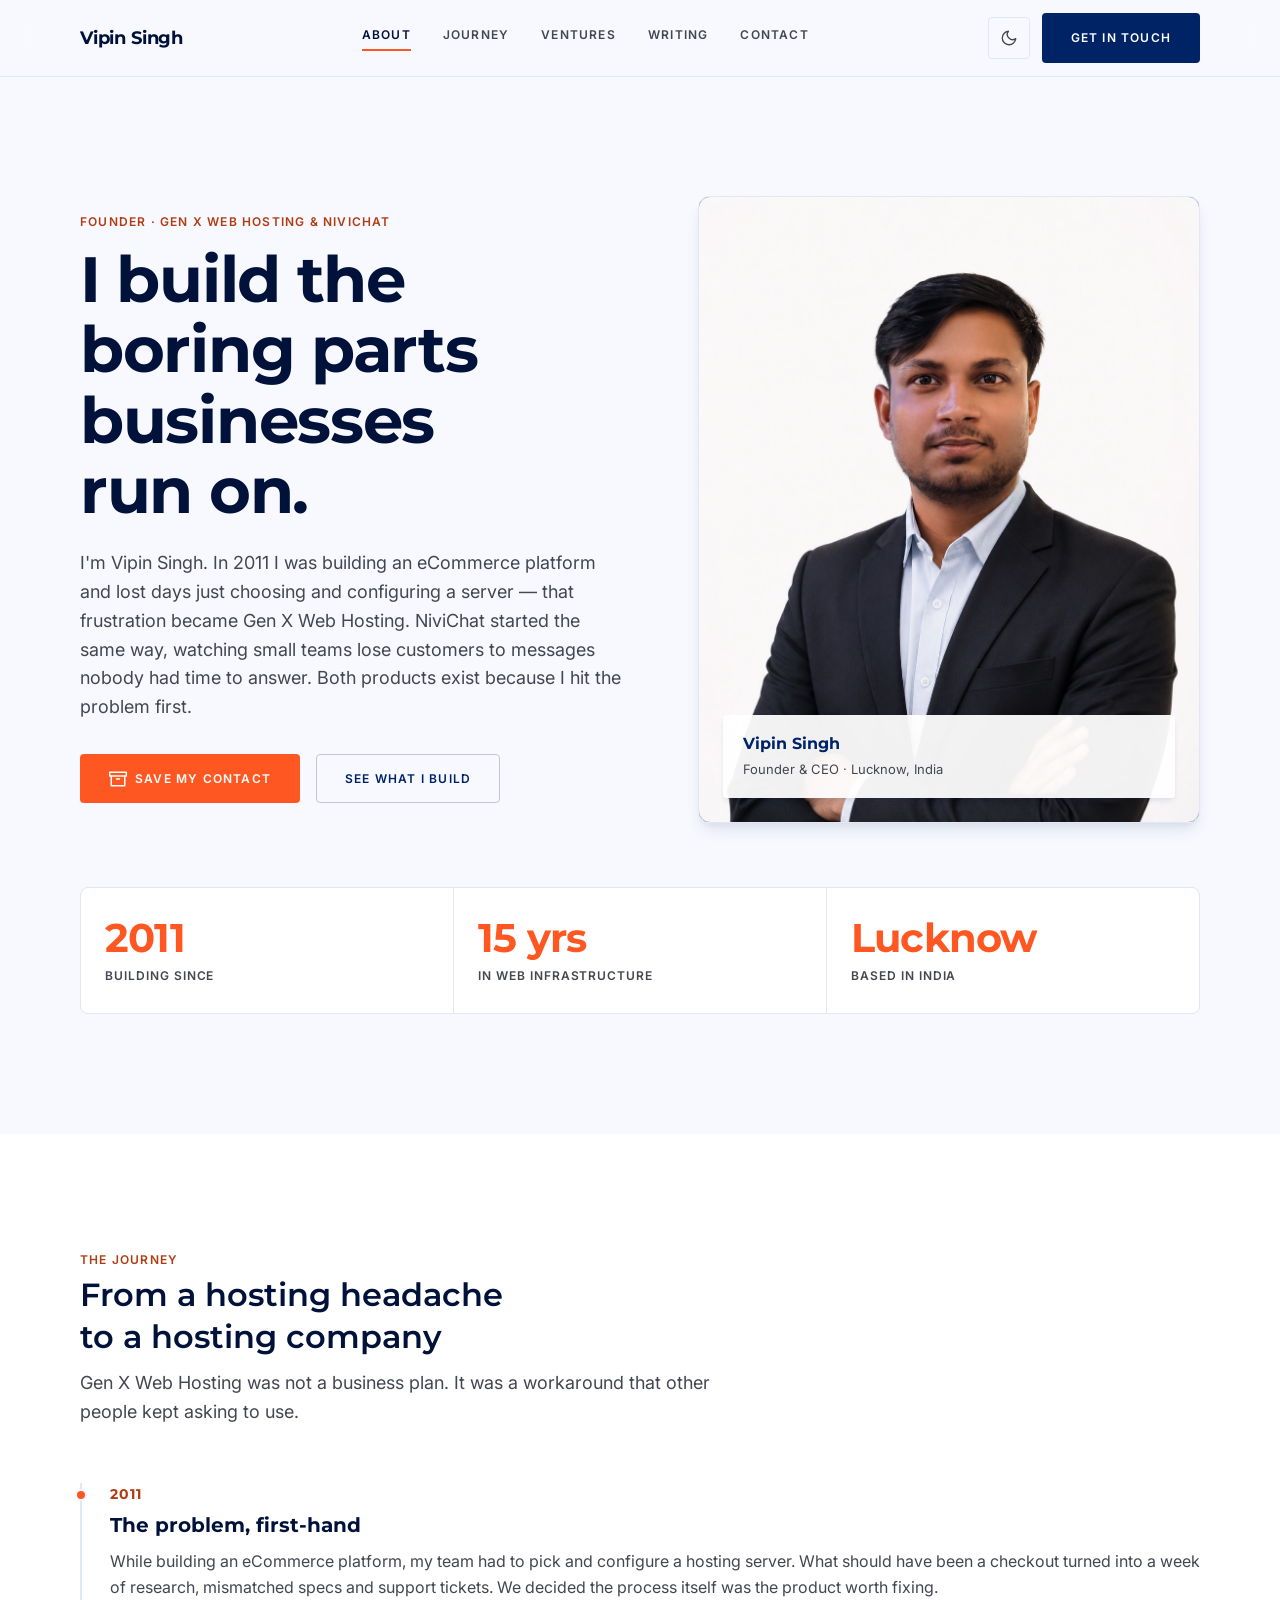
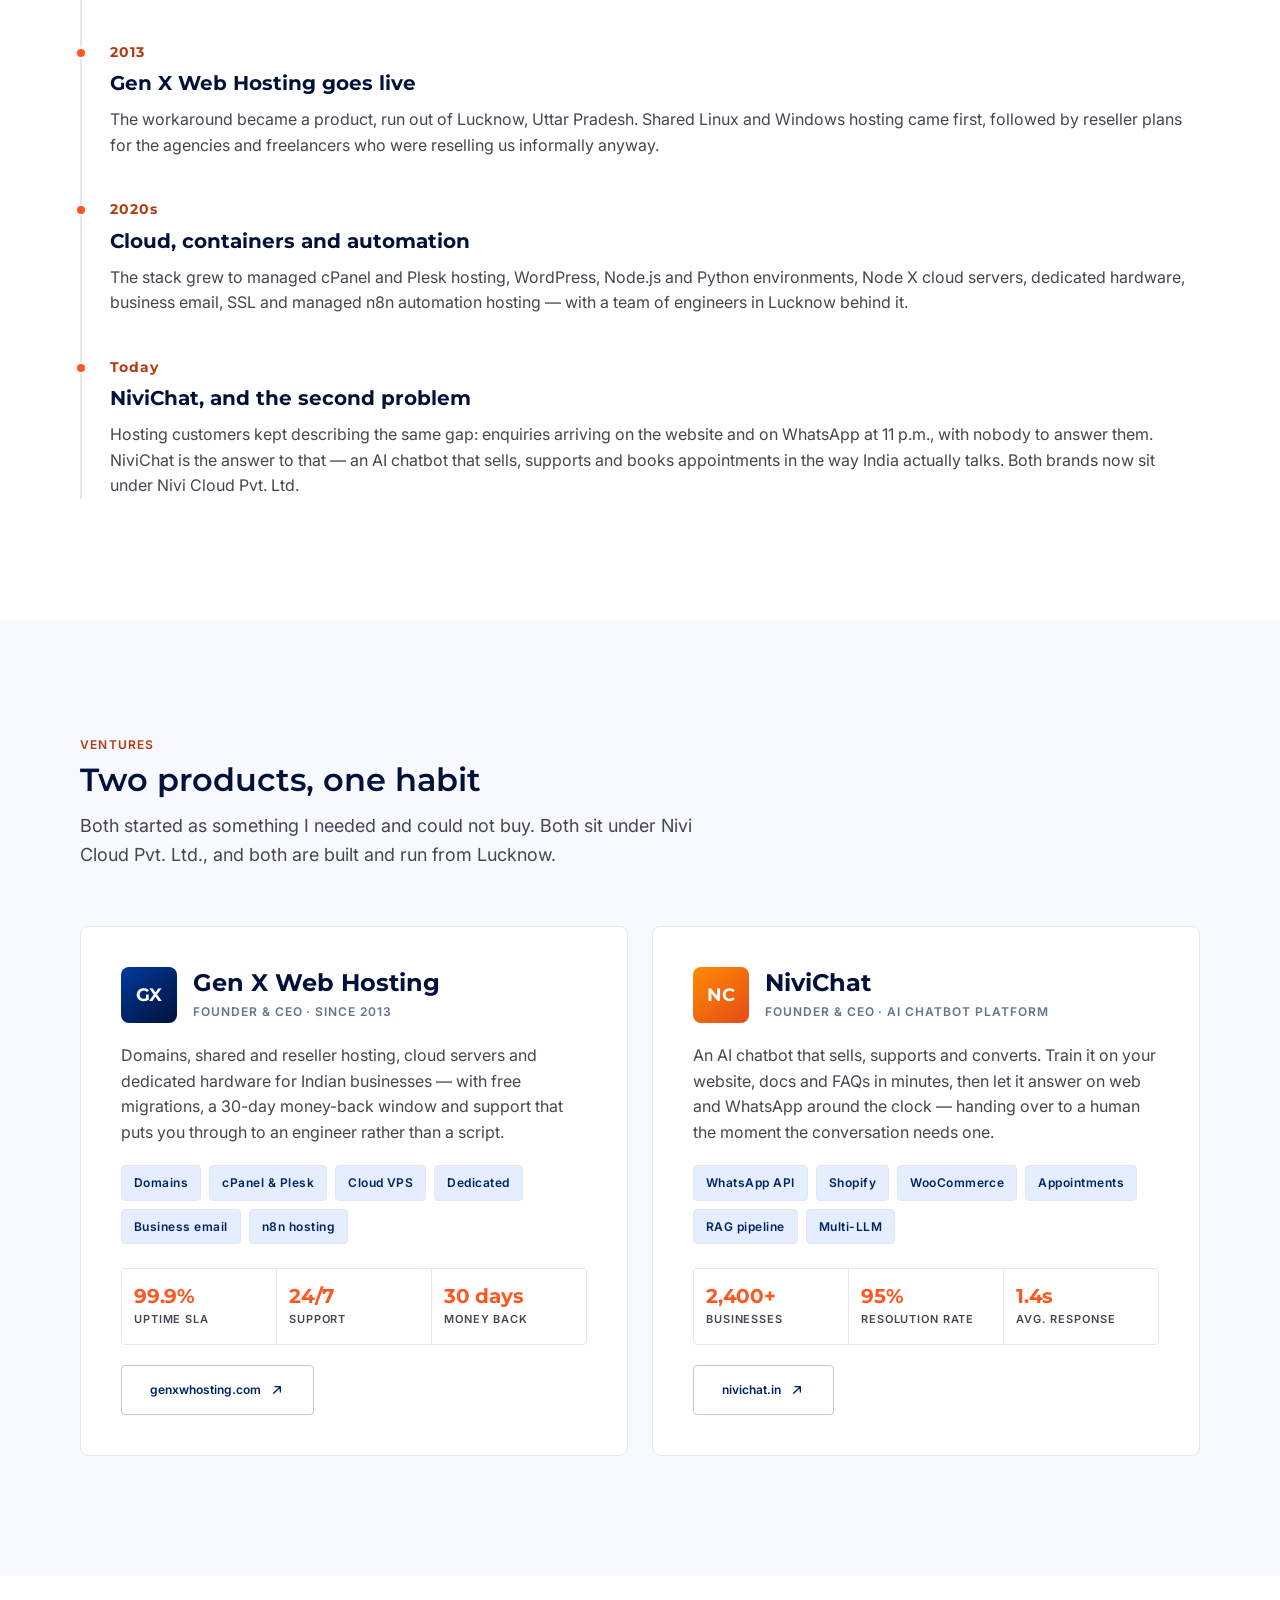
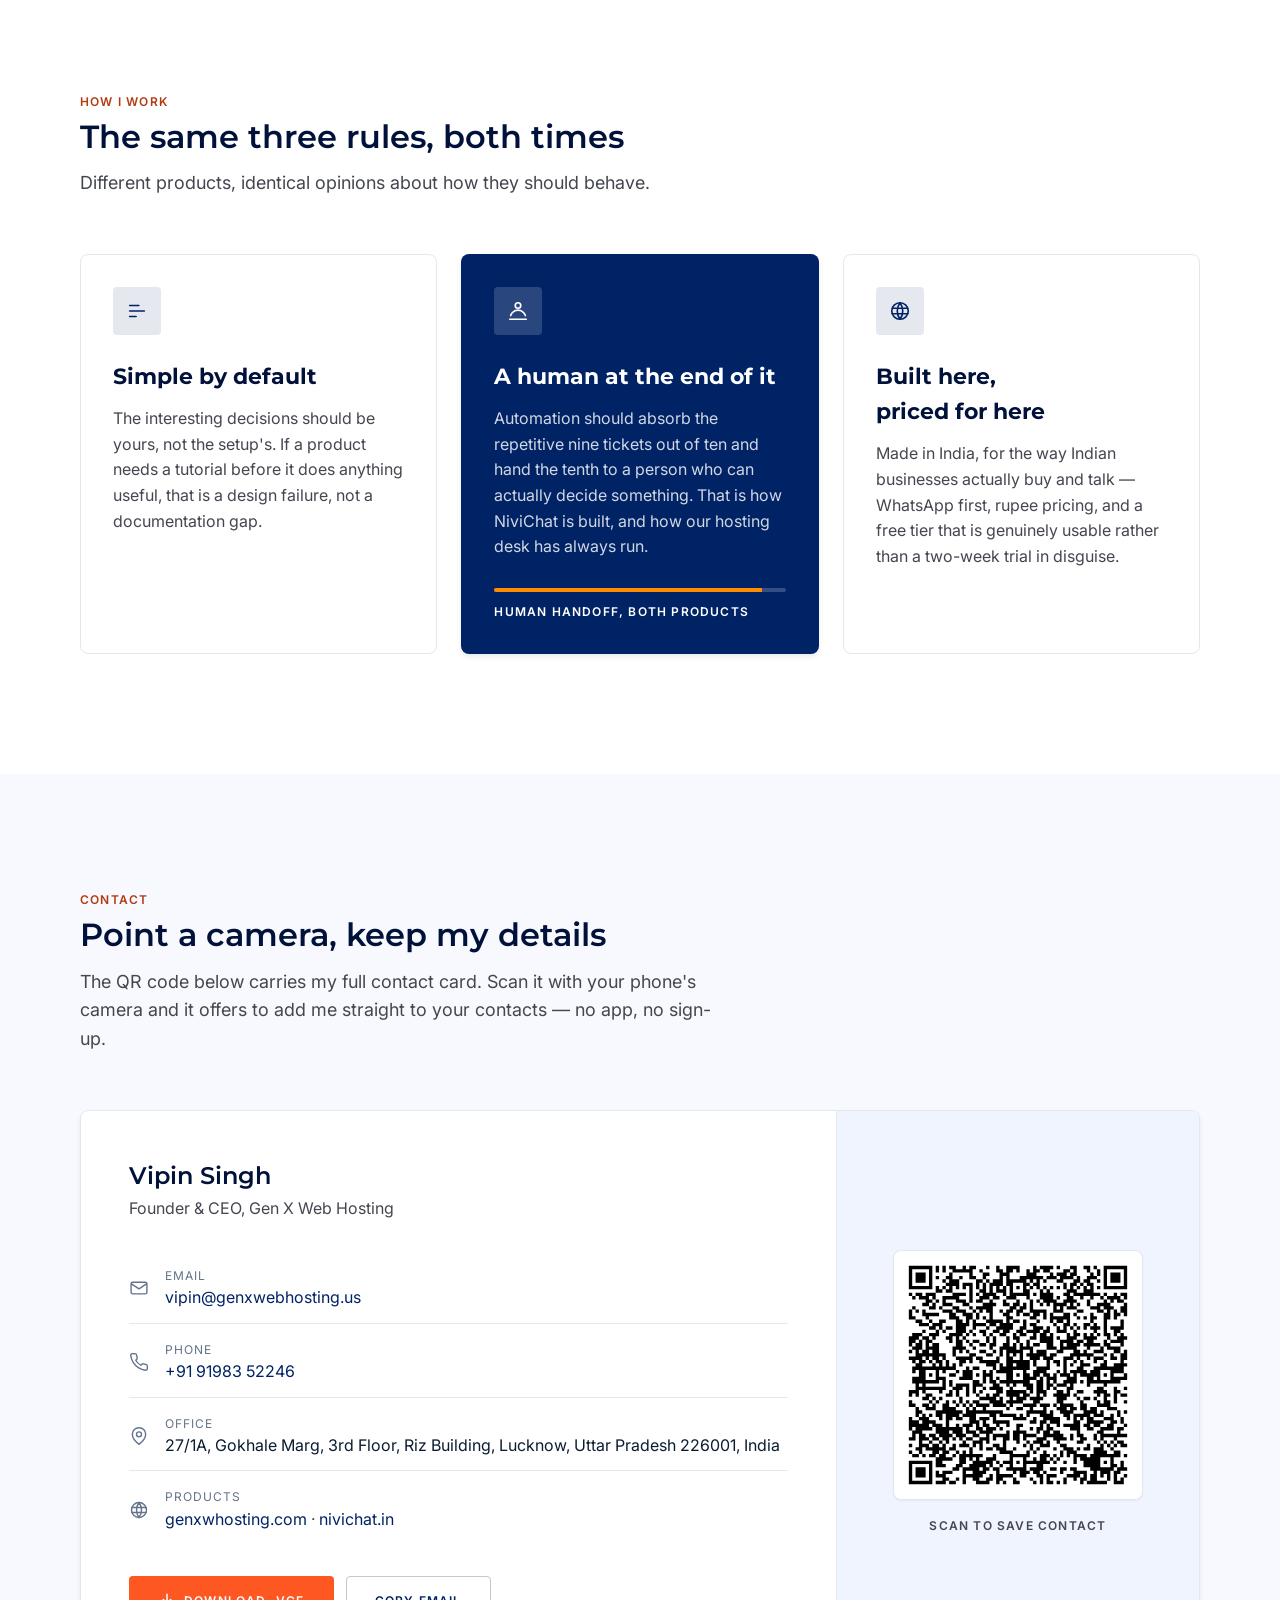
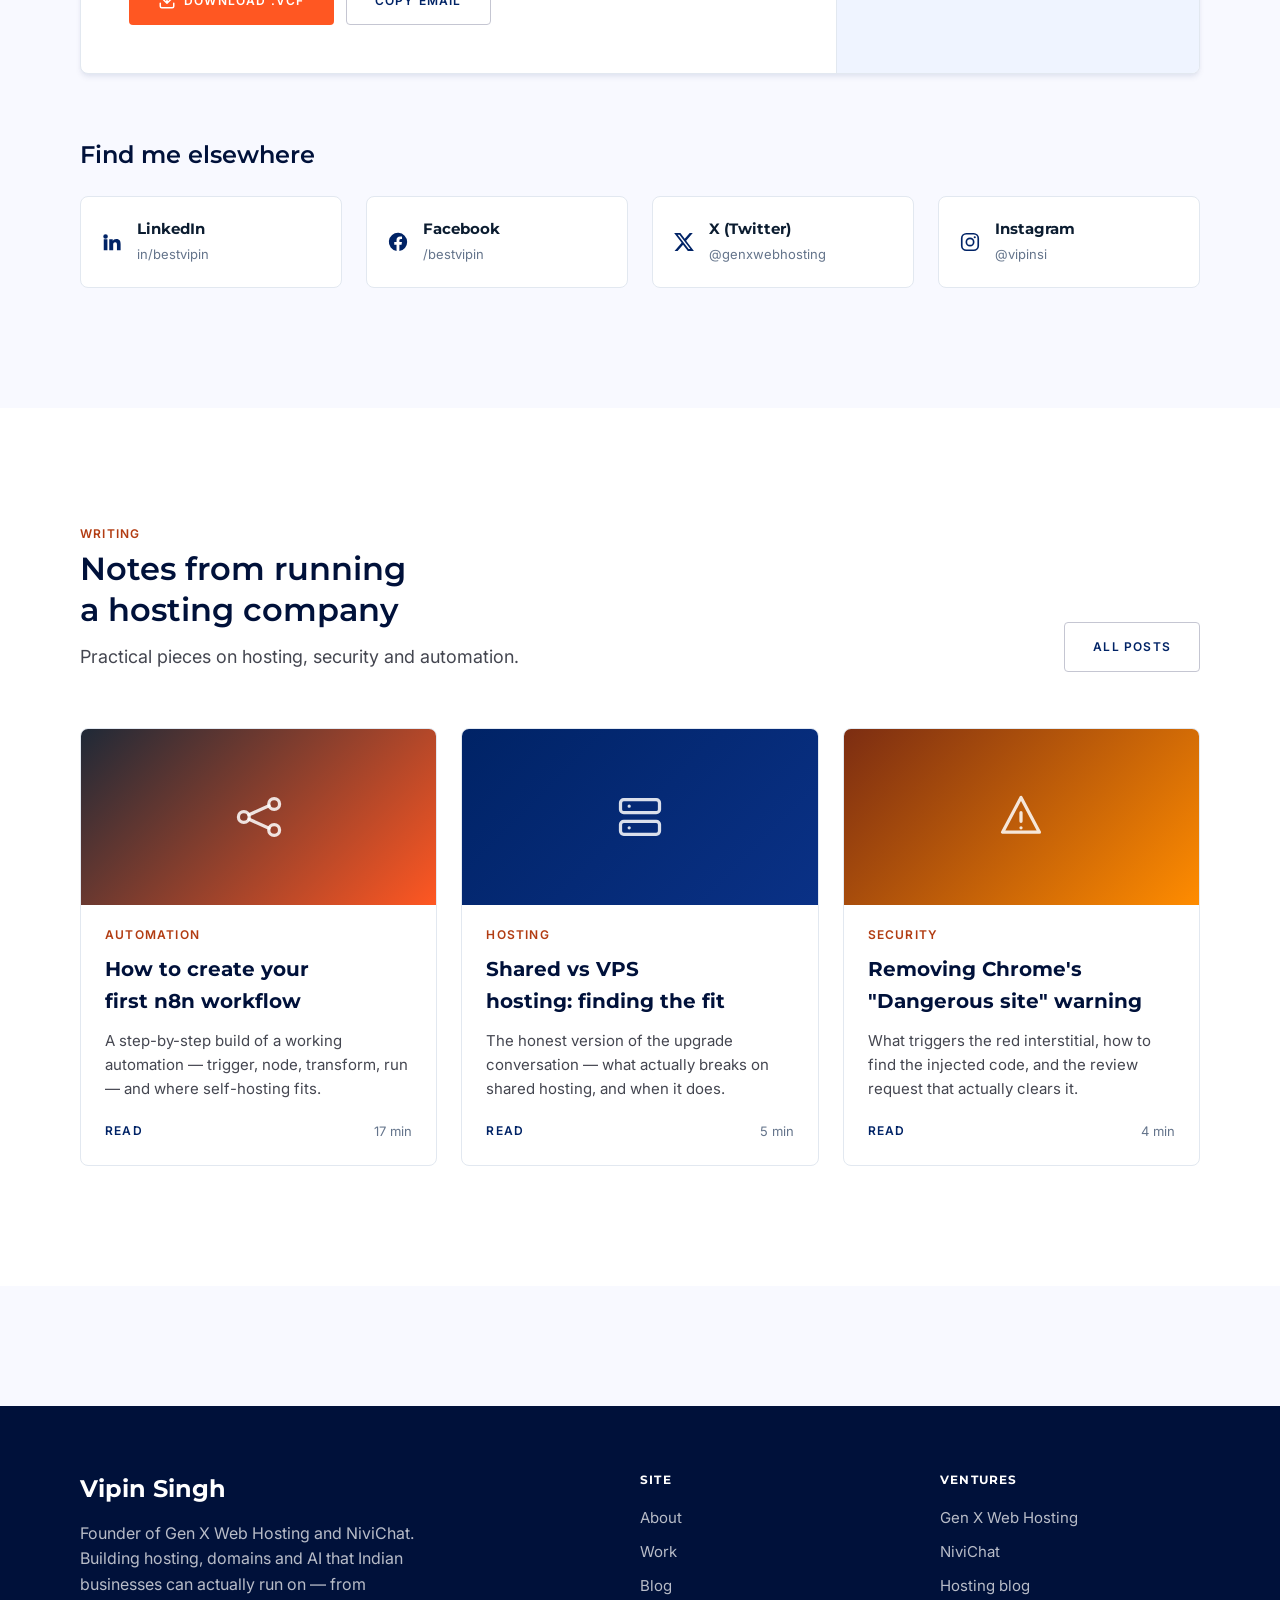
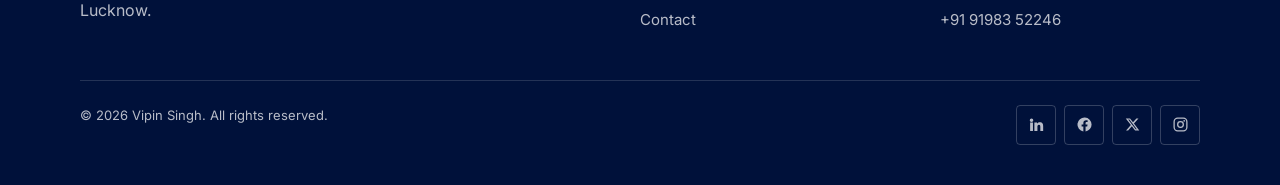
==== commit de67318a: "Update contact phone and email Phone: +91 91983 52246. Email moves to vipin@genxwebhosting.us, on th" ====
--- a/index.html
+++ b/index.html
@@ -28,8 +28,8 @@
   "name": "Vipin Singh",
   "url": "https://vipinsingh.me",
   "jobTitle": "Founder & Chief Executive Officer",
-  "email": "mailto:vipin@genxwhosting.com",
-  "telephone": "+91-94296-92542",
+  "email": "mailto:vipin@genxwebhosting.us",
+  "telephone": "+91-91983-52246",
   "worksFor": [
     {
       "@type": "Organization",
@@ -373,14 +373,14 @@
             <svg class="i" width="20" height="20" viewBox="0 0 24 24" fill="none" stroke="currentColor" stroke-width="1.7" stroke-linecap="round" stroke-linejoin="round"><rect x="2.5" y="5" width="19" height="14" rx="2"/><path d="m3 7 9 6 9-6"/></svg>
             <div>
               <small>Email</small>
-              <a href="mailto:vipin@genxwhosting.com">vipin@genxwhosting.com</a>
+              <a href="mailto:vipin@genxwebhosting.us">vipin@genxwebhosting.us</a>
             </div>
           </div>
           <div class="contact-row">
             <svg class="i" width="20" height="20" viewBox="0 0 24 24" fill="none" stroke="currentColor" stroke-width="1.7" stroke-linecap="round" stroke-linejoin="round"><path d="M22 16.9v3a2 2 0 0 1-2.2 2 19.8 19.8 0 0 1-8.6-3.1 19.5 19.5 0 0 1-6-6A19.8 19.8 0 0 1 2.1 4.2 2 2 0 0 1 4.1 2h3a2 2 0 0 1 2 1.7c.1 1 .4 1.9.7 2.8a2 2 0 0 1-.5 2.1L8.1 9.9a16 16 0 0 0 6 6l1.3-1.3a2 2 0 0 1 2.1-.4c.9.3 1.8.6 2.8.7a2 2 0 0 1 1.7 2z"/></svg>
             <div>
               <small>Phone</small>
-              <a href="tel:+919429692542">+91 94296 92542</a>
+              <a href="tel:+919198352246">+91 91983 52246</a>
             </div>
           </div>
           <div class="contact-row">
@@ -406,7 +406,7 @@
             <svg class="i" viewBox="0 0 24 24" fill="none" stroke="currentColor" stroke-width="2" stroke-linecap="round" stroke-linejoin="round"><path d="M21 15v4a2 2 0 0 1-2 2H5a2 2 0 0 1-2-2v-4M7 10l5 5 5-5M12 15V3"/></svg>
             Download .vcf
           </button>
-          <button class="btn btn--ghost" type="button" data-copy="vipin@genxwhosting.com">Copy email</button>
+          <button class="btn btn--ghost" type="button" data-copy="vipin@genxwebhosting.us">Copy email</button>
         </div>
       </div>
 
@@ -521,7 +521,7 @@
           <li><a href="https://genxwhosting.com" target="_blank" rel="noopener">Gen X Web Hosting</a></li>
           <li><a href="https://nivichat.in" target="_blank" rel="noopener">NiviChat</a></li>
           <li><a href="https://blog.genxwhosting.com" target="_blank" rel="noopener">Hosting blog</a></li>
-          <li><a href="tel:+919429692542">+91 94296 92542</a></li>
+          <li><a href="tel:+919198352246">+91 91983 52246</a></li>
         </ul>
       </div>
     </div>
